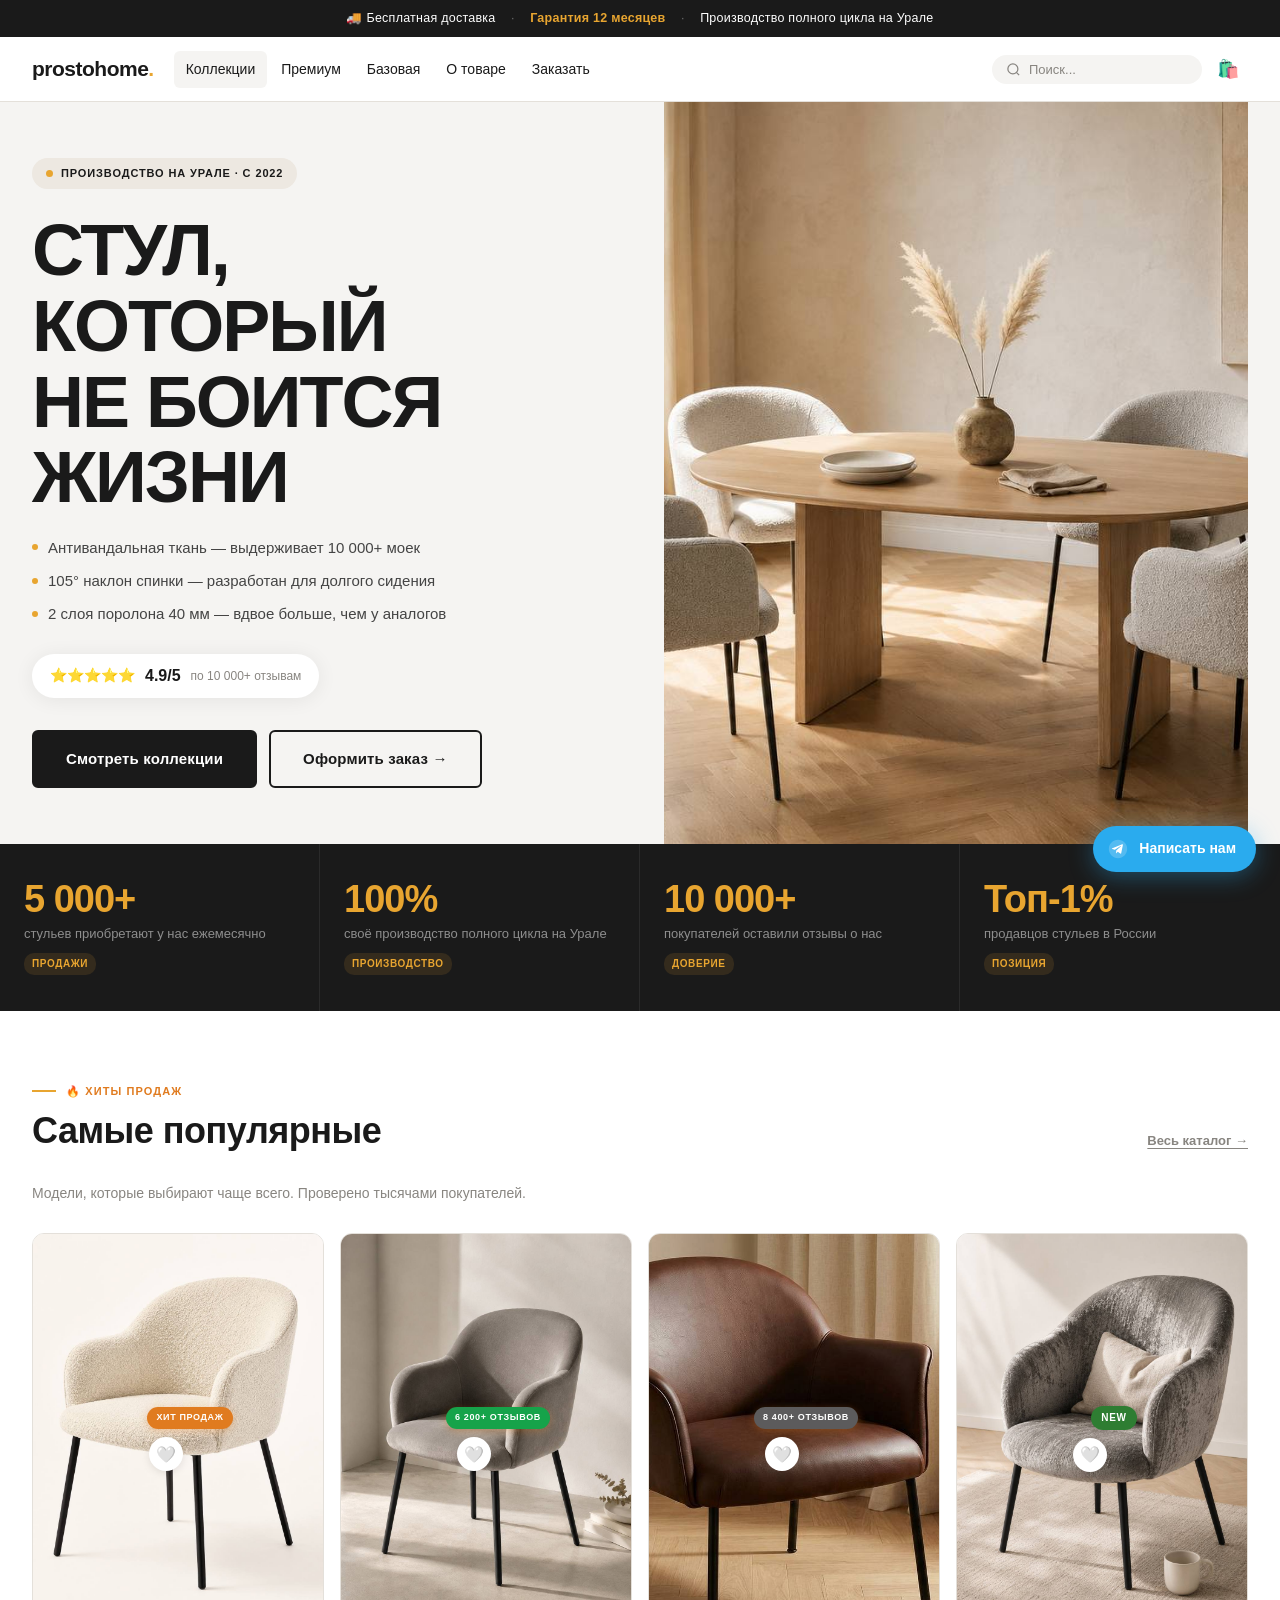
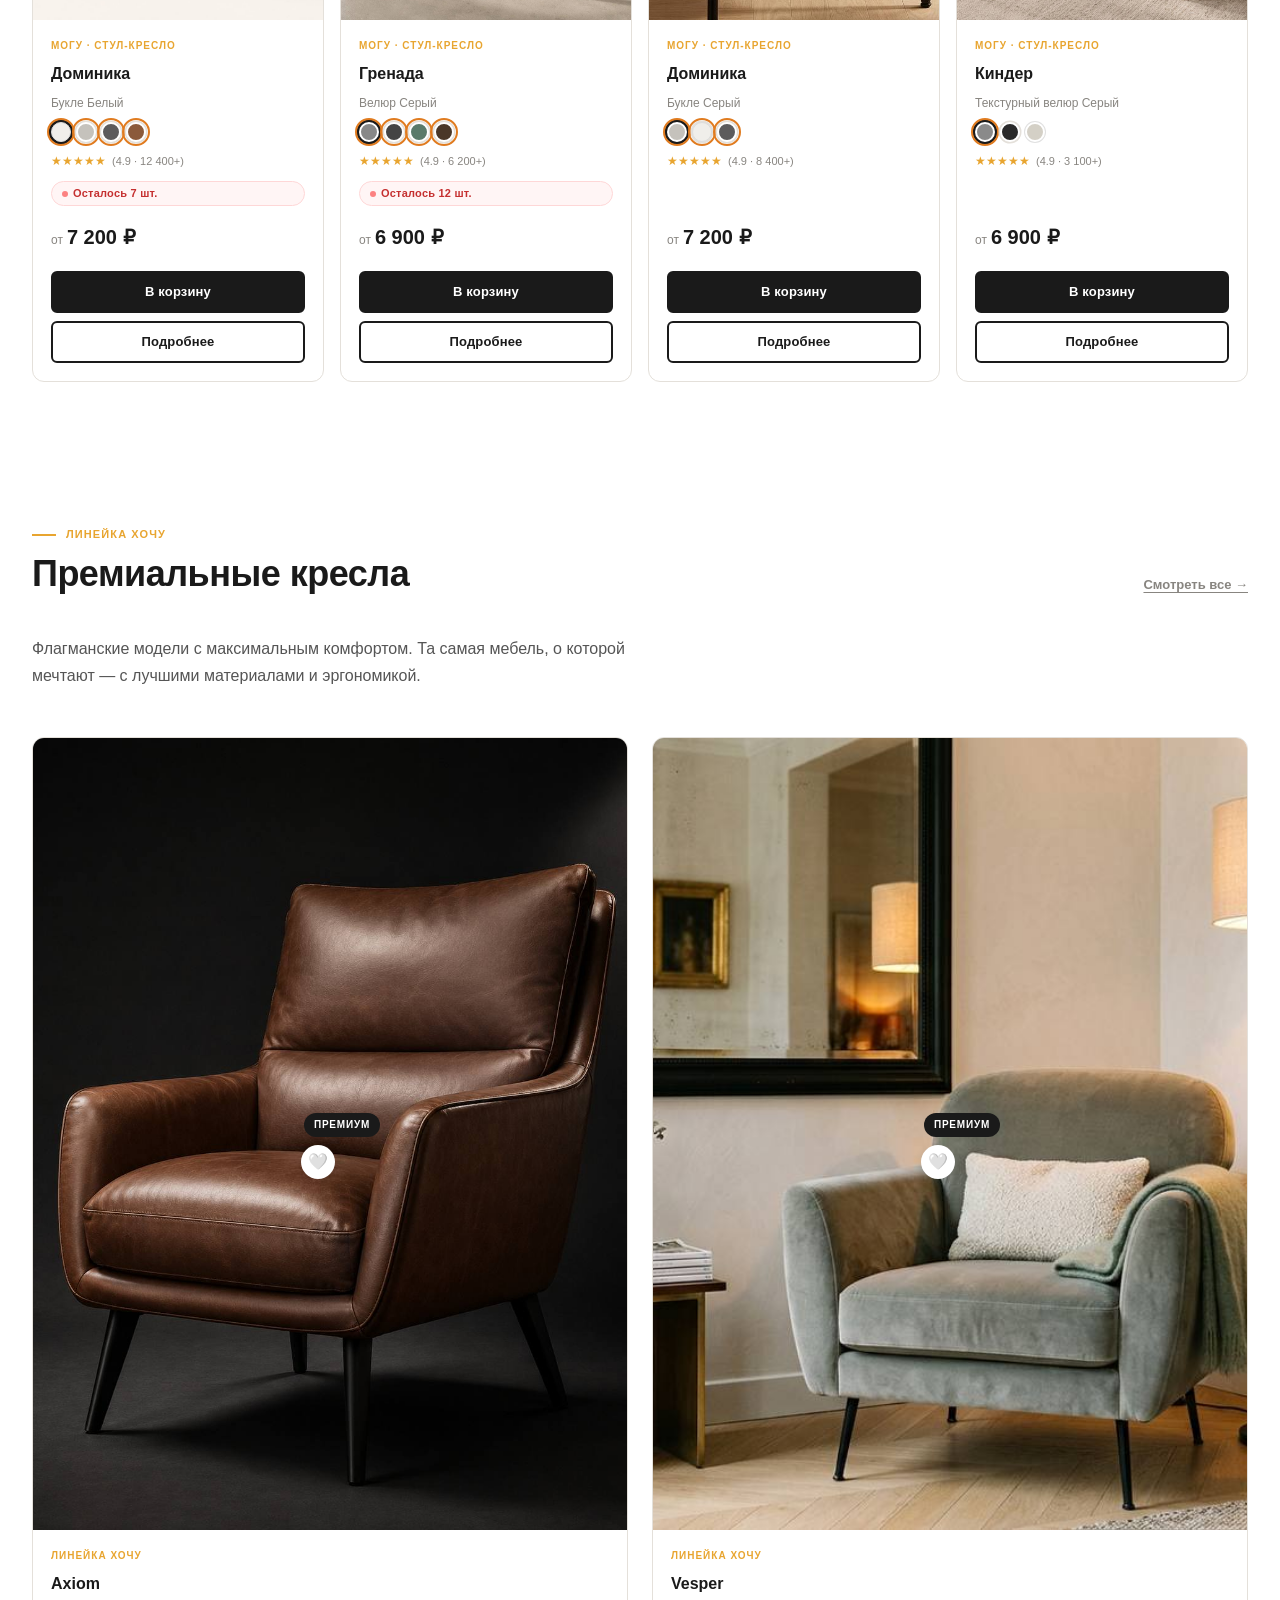
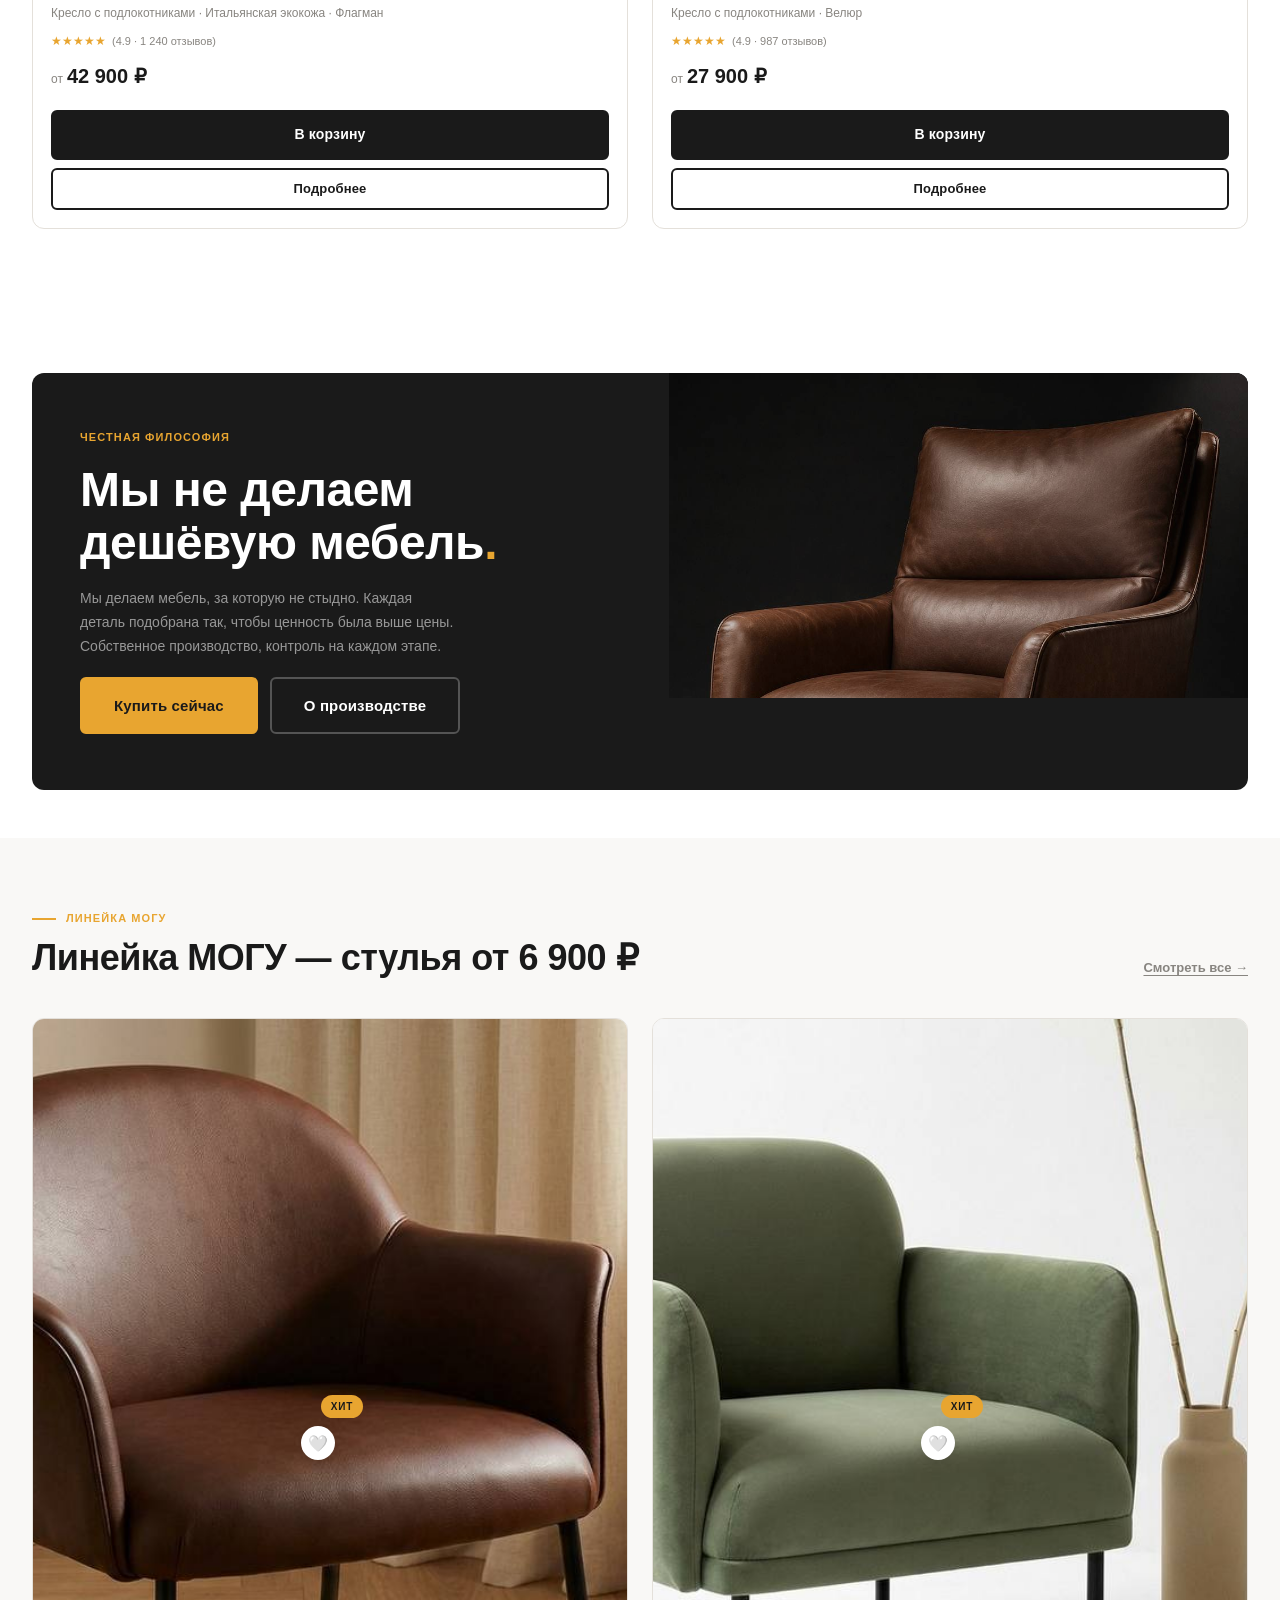
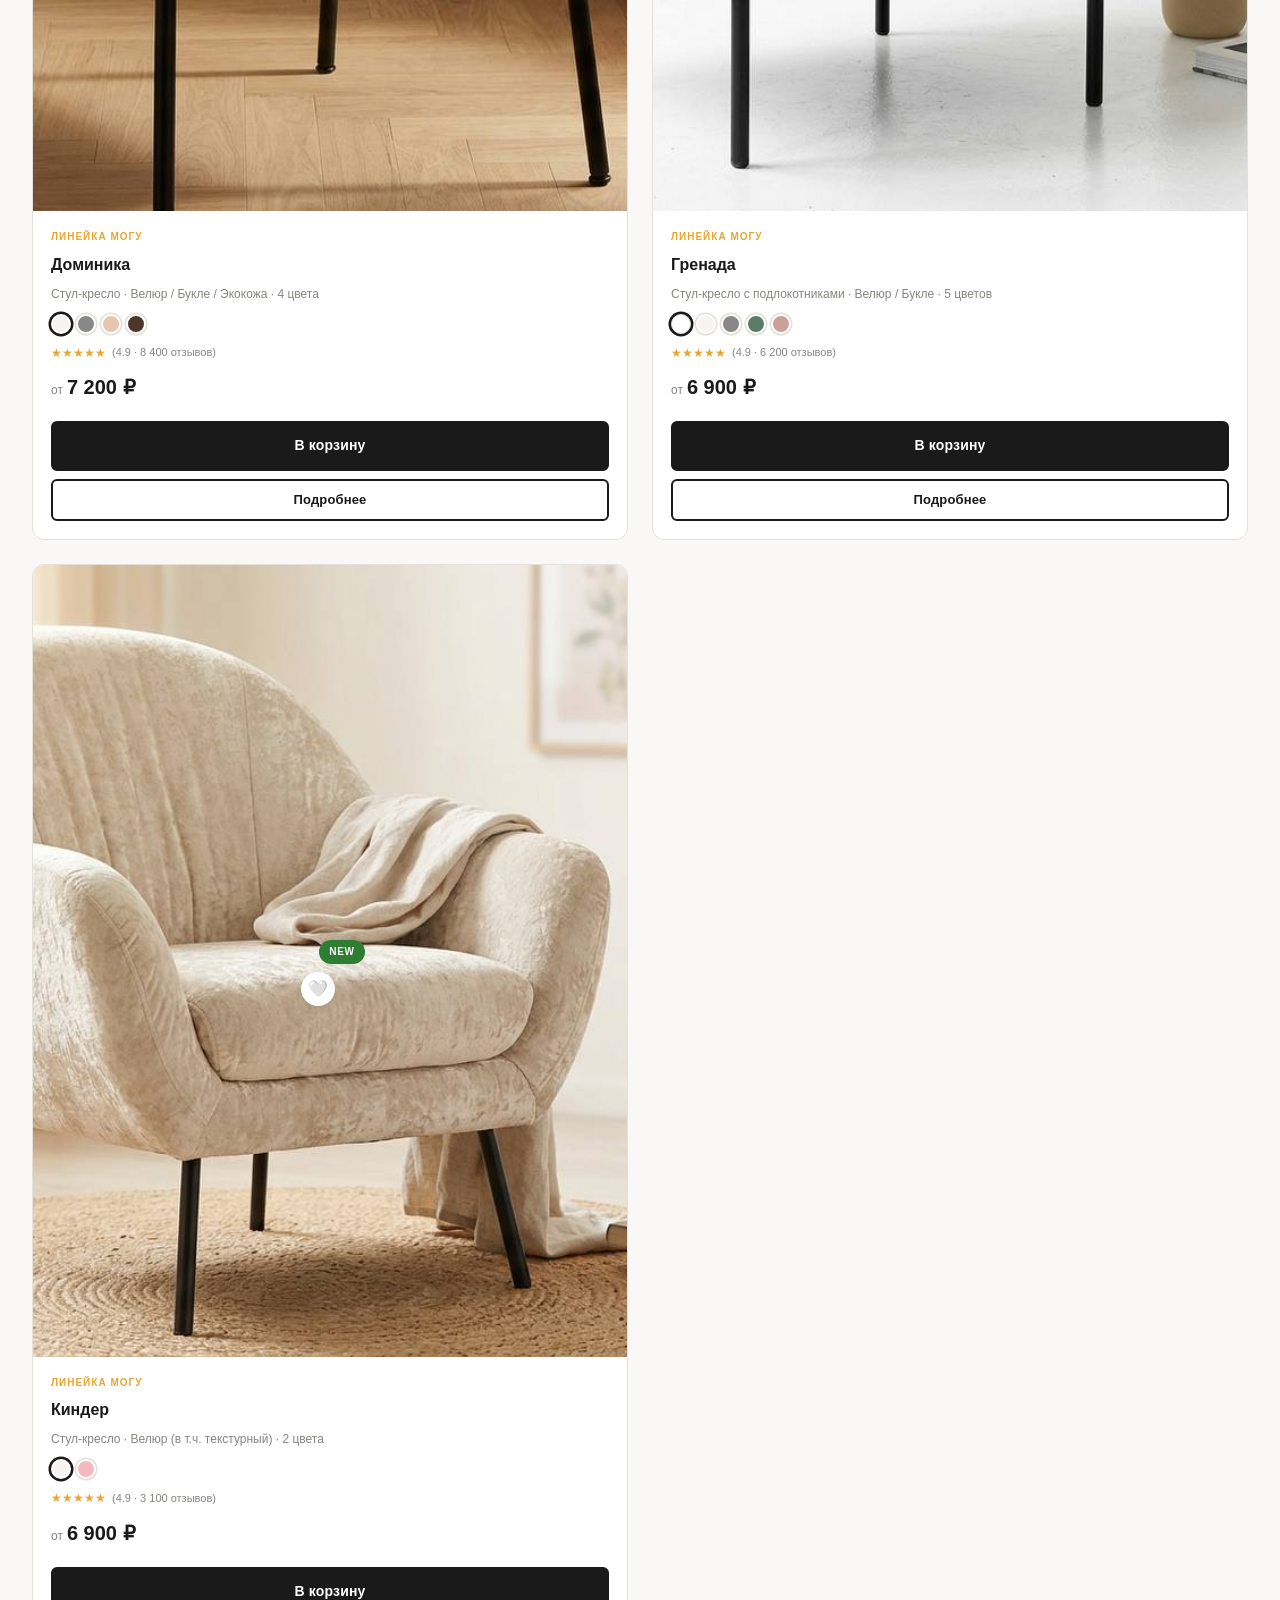
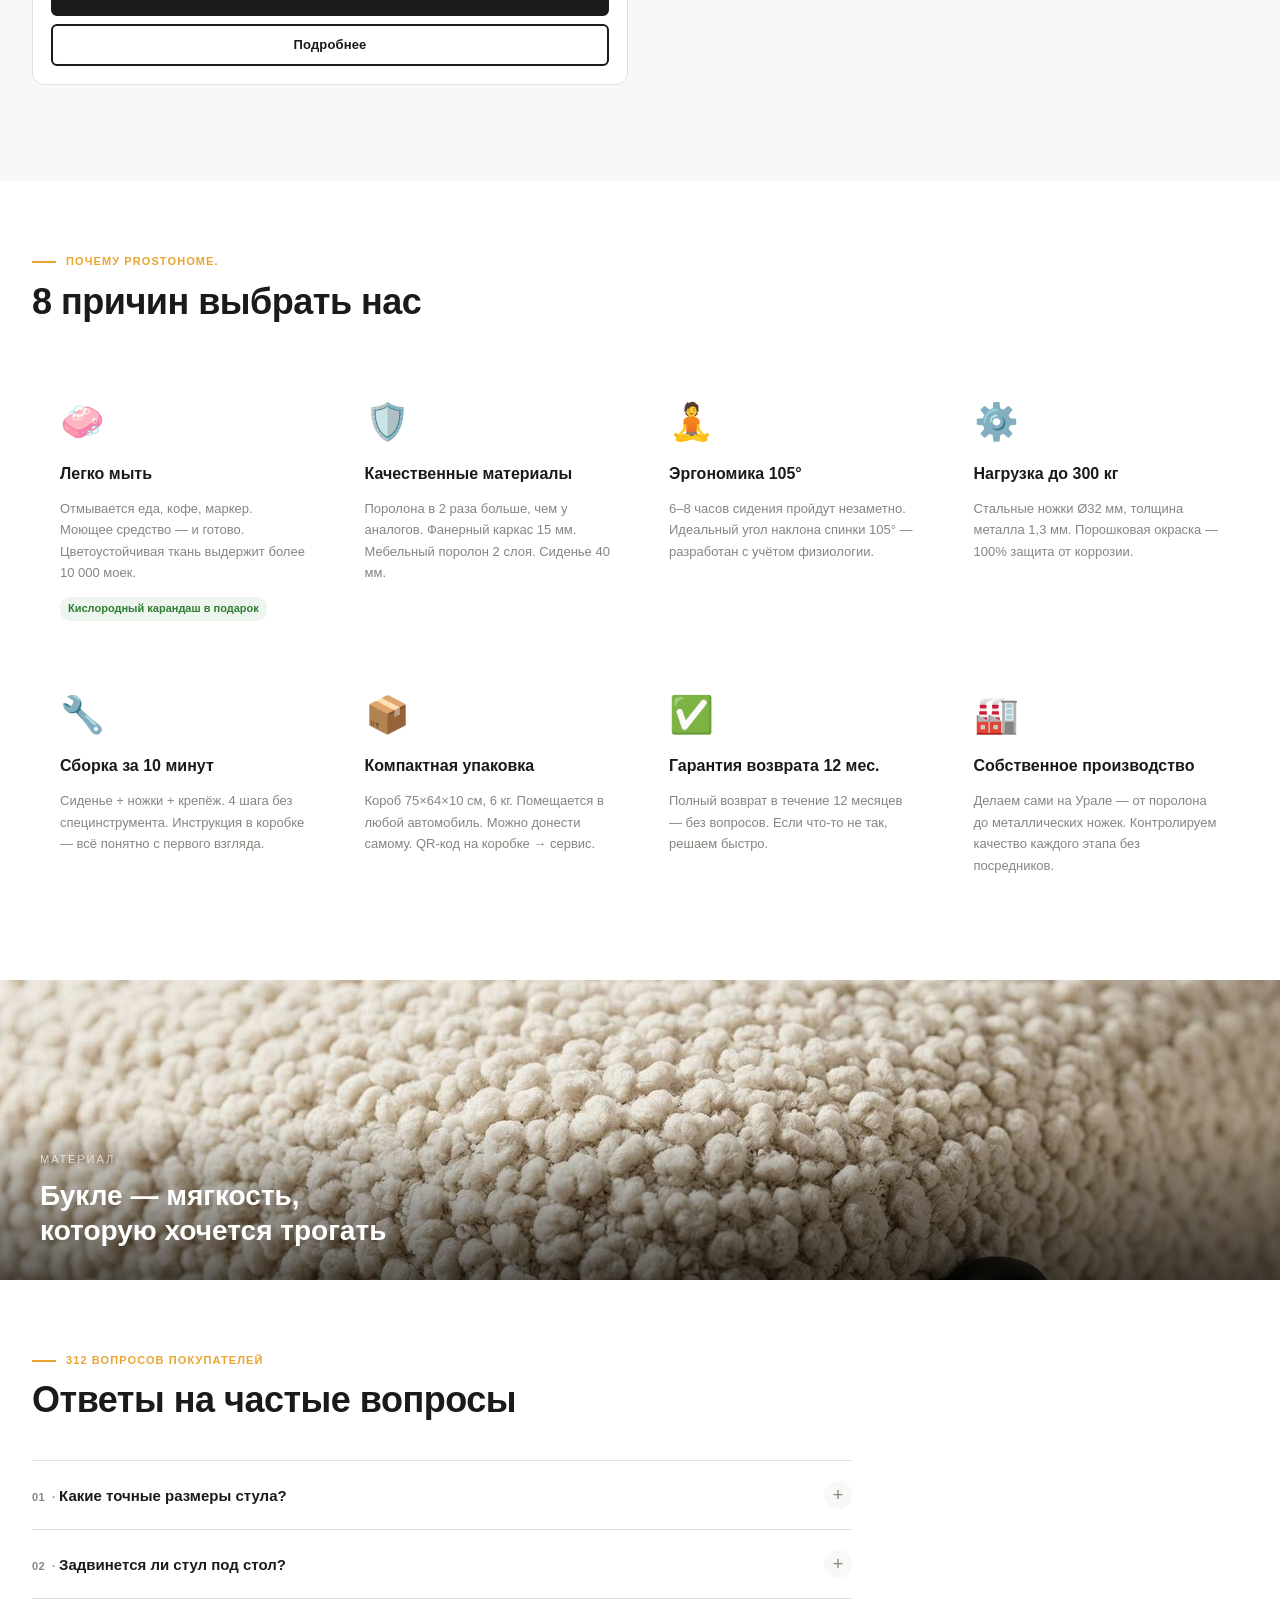
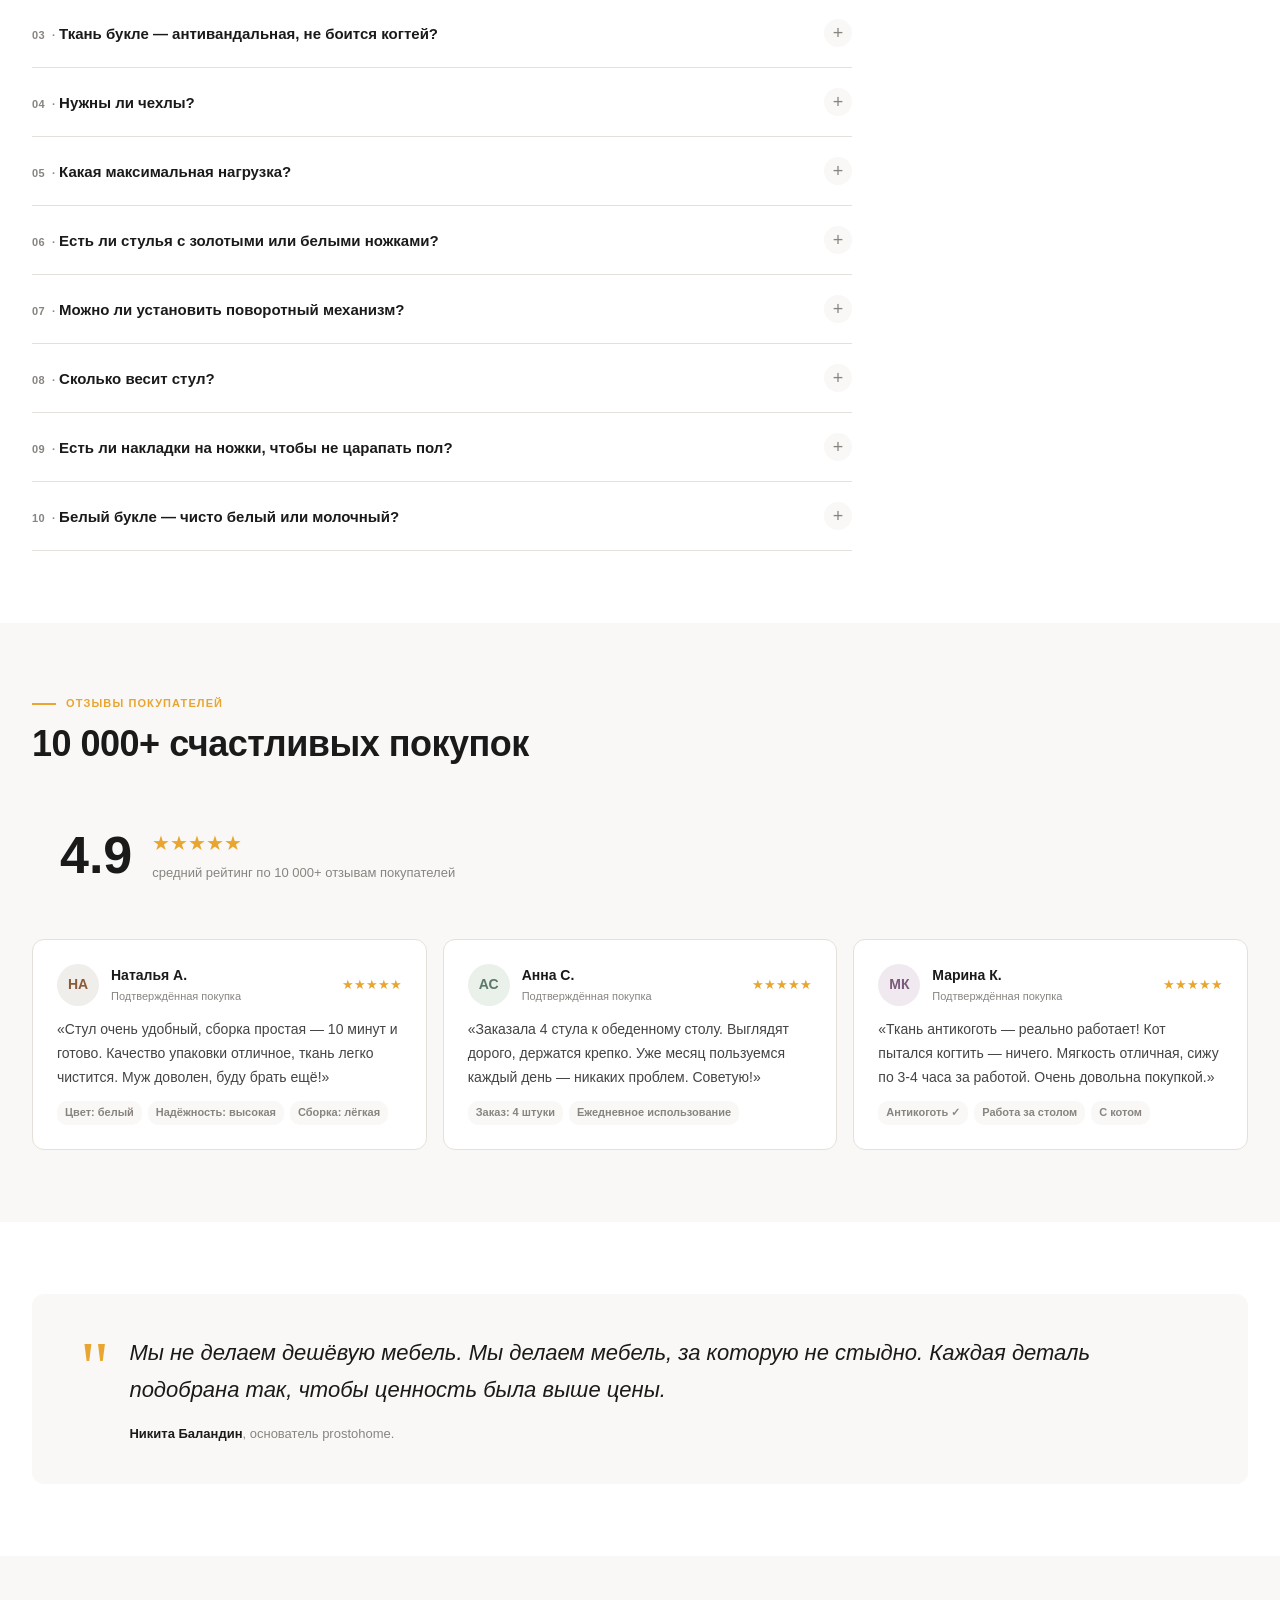
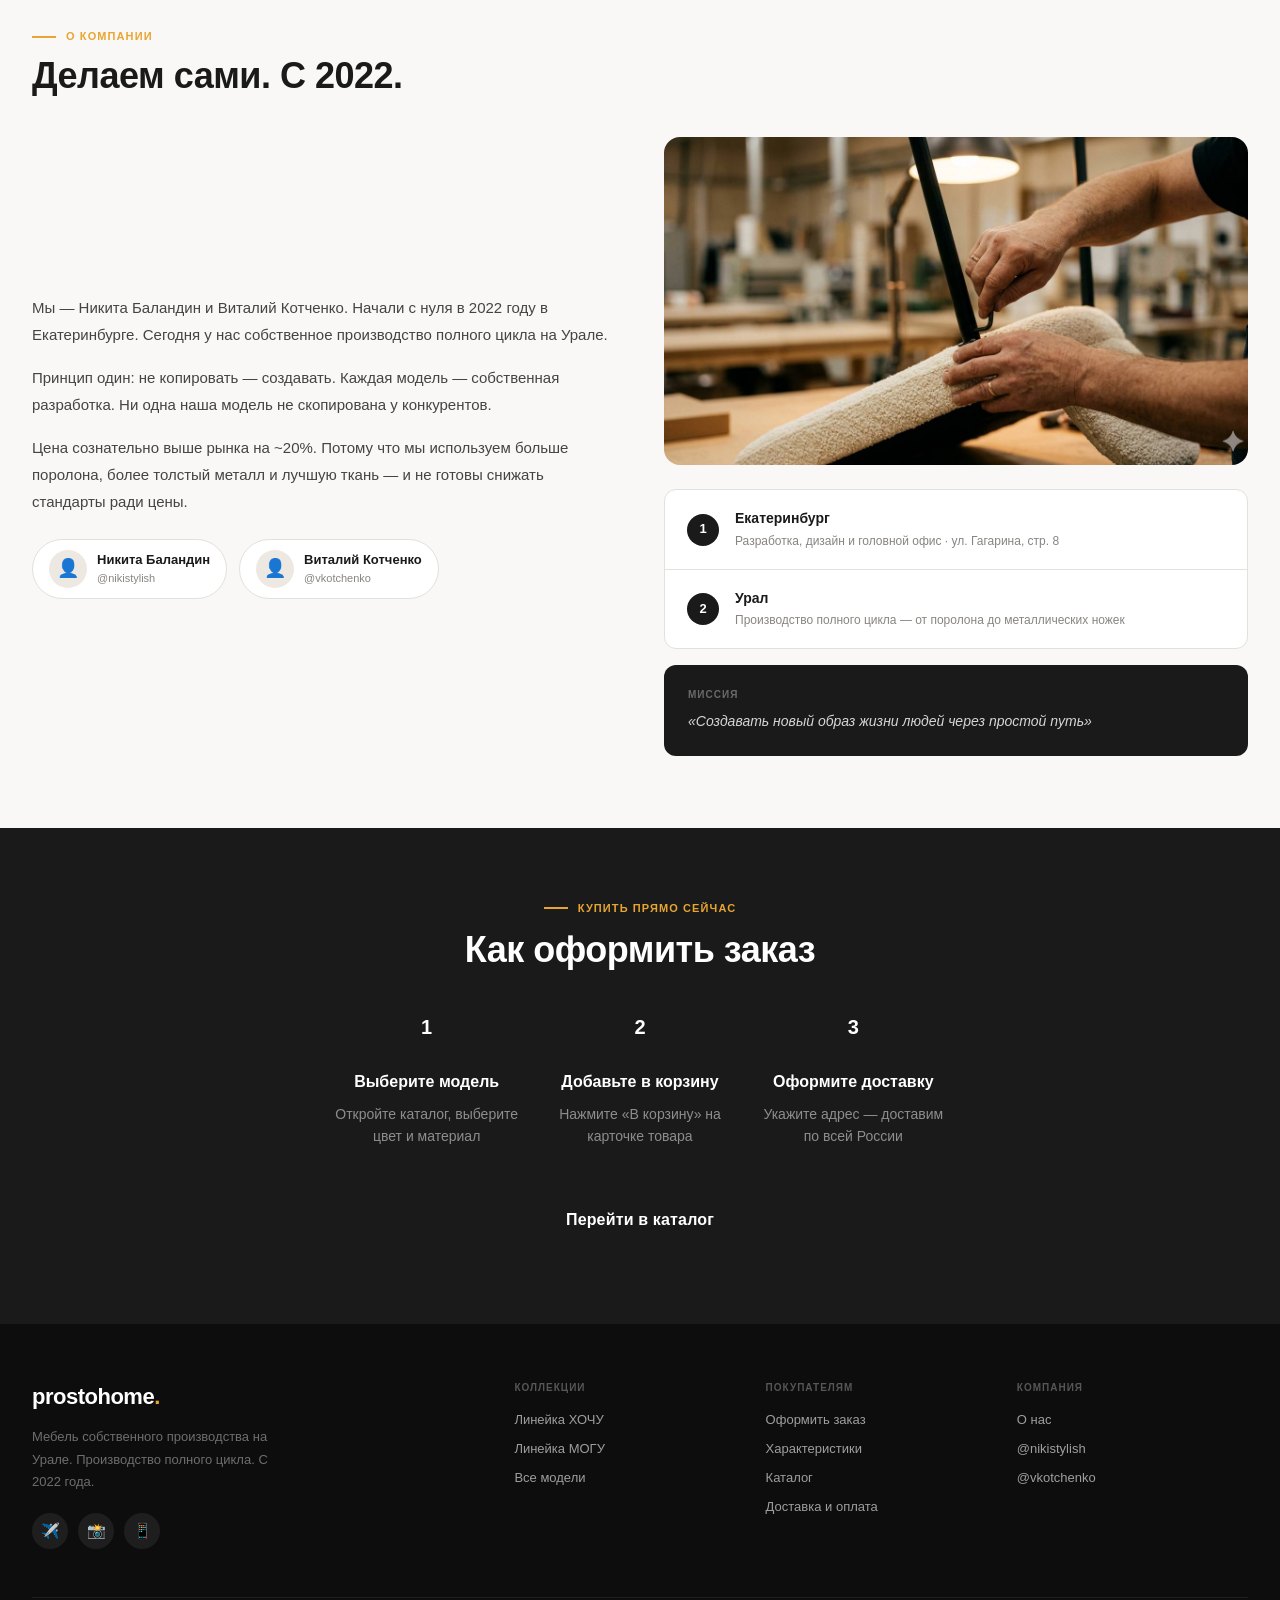
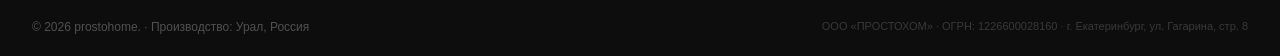
==== index.html @ fac9ccb1 "prostohome site v4 — full e-commerce with catalog, product, cart pages" ====
<!DOCTYPE html>
<html lang="ru">
<head>
<meta charset="UTF-8">
<meta name="viewport" content="width=device-width,initial-scale=1">
<title>prostohome. — Стул, который не боится жизни</title>
<meta name="description" content="Собственное производство полного цикла на Урале. Стулья и кресла prostohome. Антикоготь, 300 кг нагрузка, гарантия 12 мес. Топ-1% продавцов стульев в России.">
<link rel="stylesheet" href="style.css">
</head>
<body>

<!-- PROMO BAR -->
<div class="promo-bar">
  🚚 Бесплатная доставка &nbsp;<span class="sep">·</span>&nbsp;
  <b>Гарантия 12 месяцев</b> &nbsp;<span class="sep">·</span>&nbsp;
  Производство полного цикла на Урале
</div>

<!-- HEADER -->
<header class="site-header">
  <div class="wrap">
    <div class="header-inner">
      <a href="index.html" class="logo">prostohome<span class="dot">.</span></a>
      <nav class="main-nav">
        <a href="catalog.html" class="active">Коллекции</a>
        <a href="catalog.html?f=premium">Премиум</a>
        <a href="catalog.html?f=base">Базовая</a>
        <a href="product.html">О товаре</a>
        <a href="cart.html">Заказать</a>
      </nav>
      <div class="header-right">
        <div class="header-search">
          <svg width="15" height="15" fill="none" viewBox="0 0 24 24" stroke="currentColor" stroke-width="2"><circle cx="11" cy="11" r="8"/><path d="M21 21l-4.35-4.35"/></svg>
          <input type="text" placeholder="Поиск...">
        </div>
        <button class="icon-btn" onclick="location.href='cart.html'" title="Где купить">🛍️<span class="cart-dot hidden"></span></button>
        <button class="burger" aria-label="Меню"><span></span><span></span><span></span></button>
      </div>
    </div>
  </div>
</header>

<!-- MOBILE MENU -->
<div class="mobile-menu">
  <div class="mm-top">
    <span class="logo">prostohome<span class="dot">.</span></span>
    <button class="mm-close" aria-label="Закрыть">✕</button>
  </div>
  <nav class="mm-nav">
    <a href="catalog.html">Все коллекции</a>
    <a href="catalog.html?f=premium">Линейка ХОЧУ</a>
    <a href="catalog.html?f=base">Линейка МОГУ</a>
    <a href="product.html">О товаре / Характеристики</a>
    <a href="cart.html">Заказать</a>
  </nav>
  <div class="mm-cta">
    <a href="catalog.html" class="btn btn-primary btn-full">Смотреть каталог</a>
    <a href="cart.html" class="btn btn-outline btn-full">Оформить заказ</a>
  </div>
</div>

<main>

<!-- ══════════════════════════════════════════
     HERO
══════════════════════════════════════════ -->
<section class="hero">
  <div class="wrap">
    <div class="hero-inner">

      <div class="hero-content">
        <div class="hero-eyebrow">
          <span class="pulse"></span>
          Производство на Урале · с 2022
        </div>
        <h1 class="hero-h1">СТУЛ,<br>КОТОРЫЙ<br>НЕ БОИТСЯ<br>ЖИЗНИ</h1>
        <ul class="hero-bullets">
          <li class="hero-bullet">Антивандальная ткань — выдерживает 10 000+ моек</li>
          <li class="hero-bullet">105° наклон спинки — разработан для долгого сидения</li>
          <li class="hero-bullet">2 слоя поролона 40 мм — вдвое больше, чем у аналогов</li>
        </ul>
        <div class="hero-rating">
          <span class="stars">⭐⭐⭐⭐⭐</span>
          <span class="val">4.9/5</span>
          <span class="cnt">по 10 000+ отзывам</span>
        </div>
        <div class="hero-cta">
          <a href="catalog.html" class="btn btn-primary btn-lg">Смотреть коллекции</a>
          <a href="cart.html" class="btn btn-outline btn-lg">Оформить заказ →</a>
        </div>
      </div>

      <div class="hero-visual">
        <img src="img_hero.jpg" alt="Стулья prostohome в интерьере столовой" style="width:100%;height:100%;min-height:360px;object-fit:cover;object-position:55% center;display:block;">
      </div>

    </div>
  </div>
</section>

<!-- ══════════════════════════════════════════
     STATS
══════════════════════════════════════════ -->
<section class="stats-bar">
  <div class="stats-grid">
    <div class="stat-cell">
      <div class="stat-num">5 000+</div>
      <div class="stat-desc">стульев приобретают у нас ежемесячно</div>
      <div class="stat-tag">Продажи</div>
    </div>
    <div class="stat-cell">
      <div class="stat-num">100%</div>
      <div class="stat-desc">своё производство полного цикла на Урале</div>
      <div class="stat-tag">Производство</div>
    </div>
    <div class="stat-cell">
      <div class="stat-num">10 000+</div>
      <div class="stat-desc">покупателей оставили отзывы о нас</div>
      <div class="stat-tag">Доверие</div>
    </div>
    <div class="stat-cell">
      <div class="stat-num">Топ-1%</div>
      <div class="stat-desc">продавцов стульев в России</div>
      <div class="stat-tag">Позиция</div>
    </div>
  </div>
</section>

<!-- ══════════════════════════════════════════
     САМЫЕ ПОПУЛЯРНЫЕ (ABC AAA TOP-4)
══════════════════════════════════════════ -->
<section class="section">
  <div class="wrap">
    <div class="sec-head">
      <div>
        <div class="sec-label" style="color:var(--aaa)">🔥 Хиты продаж</div>
        <h2 class="sec-title">Самые популярные</h2>
      </div>
      <a href="catalog.html" class="sec-link">Весь каталог →</a>
    </div>
    <p style="font-size:14px;color:var(--gray);margin-bottom:28px;margin-top:-8px">Модели, которые выбирают чаще всего. Проверено тысячами покупателей.</p>

    <div class="popular-grid">

      <!-- #1 Доминика Букле Белый — Real Photo -->
      <div class="pcard fade-up">
        <div class="pcard-img">
          <img class="pcard-photo" src="img_dominika_studio.jpg" alt="Доминика Белый Букле" loading="lazy" style="object-position:center 20%">
          <span class="badge-aaa">Хит продаж</span>
          <button class="pcard-wish">🤍</button>
        </div>
        <div class="pcard-body">
          <div class="pcard-tier">МОГУ · Стул-кресло</div>
          <div class="pcard-name">Доминика</div>
          <div class="pcard-sub">Букле Белый</div>
          <div class="pcard-colors">
            <div class="csw on aaa-color" style="background:#F0EEEA;border:1px solid #ddd" title="Белый Букле — AAA · арт. 1747119395"></div>
            <div class="csw aaa-color" style="background:#C5C2BC" title="Серый Букле — AAA"></div>
            <div class="csw aaa-color" style="background:#5C5B5C" title="Графит Букле — AAA"></div>
            <div class="csw aaa-color" style="background:#8B5A3A" title="Коричневый Кожа — AAA"></div>
          </div>
          <div class="pcard-rating"><span class="stars-sm">★★★★★</span><span class="r-cnt">(4.9 · 12 400+)</span></div>
          <div class="stock-chip">Осталось 7 шт.</div>
          <div class="pcard-price"><span class="price-from">от</span><span class="price-now">7 200 ₽</span></div>
        </div>
        <div class="pcard-foot">
          <a href="cart.html?model=dominika" class="btn btn-primary btn-full btn-sm">В корзину</a>
          <a href="product.html" class="btn btn-outline btn-full btn-sm">Подробнее</a>
        </div>
      </div>

      <!-- #2 Гренада Серый — Real Photo -->
      <div class="pcard fade-up">
        <div class="pcard-img">
          <img class="pcard-photo" src="img_grenada_lifestyle.jpg" alt="Гренада Серый Велюр" loading="lazy" style="object-position:center 25%">
          <span class="badge-aaa" style="background:#16a34a">6 200+ отзывов</span>
          <button class="pcard-wish">🤍</button>
        </div>
        <div class="pcard-body">
          <div class="pcard-tier">МОГУ · Стул-кресло</div>
          <div class="pcard-name">Гренада</div>
          <div class="pcard-sub">Велюр Серый</div>
          <div class="pcard-colors">
            <div class="csw on aaa-color" style="background:#888" title="Серый — AAA · арт. 1670795537"></div>
            <div class="csw aaa-color" style="background:#444" title="Графит — AAA"></div>
            <div class="csw aaa-color" style="background:#5A7A6A" title="Зелёный — AAA"></div>
            <div class="csw aaa-color" style="background:#4A3728" title="Коричневый — AAA"></div>
          </div>
          <div class="pcard-rating"><span class="stars-sm">★★★★★</span><span class="r-cnt">(4.9 · 6 200+)</span></div>
          <div class="stock-chip">Осталось 12 шт.</div>
          <div class="pcard-price"><span class="price-from">от</span><span class="price-now">6 900 ₽</span></div>
        </div>
        <div class="pcard-foot">
          <a href="cart.html?model=grenada" class="btn btn-primary btn-full btn-sm">В корзину</a>
          <a href="product.html" class="btn btn-outline btn-full btn-sm">Подробнее</a>
        </div>
      </div>

      <!-- #3 Доминика Экокожа — Real Photo -->
      <div class="pcard fade-up">
        <div class="pcard-img">
          <img class="pcard-photo" src="img_dominika_leather.jpg" alt="Доминика Экокожа Коричневый" loading="lazy" style="object-position:center top">
          <span class="badge-aaa" style="background:#5C5B5C">8 400+ отзывов</span>
          <button class="pcard-wish">🤍</button>
        </div>
        <div class="pcard-body">
          <div class="pcard-tier">МОГУ · Стул-кресло</div>
          <div class="pcard-name">Доминика</div>
          <div class="pcard-sub">Букле Серый</div>
          <div class="pcard-colors">
            <div class="csw on aaa-color" style="background:#C5C2BC" title="Серый Букле — AAA · арт. 1747120057"></div>
            <div class="csw aaa-color" style="background:#F0EEEA;border:1px solid #ddd" title="Белый Букле — AAA"></div>
            <div class="csw aaa-color" style="background:#5C5B5C" title="Графит Букле — AAA"></div>
          </div>
          <div class="pcard-rating"><span class="stars-sm">★★★★★</span><span class="r-cnt">(4.9 · 8 400+)</span></div>
          <div class="pcard-price"><span class="price-from">от</span><span class="price-now">7 200 ₽</span></div>
        </div>
        <div class="pcard-foot">
          <a href="cart.html?model=dominika" class="btn btn-primary btn-full btn-sm">В корзину</a>
          <a href="product.html" class="btn btn-outline btn-full btn-sm">Подробнее</a>
        </div>
      </div>

      <!-- #4 Киндер Серый — Real Photo -->
      <div class="pcard fade-up">
        <div class="pcard-img">
          <img class="pcard-photo" src="img_kinder_lifestyle.jpg" alt="Киндер Серый текстурный велюр" loading="lazy" style="object-position:center 20%">
          <span class="pcard-badge badge-new">NEW</span>
          <button class="pcard-wish">🤍</button>
        </div>
        <div class="pcard-body">
          <div class="pcard-tier">МОГУ · Стул-кресло</div>
          <div class="pcard-name">Киндер</div>
          <div class="pcard-sub">Текстурный велюр Серый</div>
          <div class="pcard-colors">
            <div class="csw on aaa-color" style="background:#8A8A8A" title="Серый — AAA · арт. 2246033652"></div>
            <div class="csw" style="background:#2A2A2A" title="Графит — BAA"></div>
            <div class="csw" style="background:#D4D0C6;box-shadow:0 0 0 1px rgba(0,0,0,.12)" title="Молочный — BAA"></div>
          </div>
          <div class="pcard-rating"><span class="stars-sm">★★★★★</span><span class="r-cnt">(4.9 · 3 100+)</span></div>
          <div class="pcard-price"><span class="price-from">от</span><span class="price-now">6 900 ₽</span></div>
        </div>
        <div class="pcard-foot">
          <a href="cart.html?model=kinder" class="btn btn-primary btn-full btn-sm">В корзину</a>
          <a href="product.html" class="btn btn-outline btn-full btn-sm">Подробнее</a>
        </div>
      </div>

    </div>
  </div>
</section>

<!-- ══════════════════════════════════════════
     COLLECTIONS — ХОЧУ
══════════════════════════════════════════ -->
<section class="section">
  <div class="wrap">
    <div class="sec-head">
      <div>
        <div class="sec-label">Линейка ХОЧУ</div>
        <h2 class="sec-title">Премиальные кресла</h2>
      </div>
      <a href="catalog.html?f=premium" class="sec-link">Смотреть все →</a>
    </div>

    <div class="collections-intro">
      <p>Флагманские модели с максимальным комфортом. Та самая мебель, о которой мечтают — с лучшими материалами и эргономикой.</p>
    </div>

    <div class="collection-row two">

      <div class="pcard fade-up" data-id="axiom">
        <div class="pcard-img">
          <img class="pcard-photo" src="img_axiom_studio.jpg" alt="Axiom — премиальное кресло экокожа" loading="lazy" style="object-position:center 25%">
          <span class="pcard-badge badge-premium">ПРЕМИУМ</span>
          <button class="pcard-wish">🤍</button>
        </div>
        <div class="pcard-body">
          <div class="pcard-tier">Линейка ХОЧУ</div>
          <div class="pcard-name">Axiom</div>
          <div class="pcard-sub">Кресло с подлокотниками · Итальянская экокожа · Флагман</div>
          <div class="pcard-rating"><span class="stars-sm">★★★★★</span><span class="r-cnt">(4.9 · 1 240 отзывов)</span></div>
          <div class="pcard-price">
            <span class="price-from">от</span>
            <span class="price-now">42 900 ₽</span>
          </div>
        </div>
        <div class="pcard-foot">
          <a href="cart.html?model=axiom" class="btn btn-primary btn-full">В корзину</a>
          <a href="product.html" class="btn btn-outline btn-full btn-sm">Подробнее</a>
        </div>
      </div>

      <div class="pcard fade-up" data-id="vesper">
        <div class="pcard-img">
          <img class="pcard-photo" src="img_vesper_lifestyle.jpg" alt="Vesper — премиальное кресло велюр" loading="lazy" style="object-position:center 30%">
          <span class="pcard-badge badge-premium">ПРЕМИУМ</span>
          <button class="pcard-wish">🤍</button>
        </div>
        <div class="pcard-body">
          <div class="pcard-tier">Линейка ХОЧУ</div>
          <div class="pcard-name">Vesper</div>
          <div class="pcard-sub">Кресло с подлокотниками · Велюр</div>
          <div class="pcard-rating"><span class="stars-sm">★★★★★</span><span class="r-cnt">(4.9 · 987 отзывов)</span></div>
          <div class="pcard-price">
            <span class="price-from">от</span>
            <span class="price-now">27 900 ₽</span>
          </div>
        </div>
        <div class="pcard-foot">
          <a href="cart.html?model=vesper" class="btn btn-primary btn-full">В корзину</a>
          <a href="product.html" class="btn btn-outline btn-full btn-sm">Подробнее</a>
        </div>
      </div>

    </div>
  </div>
</section>

<!-- ══════════════════════════════════════════
     MARKETING BANNER
══════════════════════════════════════════ -->
<section class="section-sm">
  <div class="wrap">
    <div class="mkt-banner">
      <div class="mkt-inner">
        <div class="mkt-content">
          <div class="mkt-label">Честная философия</div>
          <h2 class="mkt-h2">Мы не делаем<br>дешёвую мебель<em>.</em></h2>
          <p class="mkt-text">Мы делаем мебель, за которую не стыдно. Каждая деталь подобрана так, чтобы ценность была выше цены. Собственное производство, контроль на каждом этапе.</p>
          <div class="mkt-btns">
            <a href="cart.html" class="btn btn-gold btn-lg">Купить сейчас</a>
            <a href="#about" class="btn btn-outline btn-lg" style="border-color:rgba(255,255,255,.25);color:#fff">О производстве</a>
          </div>
        </div>
        <div class="mkt-visual" style="background:#111">
          <img src="img_axiom_studio.jpg" alt="Axiom — премиальное кресло" style="width:100%;height:100%;object-fit:cover;object-position:center 20%;opacity:.85;display:block;">
        </div>
      </div>
    </div>
  </div>
</section>

<!-- ══════════════════════════════════════════
     COLLECTIONS — МОГУ
══════════════════════════════════════════ -->
<section class="section section-off">
  <div class="wrap">
    <div class="sec-head">
      <div>
        <div class="sec-label">Линейка МОГУ</div>
        <h2 class="sec-title">Линейка МОГУ — стулья от 6 900 ₽</h2>
      </div>
      <a href="catalog.html?f=base" class="sec-link">Смотреть все →</a>
    </div>

    <div class="collection-row three">

      <div class="pcard fade-up" data-id="dominika">
        <div class="pcard-img">
          <img class="pcard-photo" src="img_dominika_leather.jpg" alt="Доминика — Экокожа Коричневый" loading="lazy" style="object-position:center 20%">
          <span class="pcard-badge badge-hit">ХИТ</span>
          <button class="pcard-wish">🤍</button>
        </div>
        <div class="pcard-body">
          <div class="pcard-tier">Линейка МОГУ</div>
          <div class="pcard-name">Доминика</div>
          <div class="pcard-sub">Стул-кресло · Велюр / Букле / Экокожа · 4 цвета</div>
          <div class="pcard-colors">
            <div class="csw on" style="background:#F5F4F2" title="Молочный"></div>
            <div class="csw" style="background:#888" title="Серый"></div>
            <div class="csw" style="background:#E8C5AE" title="Бежевый"></div>
            <div class="csw" style="background:#4A3728" title="Коричневый"></div>
          </div>
          <div class="pcard-rating"><span class="stars-sm">★★★★★</span><span class="r-cnt">(4.9 · 8 400 отзывов)</span></div>
          <div class="pcard-price"><span class="price-from">от</span><span class="price-now">7 200 ₽</span></div>
        </div>
        <div class="pcard-foot">
          <a href="cart.html" class="btn btn-primary btn-full">В корзину</a>
          <a href="product.html" class="btn btn-outline btn-full btn-sm">Подробнее</a>
        </div>
      </div>

      <div class="pcard fade-up" data-id="grenada">
        <div class="pcard-img">
          <img class="pcard-photo" src="img_grenada_green.jpg" alt="Гренада — Зелёный велюр" loading="lazy" style="object-position:center 30%">
          <span class="pcard-badge badge-hit">ХИТ</span>
          <button class="pcard-wish">🤍</button>
        </div>
        <div class="pcard-body">
          <div class="pcard-tier">Линейка МОГУ</div>
          <div class="pcard-name">Гренада</div>
          <div class="pcard-sub">Стул-кресло с подлокотниками · Велюр / Букле · 5 цветов</div>
          <div class="pcard-colors">
            <div class="csw on" style="background:#fff;border:1px solid #ddd" title="Белый"></div>
            <div class="csw" style="background:#F5F4F2" title="Молочный"></div>
            <div class="csw" style="background:#888" title="Серый"></div>
            <div class="csw" style="background:#5A7A6A" title="Зелёный"></div>
            <div class="csw" style="background:#C9A09A" title="Розовый жемчуг"></div>
          </div>
          <div class="pcard-rating"><span class="stars-sm">★★★★★</span><span class="r-cnt">(4.9 · 6 200 отзывов)</span></div>
          <div class="pcard-price"><span class="price-from">от</span><span class="price-now">6 900 ₽</span></div>
        </div>
        <div class="pcard-foot">
          <a href="cart.html" class="btn btn-primary btn-full">В корзину</a>
          <a href="product.html" class="btn btn-outline btn-full btn-sm">Подробнее</a>
        </div>
      </div>

      <div class="pcard fade-up" data-id="kinder">
        <div class="pcard-img">
          <img class="pcard-photo" src="img_kinder_cream.jpg" alt="Киндер — Молочный велюр" loading="lazy" style="object-position:center 15%">
          <span class="pcard-badge badge-new">NEW</span>
          <button class="pcard-wish">🤍</button>
        </div>
        <div class="pcard-body">
          <div class="pcard-tier">Линейка МОГУ</div>
          <div class="pcard-name">Киндер</div>
          <div class="pcard-sub">Стул-кресло · Велюр (в т.ч. текстурный) · 2 цвета</div>
          <div class="pcard-colors">
            <div class="csw on" style="background:#F5F4F2" title="Молочный"></div>
            <div class="csw" style="background:#F4B8C0" title="Розовый"></div>
          </div>
          <div class="pcard-rating"><span class="stars-sm">★★★★★</span><span class="r-cnt">(4.9 · 3 100 отзывов)</span></div>
          <div class="pcard-price"><span class="price-from">от</span><span class="price-now">6 900 ₽</span></div>
        </div>
        <div class="pcard-foot">
          <a href="cart.html" class="btn btn-primary btn-full">В корзину</a>
          <a href="product.html" class="btn btn-outline btn-full btn-sm">Подробнее</a>
        </div>
      </div>

    </div>
  </div>
</section>

<!-- ══════════════════════════════════════════
     8 USP ПРИЧИН
══════════════════════════════════════════ -->
<section class="section">
  <div class="wrap">
    <div class="sec-head">
      <div>
        <div class="sec-label">Почему prostohome.</div>
        <h2 class="sec-title">8 причин выбрать нас</h2>
      </div>
    </div>
    <div class="usp-grid">

      <div class="usp-card fade-up">
        <div class="usp-ico">🧼</div>
        <div class="usp-title">Легко мыть</div>
        <div class="usp-text">Отмывается еда, кофе, маркер. Моющее средство — и готово. Цветоустойчивая ткань выдержит более 10 000 моек.</div>
        <div class="usp-tag">Кислородный карандаш в подарок</div>
      </div>

      <div class="usp-card fade-up">
        <div class="usp-ico">🛡️</div>
        <div class="usp-title">Качественные материалы</div>
        <div class="usp-text">Поролона в 2 раза больше, чем у аналогов. Фанерный каркас 15 мм. Мебельный поролон 2 слоя. Сиденье 40 мм.</div>
      </div>

      <div class="usp-card fade-up">
        <div class="usp-ico">🧘</div>
        <div class="usp-title">Эргономика 105°</div>
        <div class="usp-text">6–8 часов сидения пройдут незаметно. Идеальный угол наклона спинки 105° — разработан с учётом физиологии.</div>
      </div>

      <div class="usp-card fade-up">
        <div class="usp-ico">⚙️</div>
        <div class="usp-title">Нагрузка до 300 кг</div>
        <div class="usp-text">Стальные ножки Ø32 мм, толщина металла 1,3 мм. Порошковая окраска — 100% защита от коррозии.</div>
      </div>

      <div class="usp-card fade-up">
        <div class="usp-ico">🔧</div>
        <div class="usp-title">Сборка за 10 минут</div>
        <div class="usp-text">Сиденье + ножки + крепёж. 4 шага без специнструмента. Инструкция в коробке — всё понятно с первого взгляда.</div>
      </div>

      <div class="usp-card fade-up">
        <div class="usp-ico">📦</div>
        <div class="usp-title">Компактная упаковка</div>
        <div class="usp-text">Короб 75×64×10 см, 6 кг. Помещается в любой автомобиль. Можно донести самому. QR-код на коробке → сервис.</div>
      </div>

      <div class="usp-card fade-up">
        <div class="usp-ico">✅</div>
        <div class="usp-title">Гарантия возврата 12 мес.</div>
        <div class="usp-text">Полный возврат в течение 12 месяцев — без вопросов. Если что-то не так, решаем быстро.</div>
      </div>

      <div class="usp-card fade-up">
        <div class="usp-ico">🏭</div>
        <div class="usp-title">Собственное производство</div>
        <div class="usp-text">Делаем сами на Урале — от поролона до металлических ножек. Контролируем качество каждого этапа без посредников.</div>
      </div>

    </div>
  </div>
</section>

<!-- ══════════════════════════════════════════
     TEXTURE VISUAL — букле макро
══════════════════════════════════════════ -->
<div style="height:300px;overflow:hidden;position:relative">
  <img src="img_boucle_macro.jpg" alt="Букле prostohome — текстура крупным планом" style="width:100%;height:100%;object-fit:cover;object-position:center 40%">
  <div style="position:absolute;inset:0;background:linear-gradient(to top,rgba(0,0,0,.6) 0%,transparent 55%);display:flex;align-items:flex-end;padding:32px 40px">
    <div style="color:#fff">
      <div style="font-size:.7rem;letter-spacing:.16em;text-transform:uppercase;opacity:.7;margin-bottom:10px">Материал</div>
      <div style="font-size:1.75rem;font-weight:600;line-height:1.25;max-width:520px">Букле — мягкость,<br>которую хочется трогать</div>
    </div>
  </div>
</div>

<!-- ══════════════════════════════════════════
     FAQ — 312 реальных вопросов покупателей
══════════════════════════════════════════ -->
<section class="section">
  <div class="wrap">
    <div class="sec-head">
      <div>
        <div class="sec-label">312 вопросов покупателей</div>
        <h2 class="sec-title">Ответы на частые вопросы</h2>
      </div>
    </div>

    <div class="faq-list">

      <details class="faq-item">
        <summary>
          <span><span class="faq-num">01 &nbsp;·&nbsp;</span>Какие точные размеры стула?</span>
          <span class="faq-toggle">+</span>
        </summary>
        <div class="faq-a">
          Высота от пола до сиденья — <b>43 см</b>. Высота самого сиденья — <b>6 см</b>. Высота до подлокотников — <b>64–65 см</b>. Ширина вместе с подлокотниками — <b>55,5 см</b>. Глубина сиденья — <b>45 см</b>, ширина сиденья — <b>43 см</b>. Высота подлокотников — <b>17,5 см</b>.
        </div>
      </details>

      <details class="faq-item">
        <summary>
          <span><span class="faq-num">02 &nbsp;·&nbsp;</span>Задвинется ли стул под стол?</span>
          <span class="faq-toggle">+</span>
        </summary>
        <div class="faq-a">
          Да, стул заходит под стол высотой от <b>76 см</b>. Если высота стола до столешницы 73 см — стул частично задвинется (подлокотники высотой 65 см). Для столов ниже 65 см — стул не подойдёт.
        </div>
      </details>

      <details class="faq-item">
        <summary>
          <span><span class="faq-num">03 &nbsp;·&nbsp;</span>Ткань букле — антивандальная, не боится когтей?</span>
          <span class="faq-toggle">+</span>
        </summary>
        <div class="faq-a">
          Да. Оба вида ткани — <b>велюр и букле — антивандальные</b>. Они не боятся когтей животных, легко отмываются мыльным раствором или тканевой салфеткой. <b>В комплекте идёт кислородный карандаш-пятновыводитель.</b>
        </div>
      </details>

      <details class="faq-item">
        <summary>
          <span><span class="faq-num">04 &nbsp;·&nbsp;</span>Нужны ли чехлы?</span>
          <span class="faq-toggle">+</span>
        </summary>
        <div class="faq-a">
          Нет. Ткань уже антивандальная — устойчива к загрязнениям, выдерживает тысячи моек. <b>Чехлы мы не производим и не продаём</b>: в них нет необходимости.
        </div>
      </details>

      <details class="faq-item">
        <summary>
          <span><span class="faq-num">05 &nbsp;·&nbsp;</span>Какая максимальная нагрузка?</span>
          <span class="faq-toggle">+</span>
        </summary>
        <div class="faq-a">
          <b>300 кг.</b> Стальные ножки Ø32 мм с толщиной металла 1,3 мм выдерживают значительные нагрузки. Конструкция проверена на производстве.
        </div>
      </details>

      <details class="faq-item">
        <summary>
          <span><span class="faq-num">06 &nbsp;·&nbsp;</span>Есть ли стулья с золотыми или белыми ножками?</span>
          <span class="faq-toggle">+</span>
        </summary>
        <div class="faq-a">
          Нет. Все модели выпускаются только с <b>чёрными порошковыми ножками</b>. Это сделано намеренно — чёрный универсально сочетается с любым интерьером.
        </div>
      </details>

      <details class="faq-item">
        <summary>
          <span><span class="faq-num">07 &nbsp;·&nbsp;</span>Можно ли установить поворотный механизм?</span>
          <span class="faq-toggle">+</span>
        </summary>
        <div class="faq-a">
          Стул не предназначен для поворотного механизма. Самостоятельная установка возможна, но сделает конструкцию менее прочной — <b>не рекомендуем</b>.
        </div>
      </details>

      <details class="faq-item">
        <summary>
          <span><span class="faq-num">08 &nbsp;·&nbsp;</span>Сколько весит стул?</span>
          <span class="faq-toggle">+</span>
        </summary>
        <div class="faq-a">
          <b>5 кг.</b> Компактная упаковка (75×64×10 см) помещается в любой автомобиль — можно донести самому без грузчиков.
        </div>
      </details>

      <details class="faq-item">
        <summary>
          <span><span class="faq-num">09 &nbsp;·&nbsp;</span>Есть ли накладки на ножки, чтобы не царапать пол?</span>
          <span class="faq-toggle">+</span>
        </summary>
        <div class="faq-a">
          Да, <b>пластиковые заглушки (наконечники) идут в комплекте</b> и уже вставлены в ножки. Диаметр ножек снизу — 20 мм.
        </div>
      </details>

      <details class="faq-item">
        <summary>
          <span><span class="faq-num">10 &nbsp;·&nbsp;</span>Белый букле — чисто белый или молочный?</span>
          <span class="faq-toggle">+</span>
        </summary>
        <div class="faq-a">
          <b>Тёплый белый, ближе к светло-молочному оттенку.</b> Не холодный белый — скорее кремовый. Отлично смотрится в интерьерах в стиле сканди и нейтральных тонах.
        </div>
      </details>

    </div>
  </div>
</section>

<!-- ══════════════════════════════════════════
     REVIEWS
══════════════════════════════════════════ -->
<section class="section section-off">
  <div class="wrap">
    <div class="sec-head">
      <div>
        <div class="sec-label">Отзывы покупателей</div>
        <h2 class="sec-title">10 000+ счастливых покупок</h2>
      </div>
    </div>

    <div class="reviews-total fade-up">
      <div class="rt-num">4.9</div>
      <div class="rt-info">
        <div class="rt-stars">★★★★★</div>
        <div class="rt-label">средний рейтинг по 10 000+ отзывам покупателей</div>
      </div>
    </div>

    <div class="reviews-grid">

      <div class="review-card fade-up">
        <div class="rv-top">
          <div class="rv-avatar" style="background:#F0EEEA;font-size:14px;font-weight:700;color:#8B5A3A">НА</div>
          <div>
            <div class="rv-name">Наталья А.</div>
            <div class="rv-platform">Подтверждённая покупка</div>
          </div>
          <div class="rv-stars" style="margin-left:auto">★★★★★</div>
        </div>
        <div class="rv-text">«Стул очень удобный, сборка простая — 10 минут и готово. Качество упаковки отличное, ткань легко чистится. Муж доволен, буду брать ещё!»</div>
        <div class="rv-meta">
          <span class="rv-chip">Цвет: белый</span>
          <span class="rv-chip">Надёжность: высокая</span>
          <span class="rv-chip">Сборка: лёгкая</span>
        </div>
      </div>

      <div class="review-card fade-up">
        <div class="rv-top">
          <div class="rv-avatar" style="background:#EAF0EA;font-size:14px;font-weight:700;color:#5A7A6A">АС</div>
          <div>
            <div class="rv-name">Анна С.</div>
            <div class="rv-platform">Подтверждённая покупка</div>
          </div>
          <div class="rv-stars" style="margin-left:auto">★★★★★</div>
        </div>
        <div class="rv-text">«Заказала 4 стула к обеденному столу. Выглядят дорого, держатся крепко. Уже месяц пользуемся каждый день — никаких проблем. Советую!»</div>
        <div class="rv-meta">
          <span class="rv-chip">Заказ: 4 штуки</span>
          <span class="rv-chip">Ежедневное использование</span>
        </div>
      </div>

      <div class="review-card fade-up">
        <div class="rv-top">
          <div class="rv-avatar" style="background:#F0EAF0;font-size:14px;font-weight:700;color:#7A5A7A">МК</div>
          <div>
            <div class="rv-name">Марина К.</div>
            <div class="rv-platform">Подтверждённая покупка</div>
          </div>
          <div class="rv-stars" style="margin-left:auto">★★★★★</div>
        </div>
        <div class="rv-text">«Ткань антикоготь — реально работает! Кот пытался когтить — ничего. Мягкость отличная, сижу по 3-4 часа за работой. Очень довольна покупкой.»</div>
        <div class="rv-meta">
          <span class="rv-chip">Антикоготь ✓</span>
          <span class="rv-chip">Работа за столом</span>
          <span class="rv-chip">С котом</span>
        </div>
      </div>

    </div>
  </div>
</section>

<!-- ══════════════════════════════════════════
     QUOTE
══════════════════════════════════════════ -->
<section class="section">
  <div class="wrap">
    <div class="quote-block fade-up">
      <div class="quote-mark">"</div>
      <div>
        <div class="quote-text">Мы не делаем дешёвую мебель. Мы делаем мебель, за которую не стыдно. Каждая деталь подобрана так, чтобы ценность была выше цены.</div>
        <div class="quote-author"><b>Никита Баландин</b>, основатель prostohome.</div>
      </div>
    </div>
  </div>
</section>

<!-- ══════════════════════════════════════════
     ABOUT
══════════════════════════════════════════ -->
<section class="section section-off" id="about">
  <div class="wrap">
    <div class="sec-head">
      <div>
        <div class="sec-label">О компании</div>
        <h2 class="sec-title">Делаем сами. С 2022.</h2>
      </div>
    </div>
    <div class="about-grid">

      <div class="about-text-block">
        <p>Мы — Никита Баландин и Виталий Котченко. Начали с нуля в 2022 году в Екатеринбурге. Сегодня у нас собственное производство полного цикла на Урале.</p>
        <p>Принцип один: не копировать — создавать. Каждая модель — собственная разработка. Ни одна наша модель не скопирована у конкурентов.</p>
        <p>Цена сознательно выше рынка на ~20%. Потому что мы используем больше поролона, более толстый металл и лучшую ткань — и не готовы снижать стандарты ради цены.</p>
        <div class="founders-row">
          <div class="founder-pill">
            <div class="f-avatar">👤</div>
            <div>
              <div class="f-name">Никита Баландин</div>
              <div class="f-handle">@nikistylish</div>
            </div>
          </div>
          <div class="founder-pill">
            <div class="f-avatar">👤</div>
            <div>
              <div class="f-name">Виталий Котченко</div>
              <div class="f-handle">@vkotchenko</div>
            </div>
          </div>
        </div>
      </div>

      <div>
        <div style="border-radius:16px;overflow:hidden;margin-bottom:24px;aspect-ratio:16/9">
          <img src="img_craft_hands.jpg" alt="Производство prostohome — сборка кресла на Урале" style="width:100%;height:100%;object-fit:cover;object-position:center 35%">
        </div>
        <div class="factories-list">
          <div class="factory-row">
            <div class="factory-num">1</div>
            <div>
              <div class="factory-name">Екатеринбург</div>
              <div class="factory-desc">Разработка, дизайн и головной офис · ул. Гагарина, стр. 8</div>
            </div>
          </div>
          <div class="factory-row">
            <div class="factory-num">2</div>
            <div>
              <div class="factory-name">Урал</div>
              <div class="factory-desc">Производство полного цикла — от поролона до металлических ножек</div>
            </div>
          </div>
        </div>
        <div class="mission-box">
          <div class="mission-label">Миссия</div>
          <div class="mission-text">«Создавать новый образ жизни людей через простой путь»</div>
        </div>
      </div>

    </div>
  </div>
</section>

<!-- ══════════════════════════════════════════
     WHERE TO BUY CTA
══════════════════════════════════════════ -->
<section class="section section-dark">
  <div class="wrap" style="max-width:680px;margin:0 auto">
    <div class="sec-label" style="justify-content:center;margin-bottom:12px;text-align:center">Купить прямо сейчас</div>
    <h2 class="sec-title" style="color:#fff;margin-bottom:32px;text-align:center">Как оформить заказ</h2>
    <div style="display:grid;grid-template-columns:repeat(3,1fr);gap:24px;margin-bottom:40px">
      <div style="text-align:center">
        <div style="width:52px;height:52px;border-radius:50%;background:var(--primary);color:#fff;font-size:1.25rem;font-weight:700;display:flex;align-items:center;justify-content:center;margin:0 auto 16px">1</div>
        <div style="color:#fff;font-weight:600;margin-bottom:8px">Выберите модель</div>
        <div style="color:rgba(255,255,255,.5);font-size:14px;line-height:1.6">Откройте каталог, выберите цвет и материал</div>
      </div>
      <div style="text-align:center">
        <div style="width:52px;height:52px;border-radius:50%;background:var(--primary);color:#fff;font-size:1.25rem;font-weight:700;display:flex;align-items:center;justify-content:center;margin:0 auto 16px">2</div>
        <div style="color:#fff;font-weight:600;margin-bottom:8px">Добавьте в корзину</div>
        <div style="color:rgba(255,255,255,.5);font-size:14px;line-height:1.6">Нажмите «В корзину» на карточке товара</div>
      </div>
      <div style="text-align:center">
        <div style="width:52px;height:52px;border-radius:50%;background:var(--primary);color:#fff;font-size:1.25rem;font-weight:700;display:flex;align-items:center;justify-content:center;margin:0 auto 16px">3</div>
        <div style="color:#fff;font-weight:600;margin-bottom:8px">Оформите доставку</div>
        <div style="color:rgba(255,255,255,.5);font-size:14px;line-height:1.6">Укажите адрес — доставим по всей России</div>
      </div>
    </div>
    <div style="text-align:center">
      <a href="catalog.html" class="btn btn-primary btn-xl">Перейти в каталог</a>
    </div>
  </div>
</section>

</main>

<!-- FOOTER -->
<footer class="site-footer">
  <div class="wrap">
    <div class="footer-grid">
      <div>
        <div class="f-logo">prostohome<span class="dot">.</span></div>
        <div class="f-tagline">Мебель собственного производства на Урале. Производство полного цикла. С 2022 года.</div>
        <div class="f-socials" style="margin-top:16px">
          <a href="https://t.me/nikistylish" target="_blank" class="f-social" title="Telegram" style="text-decoration:none">✈️</a>
          <a href="https://www.instagram.com/prostohome" target="_blank" class="f-social" title="Instagram" style="text-decoration:none">📸</a>
          <a href="https://vk.com/prostohome" target="_blank" class="f-social" title="ВКонтакте" style="text-decoration:none">📱</a>
        </div>
      </div>
      <div>
        <div class="f-head">Коллекции</div>
        <div class="f-links">
          <a href="catalog.html?f=premium">Линейка ХОЧУ</a>
          <a href="catalog.html?f=base">Линейка МОГУ</a>
          <a href="catalog.html">Все модели</a>
        </div>
      </div>
      <div>
        <div class="f-head">Покупателям</div>
        <div class="f-links">
          <a href="cart.html">Оформить заказ</a>
          <a href="product.html">Характеристики</a>
          <a href="catalog.html">Каталог</a>
          <a href="cart.html">Доставка и оплата</a>
        </div>
      </div>
      <div>
        <div class="f-head">Компания</div>
        <div class="f-links">
          <a href="#about">О нас</a>
          <a href="https://t.me/nikistylish" target="_blank">@nikistylish</a>
          <a href="https://t.me/vkotchenko" target="_blank">@vkotchenko</a>
        </div>
      </div>
    </div>
    <div class="footer-bottom">
      <div class="f-copy">© 2026 prostohome. · Производство: Урал, Россия</div>
      <div class="f-req">ООО «ПРОСТОХОМ» · ОГРН: 1226600028160 · г. Екатеринбург, ул. Гагарина, стр. 8</div>
    </div>
  </div>
</footer>

<div class="toast"></div>

<!-- MOBILE STICKY CTA -->
<div id="mob-cta" style="display:none;position:fixed;bottom:0;left:0;right:0;background:#fff;border-top:1px solid #e8e5e0;padding:12px 16px calc(12px + env(safe-area-inset-bottom));z-index:500;box-shadow:0 -4px 24px rgba(0,0,0,.08)">
  <a href="cart.html" style="display:flex;align-items:center;justify-content:center;gap:10px;width:100%;height:52px;background:var(--primary);color:#fff;font-size:16px;font-weight:800;border-radius:14px;text-decoration:none;font-family:inherit">
    Оформить заказ →
  </a>
</div>

<!-- FLOATING TELEGRAM -->
<div class="tg-float">
  <a href="https://t.me/nikistylish" target="_blank" class="tg-btn" title="Написать в Telegram">
    <svg width="22" height="22" viewBox="0 0 24 24" fill="none">
      <path d="M12 2C6.477 2 2 6.477 2 12s4.477 10 10 10 10-4.477 10-10S17.523 2 12 2z" fill="rgba(255,255,255,.2)"/>
      <path d="M17.386 7.342l-1.892 9.21c-.14.63-.508.785-.99.485l-2.758-2.07-1.328 1.31c-.148.149-.27.274-.553.274l.196-2.853 5.143-4.758c.225-.204-.048-.315-.347-.11l-6.35 4.1-2.737-.878c-.596-.19-.607-.61.124-.9l10.69-4.224c.497-.185.933.116.802.914z" fill="white"/>
    </svg>
    <span class="tg-label">Написать нам</span>
  </a>
</div>

<script src="script.js"></script>
<script>
// Show mobile sticky after hero scrolls away
(function(){
  if(window.innerWidth > 900) return;
  const bar = document.getElementById('mob-cta');
  window.addEventListener('scroll', function(){
    bar.style.display = window.scrollY > 400 ? 'block' : 'none';
  }, {passive:true});
})();
// Search redirect
(function(){
  var inp = document.querySelector('.header-search input');
  if(!inp) return;
  inp.addEventListener('keydown', function(e){
    if(e.key === 'Enter' && inp.value.trim()){
      location.href = 'catalog.html?q=' + encodeURIComponent(inp.value.trim());
    }
  });
})();
</script>
</body>
</html>
---- style.css ----
/* ============================================================
   prostohome. — Design System
   Mobile-first · No dependencies · 2026
   ============================================================ */

:root {
  --white:   #FFFFFF;
  --off:     #F9F8F6;
  --light:   #F5F4F2;
  --beige:   #EDE8E1;
  --border:  #E4E0DA;
  --gray:    #888580;
  --dark:    #1A1A1A;
  --black:   #0D0D0D;
  --gold:    #E8A530;
  --sale:    #C0392B;
  --green:   #2E7D32;

  --radius:  6px;
  --radius-lg: 12px;
  --shadow:  0 2px 20px rgba(0,0,0,.07);
  --shadow-lg: 0 8px 40px rgba(0,0,0,.12);
  --transition: .2s ease;
  --font: 'Segoe UI', -apple-system, BlinkMacSystemFont, Arial, sans-serif;
  --max: 1280px;
}

/* RESET */
*, *::before, *::after { box-sizing: border-box; margin: 0; padding: 0; }
html { scroll-behavior: smooth; font-size: 16px; }
body { font-family: var(--font); color: var(--dark); background: var(--white); -webkit-font-smoothing: antialiased; line-height: 1.55; }
img { display: block; max-width: 100%; }
a { color: inherit; text-decoration: none; }
button { cursor: pointer; border: none; background: none; font-family: inherit; }
input, select { font-family: inherit; }
ul { list-style: none; }

/* CONTAINER */
.wrap { max-width: var(--max); margin: 0 auto; padding: 0 20px; }
@media (min-width:768px) { .wrap { padding: 0 32px; } }
@media (min-width:1320px) { .wrap { padding: 0 40px; } }

/* ── PROMO BAR ─────────────────────────────── */
.promo-bar {
  background: var(--dark); color: var(--white);
  text-align: center; padding: 9px 16px; font-size: 12.5px; letter-spacing: .02em;
}
.promo-bar b { color: var(--gold); }
.promo-bar .sep { opacity: .35; margin: 0 8px; }

/* ── HEADER ────────────────────────────────── */
.site-header {
  position: sticky; top: 0; z-index: 100;
  background: var(--white); border-bottom: 1px solid var(--border);
  transition: box-shadow var(--transition);
}
.site-header.scrolled { box-shadow: var(--shadow); }
.header-inner { display: flex; align-items: center; height: 64px; gap: 20px; }
.logo { font-size: 21px; font-weight: 900; letter-spacing: -.5px; flex-shrink: 0; }
.logo .dot { color: var(--gold); }
.main-nav { display: none; flex: 1; gap: 2px; }
@media (min-width:960px) { .main-nav { display: flex; } }
.main-nav a {
  padding: 8px 12px; font-size: 14px; font-weight: 500; border-radius: var(--radius);
  transition: background var(--transition); white-space: nowrap;
}
.main-nav a:hover, .main-nav a.active { background: var(--light); }
.header-right { margin-left: auto; display: flex; align-items: center; gap: 6px; }
.header-search {
  display: none; align-items: center; background: var(--light);
  border-radius: 24px; padding: 7px 14px; gap: 8px; width: 210px;
}
@media (min-width:768px) { .header-search { display: flex; } }
.header-search svg { color: var(--gray); flex-shrink: 0; }
.header-search input { border: none; background: none; outline: none; font-size: 13px; width: 100%; }
.header-search input::placeholder { color: var(--gray); }
.icon-btn {
  width: 40px; height: 40px; display: flex; align-items: center; justify-content: center;
  border-radius: 50%; transition: background var(--transition); position: relative;
  font-size: 18px;
}
.icon-btn:hover { background: var(--light); }
.cart-dot {
  position: absolute; top: 5px; right: 5px; width: 8px; height: 8px;
  background: var(--gold); border-radius: 50%; border: 2px solid var(--white);
}
.cart-dot.hidden { display: none; }
.burger {
  width: 40px; height: 40px; display: flex; flex-direction: column;
  align-items: center; justify-content: center; gap: 5px;
  border-radius: var(--radius); transition: background var(--transition);
}
.burger:hover { background: var(--light); }
.burger span { display: block; width: 22px; height: 2px; background: var(--dark); border-radius: 2px; transition: var(--transition); }
@media (min-width:960px) { .burger { display: none; } }
.burger.open span:nth-child(1) { transform: rotate(45deg) translate(5px,5px); }
.burger.open span:nth-child(2) { opacity: 0; }
.burger.open span:nth-child(3) { transform: rotate(-45deg) translate(5px,-5px); }

/* MOBILE MENU */
.mobile-menu {
  display: none; position: fixed; inset: 0; background: var(--white);
  z-index: 200; flex-direction: column; overflow-y: auto;
}
.mobile-menu.open { display: flex; }
.mm-top { display: flex; align-items: center; justify-content: space-between; padding: 16px 20px; border-bottom: 1px solid var(--border); }
.mm-close { font-size: 24px; background: none; border: none; cursor: pointer; width: 40px; height: 40px; display: flex; align-items: center; justify-content: center; }
.mm-nav { display: flex; flex-direction: column; }
.mm-nav a { padding: 16px 24px; font-size: 16px; font-weight: 500; border-bottom: 1px solid var(--border); display: flex; justify-content: space-between; align-items: center; }
.mm-nav a::after { content: '›'; color: var(--gray); font-size: 20px; }
.mm-cta { padding: 20px; display: flex; flex-direction: column; gap: 10px; }

/* ── BUTTONS ───────────────────────────────── */
.btn {
  display: inline-flex; align-items: center; justify-content: center; gap: 8px;
  font-size: 14px; font-weight: 700; padding: 12px 24px;
  border-radius: var(--radius); border: 2px solid transparent;
  transition: all var(--transition); white-space: nowrap; cursor: pointer; letter-spacing: .01em;
}
.btn-primary { background: var(--dark); color: var(--white); border-color: var(--dark); }
.btn-primary:hover { background: #333; }
.btn-outline { background: transparent; color: var(--dark); border-color: var(--dark); }
.btn-outline:hover { background: var(--dark); color: var(--white); }
.btn-gold { background: var(--gold); color: var(--dark); border-color: var(--gold); font-weight: 800; }
.btn-gold:hover { background: #d4941f; border-color: #d4941f; }
.btn-wb { background: #CB11AB; color: var(--white); border-color: #CB11AB; }
.btn-wb:hover { background: #a80e8e; }
.btn-ozon { background: #005BFF; color: var(--white); border-color: #005BFF; }
.btn-ozon:hover { background: #0049cc; }
.btn-sm { padding: 9px 18px; font-size: 13px; }
.btn-lg { padding: 15px 32px; font-size: 15px; }
.btn-xl { padding: 18px 40px; font-size: 16px; }
.btn-full { width: 100%; }
.btn-icon { gap: 6px; }

/* ── SECTION HELPERS ───────────────────────── */
.section { padding: 72px 0; }
.section-sm { padding: 48px 0; }
.section-dark { background: var(--dark); color: var(--white); }
.section-off { background: var(--off); }
.section-beige { background: var(--beige); }
.sec-head { display: flex; align-items: flex-end; justify-content: space-between; gap: 16px; margin-bottom: 40px; }
.sec-label {
  font-size: 11px; font-weight: 700; letter-spacing: .1em; text-transform: uppercase;
  color: var(--gold); margin-bottom: 10px; display: flex; align-items: center; gap: 10px;
}
.sec-label::before { content: ''; width: 24px; height: 2px; background: var(--gold); display: block; }
.sec-title { font-size: 28px; font-weight: 900; letter-spacing: -.5px; line-height: 1.15; }
@media (min-width:768px) { .sec-title { font-size: 36px; } }
.sec-link { font-size: 13px; font-weight: 600; color: var(--gray); white-space: nowrap; text-decoration: underline; text-underline-offset: 3px; }
.sec-link:hover { color: var(--dark); }

/* ── HERO ──────────────────────────────────── */
.hero { background: var(--light); overflow: hidden; }
.hero-inner { display: grid; grid-template-columns: 1fr; min-height: 600px; }
@media (min-width:900px) { .hero-inner { grid-template-columns: 52% 1fr; } }
.hero-content { display: flex; flex-direction: column; justify-content: center; padding: 56px 24px 56px 0; }
@media (max-width:899px) { .hero-content { padding: 48px 0; } }
.hero-eyebrow {
  display: inline-flex; align-items: center; gap: 8px;
  background: var(--beige); border-radius: 20px; padding: 7px 14px;
  font-size: 11px; font-weight: 700; letter-spacing: .08em; text-transform: uppercase;
  color: var(--dark); margin-bottom: 24px; width: fit-content;
}
.hero-eyebrow .pulse { width: 7px; height: 7px; border-radius: 50%; background: var(--gold); }
.hero-h1 {
  font-size: 44px; font-weight: 900; line-height: 1.05; letter-spacing: -2px;
  margin-bottom: 20px;
}
@media (min-width:768px) { .hero-h1 { font-size: 60px; } }
@media (min-width:1100px) { .hero-h1 { font-size: 72px; } }
.hero-bullets { display: flex; flex-direction: column; gap: 10px; margin-bottom: 28px; }
.hero-bullet { display: flex; align-items: center; gap: 10px; font-size: 15px; color: #444; }
.hero-bullet::before { content: ''; width: 6px; height: 6px; border-radius: 50%; background: var(--gold); flex-shrink: 0; }
.hero-rating {
  display: inline-flex; align-items: center; gap: 10px;
  background: var(--white); border-radius: 30px; padding: 10px 18px;
  box-shadow: var(--shadow); margin-bottom: 32px; width: fit-content;
}
.hero-rating .stars { color: var(--gold); font-size: 14px; }
.hero-rating .val { font-size: 16px; font-weight: 900; }
.hero-rating .cnt { font-size: 12px; color: var(--gray); }
.hero-cta { display: flex; gap: 12px; flex-wrap: wrap; }
.hero-visual { background: var(--beige); position: relative; overflow: hidden; display: flex; align-items: center; justify-content: center; min-height: 360px; }
.hero-placeholder {
  width: 100%; height: 100%; min-height: 360px;
  background: #EEEBE6;
  display: flex; flex-direction: column; align-items: center; justify-content: center;
  gap: 12px; color: #B8B0A6;
}
.hero-placeholder .ph-icon { font-size: 64px; opacity: .4; }
.hero-placeholder .ph-text { font-size: 12px; font-weight: 600; letter-spacing: .06em; text-transform: uppercase; }

/* ── PRODUCT PHOTO PLACEHOLDER ─────────────── */
.ph-box {
  background: #F5F5F5;
  display: flex; flex-direction: column; align-items: center; justify-content: center;
  gap: 10px; color: #BDBDBD;
}
.ph-box .ph-icon { font-size: 40px; opacity: .5; }
.ph-box .ph-label { font-size: 11px; font-weight: 600; letter-spacing: .05em; text-transform: uppercase; }

/* ── STATS ─────────────────────────────────── */
.stats-bar { background: var(--dark); }
.stats-grid { display: grid; grid-template-columns: repeat(2,1fr); }
@media (min-width:768px) { .stats-grid { grid-template-columns: repeat(4,1fr); } }
.stat-cell {
  padding: 36px 24px; border-right: 1px solid rgba(255,255,255,.07);
  border-bottom: 1px solid rgba(255,255,255,.07); display: flex; flex-direction: column; gap: 6px;
}
.stat-cell:nth-child(2n) { border-right: none; }
@media (min-width:768px) {
  .stat-cell { border-bottom: none; }
  .stat-cell:nth-child(2n) { border-right: 1px solid rgba(255,255,255,.07); }
  .stat-cell:last-child { border-right: none; }
}
.stat-num { font-size: 38px; font-weight: 900; color: var(--gold); letter-spacing: -1px; line-height: 1; }
.stat-desc { font-size: 13px; color: rgba(255,255,255,.5); line-height: 1.5; }
.stat-tag { display: inline-flex; font-size: 10px; font-weight: 700; letter-spacing: .06em; text-transform: uppercase; color: var(--gold); background: rgba(232,165,48,.12); padding: 3px 8px; border-radius: 10px; width: fit-content; margin-top: 4px; }

/* ── COLLECTIONS ───────────────────────────── */
.collections-intro { max-width: 640px; margin-bottom: 48px; }
.collections-intro p { font-size: 16px; color: #555; line-height: 1.7; }
.collection-row { display: grid; gap: 24px; margin-bottom: 24px; }
.collection-row.two { grid-template-columns: 1fr; }
@media (min-width:600px) { .collection-row.two { grid-template-columns: repeat(2,1fr); } }
@media (min-width:900px) { .collection-row.three { grid-template-columns: repeat(3,1fr); } }
.collection-row.three { grid-template-columns: 1fr; }
@media (min-width:600px) { .collection-row.three { grid-template-columns: repeat(2,1fr); } }

/* Product Card */
.pcard {
  background: var(--white); border: 1px solid var(--border); border-radius: var(--radius-lg);
  overflow: hidden; display: flex; flex-direction: column;
  transition: box-shadow var(--transition), transform var(--transition);
}
.pcard:hover { box-shadow: var(--shadow-lg); transform: translateY(-4px); border-color: transparent; }
.pcard-img {
  aspect-ratio: 3/4; background: #F5F5F5; position: relative;
  display: flex; flex-direction: column; align-items: center; justify-content: center;
  gap: 8px; overflow: hidden;
}
.pcard-img .ph-icon { font-size: 56px; opacity: .3; color: #aaa; }
.pcard-img .ph-label { font-size: 11px; color: #bbb; font-weight: 600; letter-spacing: .05em; text-transform: uppercase; }
.pcard-badge {
  position: absolute; top: 12px; left: 12px;
  font-size: 10px; font-weight: 800; letter-spacing: .08em; text-transform: uppercase;
  padding: 4px 10px; border-radius: 20px;
}
.badge-premium { background: var(--dark); color: var(--white); }
.badge-hit { background: var(--gold); color: var(--dark); }
.badge-new { background: var(--green); color: var(--white); }
.pcard-wish { position: absolute; top: 12px; right: 12px; width: 34px; height: 34px; background: var(--white); border-radius: 50%; display: flex; align-items: center; justify-content: center; box-shadow: 0 2px 8px rgba(0,0,0,.1); font-size: 16px; border: none; cursor: pointer; transition: all var(--transition); }
.pcard-wish:hover { background: var(--sale); color: var(--white); }
.pcard-body { padding: 18px; flex: 1; display: flex; flex-direction: column; gap: 10px; }
.pcard-tier { font-size: 10px; font-weight: 700; letter-spacing: .1em; text-transform: uppercase; color: var(--gold); }
.pcard-name { font-size: 16px; font-weight: 800; color: var(--dark); line-height: 1.25; }
.pcard-sub { font-size: 12px; color: var(--gray); }
.pcard-colors { display: flex; gap: 5px; }
.csw {
  width: 20px; height: 20px; border-radius: 50%; border: 2px solid var(--white);
  box-shadow: 0 0 0 1.5px var(--border); cursor: pointer; transition: box-shadow var(--transition);
}
.csw:hover, .csw.on { box-shadow: 0 0 0 2.5px var(--dark); }
.pcard-rating { display: flex; align-items: center; gap: 6px; }
.stars-sm { color: var(--gold); font-size: 12px; }
.r-cnt { font-size: 11px; color: var(--gray); }
.pcard-price { display: flex; align-items: baseline; gap: 8px; flex-wrap: wrap; margin-top: auto; }
.price-now { font-size: 20px; font-weight: 900; }
.price-from { font-size: 12px; color: var(--gray); margin-right: -4px; }
.pcard-foot { padding: 0 18px 18px; display: flex; flex-direction: column; gap: 8px; }

/* ── USP SECTION ───────────────────────────── */
.usp-grid { display: grid; grid-template-columns: 1fr; gap: 2px; }
@media (min-width:600px) { .usp-grid { grid-template-columns: repeat(2,1fr); } }
@media (min-width:1024px) { .usp-grid { grid-template-columns: repeat(4,1fr); } }
.usp-card {
  background: var(--white); padding: 32px 28px; display: flex; flex-direction: column; gap: 14px;
  transition: background var(--transition);
}
.usp-card:hover { background: var(--off); }
.usp-ico { font-size: 36px; }
.usp-title { font-size: 16px; font-weight: 800; line-height: 1.25; }
.usp-text { font-size: 13px; color: var(--gray); line-height: 1.65; }
.usp-tag { display: inline-flex; font-size: 11px; font-weight: 700; color: var(--green); background: rgba(46,125,50,.08); padding: 3px 8px; border-radius: 10px; width: fit-content; }

/* ── MARKETING BANNER ──────────────────────── */
.mkt-banner { background: var(--dark); border-radius: var(--radius-lg); overflow: hidden; }
.mkt-inner { display: grid; grid-template-columns: 1fr; }
@media (min-width:768px) { .mkt-inner { grid-template-columns: 1.1fr 1fr; } }
.mkt-content { padding: 56px 48px; display: flex; flex-direction: column; justify-content: center; gap: 18px; }
@media (max-width:767px) { .mkt-content { padding: 40px 28px; } }
.mkt-label { font-size: 11px; font-weight: 700; letter-spacing: .1em; text-transform: uppercase; color: var(--gold); }
.mkt-h2 { font-size: 36px; font-weight: 900; color: var(--white); line-height: 1.1; letter-spacing: -.5px; }
@media (min-width:768px) { .mkt-h2 { font-size: 48px; } }
.mkt-h2 em { font-style: normal; color: var(--gold); }
.mkt-text { font-size: 14px; color: rgba(255,255,255,.55); line-height: 1.7; max-width: 380px; }
.mkt-btns { display: flex; gap: 12px; flex-wrap: wrap; }
.mkt-visual {
  background: linear-gradient(135deg, #222 0%, #111 100%);
  display: flex; align-items: center; justify-content: center;
  position: relative; overflow: hidden; min-height: 280px;
  aspect-ratio: 16/9;
}
.mkt-visual .ph-box { background: transparent; width: 100%; height: 100%; position: absolute; inset: 0; }

/* ── REVIEWS ───────────────────────────────── */
.reviews-grid { display: grid; gap: 16px; }
@media (min-width:600px) { .reviews-grid { grid-template-columns: repeat(2,1fr); } }
@media (min-width:900px) { .reviews-grid { grid-template-columns: repeat(3,1fr); } }
.review-card { background: var(--white); border: 1px solid var(--border); border-radius: var(--radius-lg); padding: 24px; display: flex; flex-direction: column; gap: 12px; }
.rv-top { display: flex; align-items: center; gap: 12px; }
.rv-avatar { width: 42px; height: 42px; border-radius: 50%; background: var(--beige); display: flex; align-items: center; justify-content: center; font-size: 18px; flex-shrink: 0; }
.rv-name { font-size: 14px; font-weight: 700; }
.rv-platform { font-size: 11px; color: var(--gray); margin-top: 2px; }
.rv-stars { color: var(--gold); font-size: 13px; }
.rv-text { font-size: 14px; line-height: 1.7; color: #444; }
.rv-meta { display: flex; flex-wrap: wrap; gap: 6px; }
.rv-chip { font-size: 11px; font-weight: 600; background: var(--off); color: var(--gray); padding: 3px 8px; border-radius: 10px; }
.reviews-total {
  display: flex; align-items: center; gap: 20px; flex-wrap: wrap;
  background: var(--off); border-radius: var(--radius-lg); padding: 24px 28px;
  margin-bottom: 32px;
}
.rt-num { font-size: 52px; font-weight: 900; line-height: 1; }
.rt-info { display: flex; flex-direction: column; gap: 4px; }
.rt-stars { font-size: 20px; color: var(--gold); }
.rt-label { font-size: 13px; color: var(--gray); }

/* ── QUOTE ─────────────────────────────────── */
.quote-block {
  background: var(--off); border-radius: var(--radius-lg); padding: 40px 48px;
  display: flex; gap: 20px; align-items: flex-start;
}
@media (max-width:600px) { .quote-block { padding: 28px 24px; } }
.quote-mark { font-size: 72px; color: var(--gold); line-height: .7; font-family: Georgia, serif; flex-shrink: 0; margin-top: 8px; }
.quote-text { font-size: 18px; line-height: 1.7; font-style: italic; color: var(--dark); }
@media (min-width:768px) { .quote-text { font-size: 22px; } }
.quote-author { margin-top: 16px; font-size: 13px; color: var(--gray); font-style: normal; }
.quote-author b { color: var(--dark); font-weight: 700; }

/* ── ABOUT ─────────────────────────────────── */
.about-grid { display: grid; gap: 48px; }
@media (min-width:768px) { .about-grid { grid-template-columns: 1fr 1fr; align-items: center; } }
.about-text-block p { font-size: 15px; line-height: 1.8; color: #444; margin-bottom: 16px; }
.about-text-block p:last-child { margin-bottom: 0; }
.founders-row { display: flex; gap: 12px; margin-top: 24px; flex-wrap: wrap; }
.founder-pill {
  display: flex; align-items: center; gap: 10px;
  background: var(--white); border: 1px solid var(--border); border-radius: 40px; padding: 10px 16px;
}
.f-avatar { width: 38px; height: 38px; border-radius: 50%; background: var(--beige); display: flex; align-items: center; justify-content: center; font-size: 18px; }
.f-name { font-size: 13px; font-weight: 700; }
.f-handle { font-size: 11px; color: var(--gray); }
.factories-list { display: flex; flex-direction: column; gap: 0; background: var(--white); border: 1px solid var(--border); border-radius: var(--radius-lg); overflow: hidden; }
.factory-row {
  display: flex; align-items: center; gap: 16px; padding: 18px 22px;
  border-bottom: 1px solid var(--border);
}
.factory-row:last-child { border-bottom: none; }
.factory-num { width: 32px; height: 32px; background: var(--dark); color: var(--white); border-radius: 50%; display: flex; align-items: center; justify-content: center; font-size: 13px; font-weight: 800; flex-shrink: 0; }
.factory-name { font-size: 14px; font-weight: 800; }
.factory-desc { font-size: 12px; color: var(--gray); margin-top: 2px; }
.mission-box {
  background: var(--dark); color: var(--white); border-radius: var(--radius-lg);
  padding: 22px 24px; margin-top: 16px;
}
.mission-label { font-size: 10px; font-weight: 700; letter-spacing: .1em; text-transform: uppercase; color: rgba(255,255,255,.35); margin-bottom: 8px; }
.mission-text { font-size: 14px; line-height: 1.65; font-style: italic; color: rgba(255,255,255,.82); }

/* ── SPECS TABLE ───────────────────────────── */
.specs-table { display: grid; grid-template-columns: 1fr; gap: 0; }
@media (min-width:600px) { .specs-table { grid-template-columns: 1fr 1fr; } }
.spec-row { padding: 13px 0; border-bottom: 1px solid var(--border); }
.spec-key { font-size: 11px; color: var(--gray); text-transform: uppercase; letter-spacing: .05em; margin-bottom: 3px; }
.spec-val { font-size: 14px; font-weight: 600; }

/* ── BREADCRUMBS ───────────────────────────── */
.breadcrumbs { display: flex; align-items: center; gap: 6px; font-size: 13px; color: var(--gray); padding: 18px 0 4px; flex-wrap: wrap; }
.breadcrumbs a { color: var(--gray); transition: color var(--transition); }
.breadcrumbs a:hover { color: var(--dark); }
.breadcrumbs .sep { opacity: .35; }
.breadcrumbs .now { color: var(--dark); font-weight: 600; }

/* ── CATALOG SIDEBAR ───────────────────────── */
.catalog-wrap { padding: 32px 0 80px; }
.catalog-layout { display: grid; grid-template-columns: 1fr; gap: 32px; }
@media (min-width:960px) { .catalog-layout { grid-template-columns: 220px 1fr; } }
.sidebar { display: none; }
@media (min-width:960px) { .sidebar { display: block; } }
.sb-section { margin-bottom: 28px; padding-bottom: 28px; border-bottom: 1px solid var(--border); }
.sb-section:last-child { border-bottom: none; }
.sb-title { font-size: 11px; font-weight: 800; letter-spacing: .08em; text-transform: uppercase; color: var(--dark); margin-bottom: 14px; }
.filter-item { display: flex; align-items: center; gap: 9px; padding: 6px 0; cursor: pointer; }
.filter-item input { width: 16px; height: 16px; accent-color: var(--dark); cursor: pointer; }
.filter-item label { font-size: 13px; display: flex; justify-content: space-between; width: 100%; cursor: pointer; }
.filter-count { color: var(--gray); font-size: 12px; }
.cat-tags { display: flex; flex-wrap: wrap; gap: 8px; margin-bottom: 20px; }
.cat-tag { background: var(--white); border: 1.5px solid var(--border); border-radius: 20px; padding: 6px 14px; font-size: 12px; font-weight: 600; cursor: pointer; transition: all var(--transition); }
.cat-tag:hover, .cat-tag.on { background: var(--dark); color: var(--white); border-color: var(--dark); }
.catalog-sort { display: flex; align-items: center; justify-content: space-between; margin-bottom: 28px; flex-wrap: wrap; gap: 12px; }
.sort-count { font-size: 13px; color: var(--gray); }
.sort-sel { border: 1px solid var(--border); border-radius: var(--radius); padding: 8px 12px; font-size: 13px; outline: none; background: var(--white); }

/* ── PRODUCT PAGE ──────────────────────────── */
.prod-layout { display: grid; gap: 48px; padding: 32px 0 80px; }
@media (min-width:768px) { .prod-layout { grid-template-columns: 1fr 1fr; } }
@media (min-width:1024px) { .prod-layout { grid-template-columns: 55% 1fr; } }
.gallery-main { aspect-ratio: 3/4; background: #F5F5F5; border-radius: var(--radius-lg); overflow: hidden; display: flex; flex-direction: column; align-items: center; justify-content: center; gap: 10px; margin-bottom: 12px; }
.gallery-main .ph-icon { font-size: 80px; opacity: .25; color: #aaa; }
.gallery-main .ph-label { font-size: 12px; font-weight: 600; letter-spacing: .06em; text-transform: uppercase; color: #bbb; }
.gallery-thumbs { display: flex; gap: 8px; }
.g-thumb { width: 72px; height: 72px; flex-shrink: 0; background: #F5F5F5; border-radius: var(--radius); border: 2px solid transparent; display: flex; align-items: center; justify-content: center; font-size: 28px; cursor: pointer; transition: border-color var(--transition); color: #ccc; }
.g-thumb.on, .g-thumb:hover { border-color: var(--dark); }
.prod-info { display: flex; flex-direction: column; gap: 22px; }
.prod-badge-row { display: flex; flex-wrap: wrap; gap: 8px; }
.prod-badge { font-size: 10px; font-weight: 700; letter-spacing: .08em; text-transform: uppercase; padding: 5px 10px; border-radius: 20px; }
.prod-h1 { font-size: 30px; font-weight: 900; line-height: 1.15; letter-spacing: -.5px; }
@media (min-width:768px) { .prod-h1 { font-size: 36px; } }
.prod-rating-row { display: flex; align-items: center; gap: 10px; }
.stars-md { color: var(--gold); font-size: 15px; }
.r-val { font-size: 15px; font-weight: 800; }
.r-link { font-size: 13px; color: var(--gray); text-decoration: underline; cursor: pointer; }
.prod-price-row { display: flex; align-items: baseline; gap: 10px; flex-wrap: wrap; }
.price-big { font-size: 36px; font-weight: 900; }
.price-from-sm { font-size: 14px; color: var(--gray); }
.prod-divider { border: none; border-top: 1px solid var(--border); }
.color-pick { display: flex; flex-direction: column; gap: 10px; }
.color-pick-label { font-size: 13px; font-weight: 700; }
.color-swatches { display: flex; gap: 8px; flex-wrap: wrap; }
.csw-lg { width: 30px; height: 30px; border-radius: 50%; border: 2px solid var(--white); box-shadow: 0 0 0 1.5px var(--border); cursor: pointer; transition: box-shadow var(--transition); }
.csw-lg:hover, .csw-lg.on { box-shadow: 0 0 0 3px var(--dark); }
.qty-row { display: flex; gap: 12px; align-items: center; }
.qty-wrap { display: flex; align-items: center; border: 2px solid var(--border); border-radius: var(--radius); overflow: hidden; }
.qty-btn { width: 44px; height: 44px; display: flex; align-items: center; justify-content: center; font-size: 20px; background: none; border: none; cursor: pointer; transition: background var(--transition); }
.qty-btn:hover { background: var(--light); }
.qty-val { width: 44px; text-align: center; border: none; border-left: 1px solid var(--border); border-right: 1px solid var(--border); font-size: 15px; font-weight: 700; outline: none; }
.trust-row { display: flex; flex-wrap: wrap; gap: 12px; }
.trust-item { display: flex; align-items: center; gap: 7px; font-size: 12px; color: var(--gray); }
.trust-item span { font-size: 16px; }
.tabs-nav { display: flex; gap: 0; border-bottom: 2px solid var(--border); }
.tab-btn { padding: 12px 18px; font-size: 14px; font-weight: 600; color: var(--gray); border-bottom: 2px solid transparent; margin-bottom: -2px; cursor: pointer; background: none; transition: all var(--transition); }
.tab-btn.on { color: var(--dark); border-bottom-color: var(--dark); }
.tab-pane { display: none; padding-top: 24px; }
.tab-pane.on { display: block; }

/* ── WHERE TO BUY (cart→) ──────────────────── */
.buy-grid { display: grid; gap: 16px; }
@media (min-width:600px) { .buy-grid { grid-template-columns: repeat(2,1fr); } }
@media (min-width:900px) { .buy-grid { grid-template-columns: repeat(3,1fr); } }
.buy-card { background: var(--white); border: 1.5px solid var(--border); border-radius: var(--radius-lg); padding: 28px 24px; display: flex; flex-direction: column; gap: 16px; transition: all var(--transition); }
.buy-card:hover { border-color: var(--dark); box-shadow: var(--shadow); transform: translateY(-2px); }
.buy-logo { font-size: 32px; }
.buy-name { font-size: 20px; font-weight: 900; }
.buy-desc { font-size: 13px; color: var(--gray); line-height: 1.6; flex: 1; }
.buy-perks { display: flex; flex-direction: column; gap: 6px; }
.buy-perk { display: flex; align-items: center; gap: 8px; font-size: 12px; color: #444; }
.buy-perk::before { content: '✓'; color: var(--green); font-weight: 800; flex-shrink: 0; }

/* ── FAQ ────────────────────────────────────── */
.faq-list { display: flex; flex-direction: column; max-width: 820px; }
.faq-item { border-bottom: 1px solid var(--border); }
.faq-item:first-child { border-top: 1px solid var(--border); }
.faq-item summary {
  display: flex; justify-content: space-between; align-items: center; gap: 16px;
  padding: 20px 0; cursor: pointer; list-style: none;
  font-size: 15px; font-weight: 700; color: var(--dark);
  transition: color var(--transition);
}
.faq-item summary::-webkit-details-marker { display: none; }
.faq-toggle {
  width: 28px; height: 28px; border-radius: 50%; background: var(--off);
  display: flex; align-items: center; justify-content: center;
  font-size: 18px; font-weight: 400; color: var(--gray);
  flex-shrink: 0; transition: all var(--transition);
  line-height: 1;
}
.faq-item[open] .faq-toggle { background: var(--dark); color: var(--white); transform: rotate(45deg); }
.faq-item[open] > summary { color: var(--dark); }
.faq-a {
  padding: 0 0 22px; font-size: 14px; color: #555;
  line-height: 1.8; max-width: 720px;
}
.faq-num { font-size: 11px; color: var(--gray); font-weight: 600; letter-spacing: .04em; flex-shrink: 0; }

/* ── ABC ANALYSIS ──────────────────────────── */
:root { --aaa: #E07B1F; --aaa-bg: rgba(224,123,31,.10); }

/* AAA badge — orange "Хит продаж" */
.badge-aaa {
  position: absolute; top: 12px; left: 12px;
  background: var(--aaa); color: var(--white);
  font-size: 9px; font-weight: 800; letter-spacing: .07em; text-transform: uppercase;
  padding: 4px 9px; border-radius: 20px; pointer-events: none;
  box-shadow: 0 2px 8px rgba(224,123,31,.35);
}

/* ABC section dividers inside catalog */
.abc-divider {
  display: flex; align-items: center; gap: 14px;
  margin: 36px 0 18px;
}
.abc-divider:first-child { margin-top: 0; }
.abc-chip {
  display: inline-flex; align-items: center; gap: 6px;
  font-size: 10px; font-weight: 800; letter-spacing: .1em; text-transform: uppercase;
  padding: 5px 13px; border-radius: 20px; white-space: nowrap;
}
.abc-chip.aaa { background: var(--aaa-bg); color: var(--aaa); }
.abc-chip.baa { background: rgba(62,118,175,.10); color: #3E76AF; }
.abc-chip.ccc { background: var(--light); color: var(--gray); }
.abc-divider-line { flex: 1; height: 1px; background: var(--border); }

/* CCC cards — muted / low-demand styling */
.pcard-ccc { opacity: .62; }
.pcard-ccc .pcard-img { filter: grayscale(.35); }
.pcard-ccc .pcard-name { color: var(--gray); }
.low-demand-tag {
  display: inline-block; font-size: 10px; color: var(--gray);
  background: var(--light); border-radius: 10px;
  padding: 2px 8px; margin-top: 4px; font-weight: 600;
}

/* AAA color-swatch highlight */
.csw.aaa-color { outline: 2px solid var(--aaa); outline-offset: 2px; }

/* "Самые популярные" section */
.popular-grid {
  display: grid; grid-template-columns: repeat(2,1fr); gap: 16px;
}
@media (min-width:768px) { .popular-grid { grid-template-columns: repeat(4,1fr); } }
.popular-grid .pcard { margin-bottom: 0; }

/* ABC rank chip inside card body */
.abc-rank {
  display: inline-flex; align-items: center; gap: 4px;
  font-size: 9px; font-weight: 800; letter-spacing: .07em; text-transform: uppercase;
  padding: 3px 8px; border-radius: 10px; margin-top: 4px;
}
.abc-rank.aaa { background: var(--aaa-bg); color: var(--aaa); }
.abc-rank.baa { background: rgba(62,118,175,.10); color: #3E76AF; }
.abc-rank.bbb { background: rgba(80,150,90,.10); color: #4A7A50; }
.abc-rank.bcc { background: rgba(180,90,30,.08); color: #AA5522; }
.abc-rank.ccc { background: var(--light); color: var(--gray); }

/* BBB chip */
.abc-chip.bbb { background: rgba(80,150,90,.10); color: #4A7A50; }

/* Real product photo inside pcard-img */
.pcard-img img.pcard-photo {
  position: absolute; inset: 0;
  width: 100%; height: 100%;
  object-fit: cover;
  object-position: center 42%;
  display: block; z-index: 0;
}
/* Keep badges & wishlist button above photo */
.pcard-img .badge-aaa,
.pcard-img .pcard-badge,
.pcard-img .pcard-wish { position: relative; z-index: 2; }
/* Hide text placeholders when a real photo is present */
.pcard-img:has(img.pcard-photo) .ph-icon,
.pcard-img:has(img.pcard-photo) .ph-label { display: none; }

/* WB color links dropdown */
.wb-colors-drop { width: 100%; margin-top: 6px; }
.wb-colors-drop summary {
  font-size: 11px; font-weight: 700; color: var(--gray);
  cursor: pointer; padding: 5px 0; list-style: none;
  display: block; text-align: center; text-decoration: underline dotted;
  transition: color var(--transition);
}
.wb-colors-drop summary:hover { color: var(--dark); }
.wb-colors-drop summary::-webkit-details-marker { display: none; }
.wb-color-links {
  display: flex; flex-direction: column; gap: 2px;
  padding: 8px 0 2px; max-height: 200px; overflow-y: auto;
}
.wb-color-links a {
  font-size: 11px; color: var(--dark); text-decoration: none;
  display: flex; align-items: center; gap: 7px;
  padding: 5px 8px; border-radius: 6px;
  transition: background var(--transition);
}
.wb-color-links a:hover { background: var(--off); }
.wb-color-dot {
  width: 10px; height: 10px; border-radius: 50%;
  flex-shrink: 0; display: inline-block;
  box-shadow: 0 0 0 1px rgba(0,0,0,.12);
}

/* ── FOOTER ────────────────────────────────── */
.site-footer { background: var(--black); color: var(--white); padding-top: 56px; }
.footer-grid { display: grid; grid-template-columns: 1fr 1fr; gap: 32px 20px; }
@media (min-width:768px) { .footer-grid { grid-template-columns: 2fr 1fr 1fr 1fr; } }
.f-logo { font-size: 22px; font-weight: 900; letter-spacing: -.5px; margin-bottom: 12px; }
.f-logo .dot { color: var(--gold); }
.f-tagline { font-size: 13px; color: rgba(255,255,255,.4); line-height: 1.7; max-width: 240px; margin-bottom: 20px; }
.f-socials { display: flex; gap: 10px; }
.f-social { width: 36px; height: 36px; background: rgba(255,255,255,.07); border-radius: 50%; display: flex; align-items: center; justify-content: center; font-size: 15px; cursor: pointer; transition: background var(--transition); }
.f-social:hover { background: var(--gold); }
.f-head { font-size: 10px; font-weight: 700; letter-spacing: .1em; text-transform: uppercase; color: rgba(255,255,255,.3); margin-bottom: 14px; }
.f-links { display: flex; flex-direction: column; gap: 9px; }
.f-links a { font-size: 13px; color: rgba(255,255,255,.6); transition: color var(--transition); }
.f-links a:hover { color: var(--white); }
.footer-bottom { border-top: 1px solid rgba(255,255,255,.07); margin-top: 48px; padding: 20px 0; display: flex; flex-wrap: wrap; gap: 10px; align-items: center; justify-content: space-between; }
.f-copy { font-size: 12px; color: rgba(255,255,255,.28); }
.f-req { font-size: 11px; color: rgba(255,255,255,.18); line-height: 1.6; }

/* ── TOAST ─────────────────────────────────── */
.toast {
  position: fixed; bottom: 24px; right: 24px; z-index: 9999;
  background: var(--dark); color: var(--white); padding: 14px 20px;
  border-radius: var(--radius-lg); font-size: 14px; font-weight: 600;
  display: flex; align-items: center; gap: 10px;
  box-shadow: 0 8px 32px rgba(0,0,0,.22);
  transform: translateY(100px); opacity: 0;
  transition: all .3s cubic-bezier(.34,1.56,.64,1);
}
.toast.show { transform: translateY(0); opacity: 1; }

/* ── STOCK CHIP ────────────────────────────── */
.stock-chip {
  display:inline-flex; align-items:center; gap:5px;
  font-size:11px; font-weight:700; color:#c53030;
  background:#FFF5F5; border:1px solid #FED7D7;
  border-radius:999px; padding:3px 10px;
  margin-bottom:6px; letter-spacing:.02em;
}
.stock-chip::before { content:''; width:6px; height:6px; border-radius:50%; background:#fc8181; animation:blink 1.4s infinite; flex-shrink:0; }
@keyframes blink { 0%,100%{opacity:1} 50%{opacity:.3} }

/* ── FLOATING TELEGRAM ─────────────────────── */
.tg-float {
  position:fixed; bottom:28px; right:24px; z-index:600;
}
.tg-btn {
  display:flex; align-items:center; gap:10px;
  background:#2AABEE; color:#fff;
  border-radius:999px; padding:12px 20px 12px 14px;
  box-shadow:0 4px 24px rgba(42,171,238,.38);
  text-decoration:none; font-weight:700; font-size:14px; font-family:inherit;
  transition:transform .2s, box-shadow .2s;
  white-space:nowrap;
}
.tg-btn:hover { transform:translateY(-2px); box-shadow:0 8px 32px rgba(42,171,238,.45); }
.tg-btn svg { flex-shrink:0; }
@media(max-width:600px){
  .tg-float { bottom:80px; right:16px; }
  .tg-btn { padding:12px 16px 12px 12px; font-size:13px; gap:8px; }
  .tg-label { display:none; }
  .tg-btn { border-radius:50%; width:50px; height:50px; padding:0; justify-content:center; }
}

/* ── MOBILE SWATCHES — bigger touch targets ── */
@media(max-width:600px){
  .csw { width:28px; height:28px; }
  .pcard-colors { gap:7px; }
}

/* ── CATALOG PAGE ──────────────────────────── */
.cat-hero { background:var(--off); padding:48px 0 40px; border-bottom:1px solid var(--border); }
.cat-hero-title { font-size:36px; font-weight:900; margin-bottom:8px; }
@media(min-width:768px){ .cat-hero-title{ font-size:48px; } }
.cat-filters {
  display:flex; gap:8px; flex-wrap:wrap; margin-top:28px;
}
.cat-filter {
  padding:9px 20px; border-radius:999px; border:1.5px solid var(--border);
  background:#fff; font-size:13px; font-weight:600; cursor:pointer;
  transition:all .15s; color:var(--text); font-family:inherit;
}
.cat-filter:hover { border-color:var(--primary); color:var(--primary); }
.cat-filter.on { background:var(--primary); border-color:var(--primary); color:#fff; }
.cat-grid {
  display:grid; gap:24px;
  grid-template-columns:repeat(2,1fr);
  margin-top:40px;
}
@media(min-width:960px){ .cat-grid{ grid-template-columns:repeat(3,1fr); } }
@media(max-width:480px){ .cat-grid{ grid-template-columns:1fr; } }
.cat-item-hidden { display:none !important; }

/* ── PRODUCT PAGE ──────────────────────────── */
.prod-page-grid {
  display:grid; gap:40px; align-items:start;
  grid-template-columns:1fr;
  margin-top:32px;
}
@media(min-width:900px){ .prod-page-grid{ grid-template-columns:1fr 420px; } }
.prod-gallery { border-radius:20px; overflow:hidden; background:var(--off); aspect-ratio:1/1; }
.prod-gallery img { width:100%; height:100%; object-fit:cover; object-position:center 20%; display:block; }
.prod-info-block { padding:0; }
.prod-tabs { display:flex; gap:0; border-bottom:1.5px solid var(--border); margin-bottom:28px; overflow-x:auto; }
.prod-tab {
  padding:12px 20px; font-size:13px; font-weight:600; cursor:pointer;
  border-bottom:2.5px solid transparent; margin-bottom:-1.5px;
  color:var(--gray); white-space:nowrap; transition:all .15s;
  background:none; border-top:none; border-left:none; border-right:none;
  font-family:inherit;
}
.prod-tab.on { color:var(--primary); border-bottom-color:var(--primary); }
.prod-tab-panel { display:none; }
.prod-tab-panel.on { display:block; }
.specs-table { width:100%; border-collapse:collapse; font-size:14px; }
.specs-table tr:nth-child(even) td { background:var(--off); }
.specs-table td { padding:10px 14px; border-bottom:1px solid var(--border); }
.specs-table td:first-child { color:var(--gray); width:55%; }
.specs-table td:last-child { font-weight:600; }
.model-compare-grid {
  display:grid; gap:16px;
  grid-template-columns:repeat(2,1fr);
}
@media(min-width:768px){ .model-compare-grid{ grid-template-columns:repeat(5,1fr); } }
.mc-card {
  border:1.5px solid var(--border); border-radius:16px; padding:16px;
  text-align:center; cursor:pointer; transition:all .15s;
}
.mc-card:hover,.mc-card.on { border-color:var(--primary); background:#FFF8EF; }
.mc-name { font-weight:700; font-size:14px; margin-bottom:4px; }
.mc-price { font-size:13px; color:var(--gray); }
.mc-line { font-size:11px; font-weight:600; text-transform:uppercase; letter-spacing:.06em; color:var(--primary); margin-bottom:8px; }

/* ── UTILS ─────────────────────────────────── */
.fade-up { opacity: 0; transform: translateY(18px); transition: opacity .5s ease, transform .5s ease; }
.fade-up.vis { opacity: 1; transform: none; }
.text-gold { color: var(--gold); }
.text-gray { color: var(--gray); }
.mt-8 { margin-top: 8px; }
.mt-16 { margin-top: 16px; }
.mt-24 { margin-top: 24px; }
.mb-16 { margin-bottom: 16px; }
.divider { border: none; border-top: 1px solid var(--border); margin: 32px 0; }
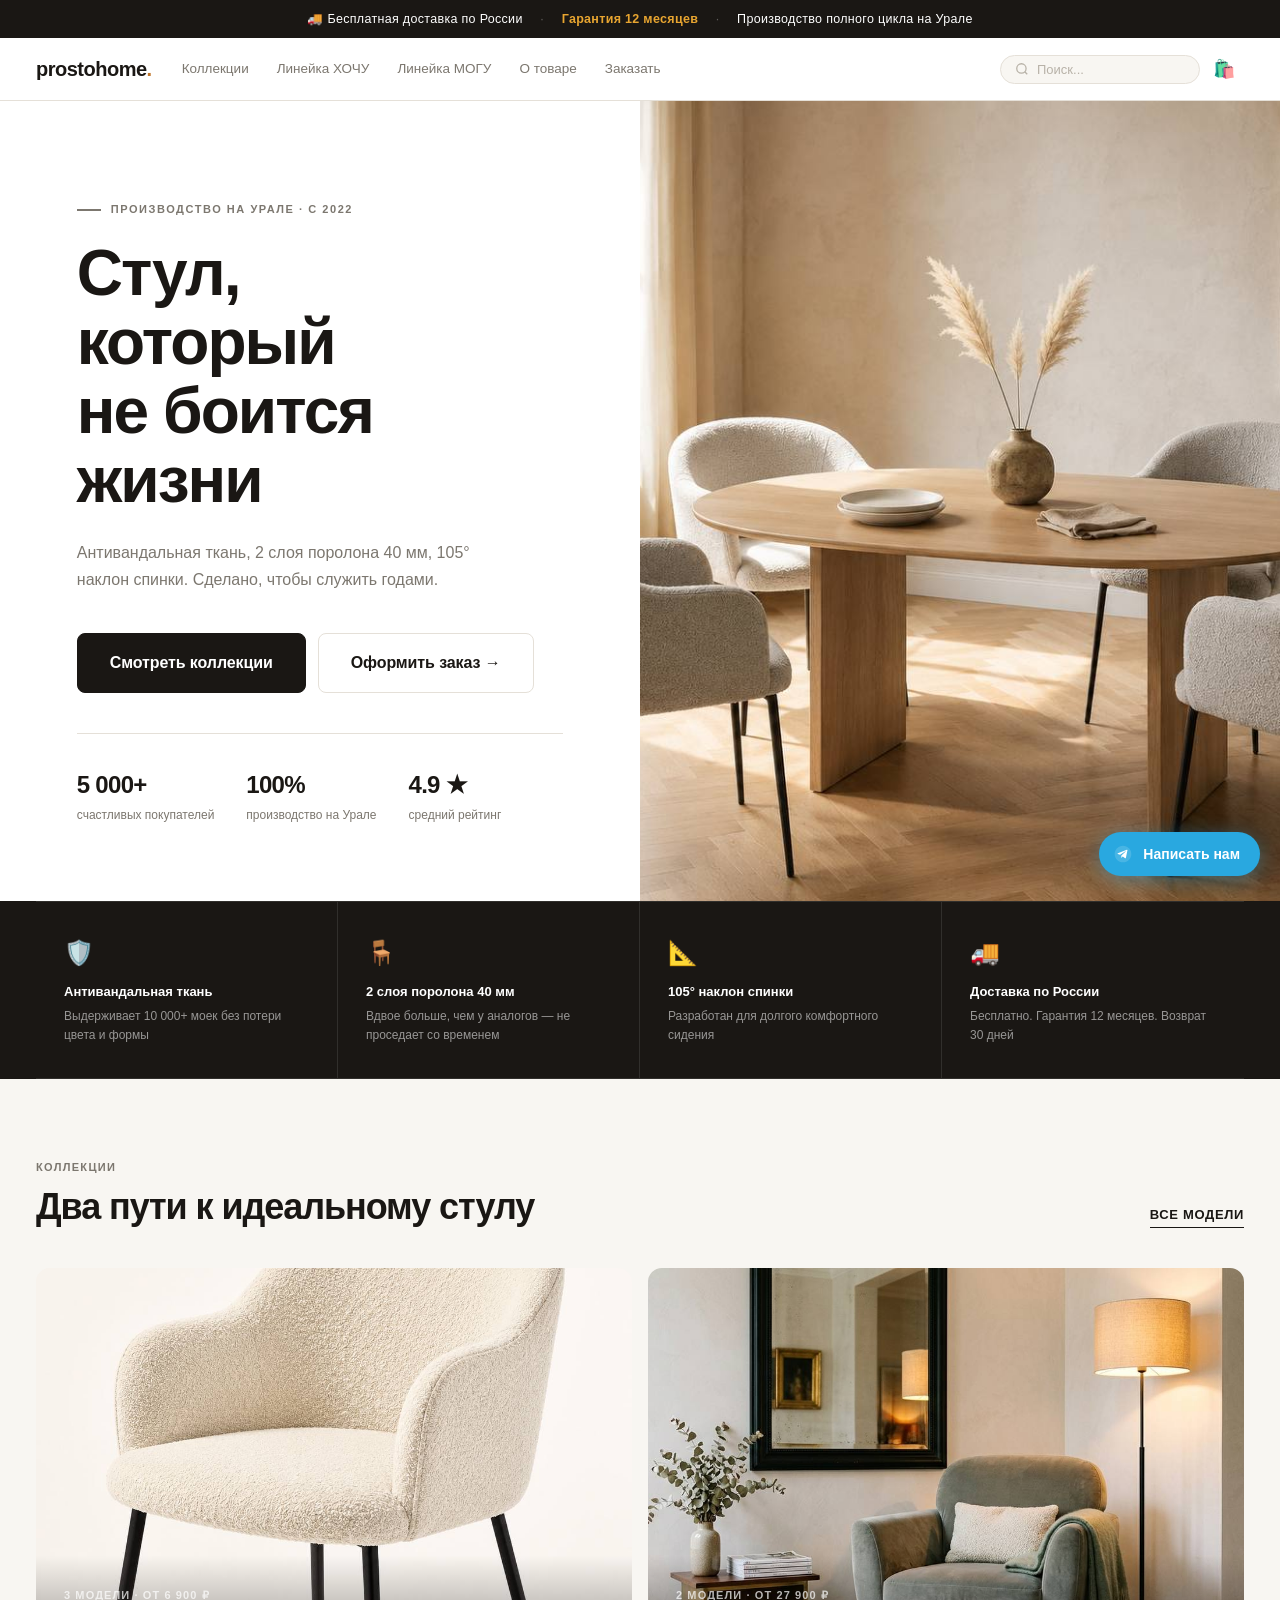
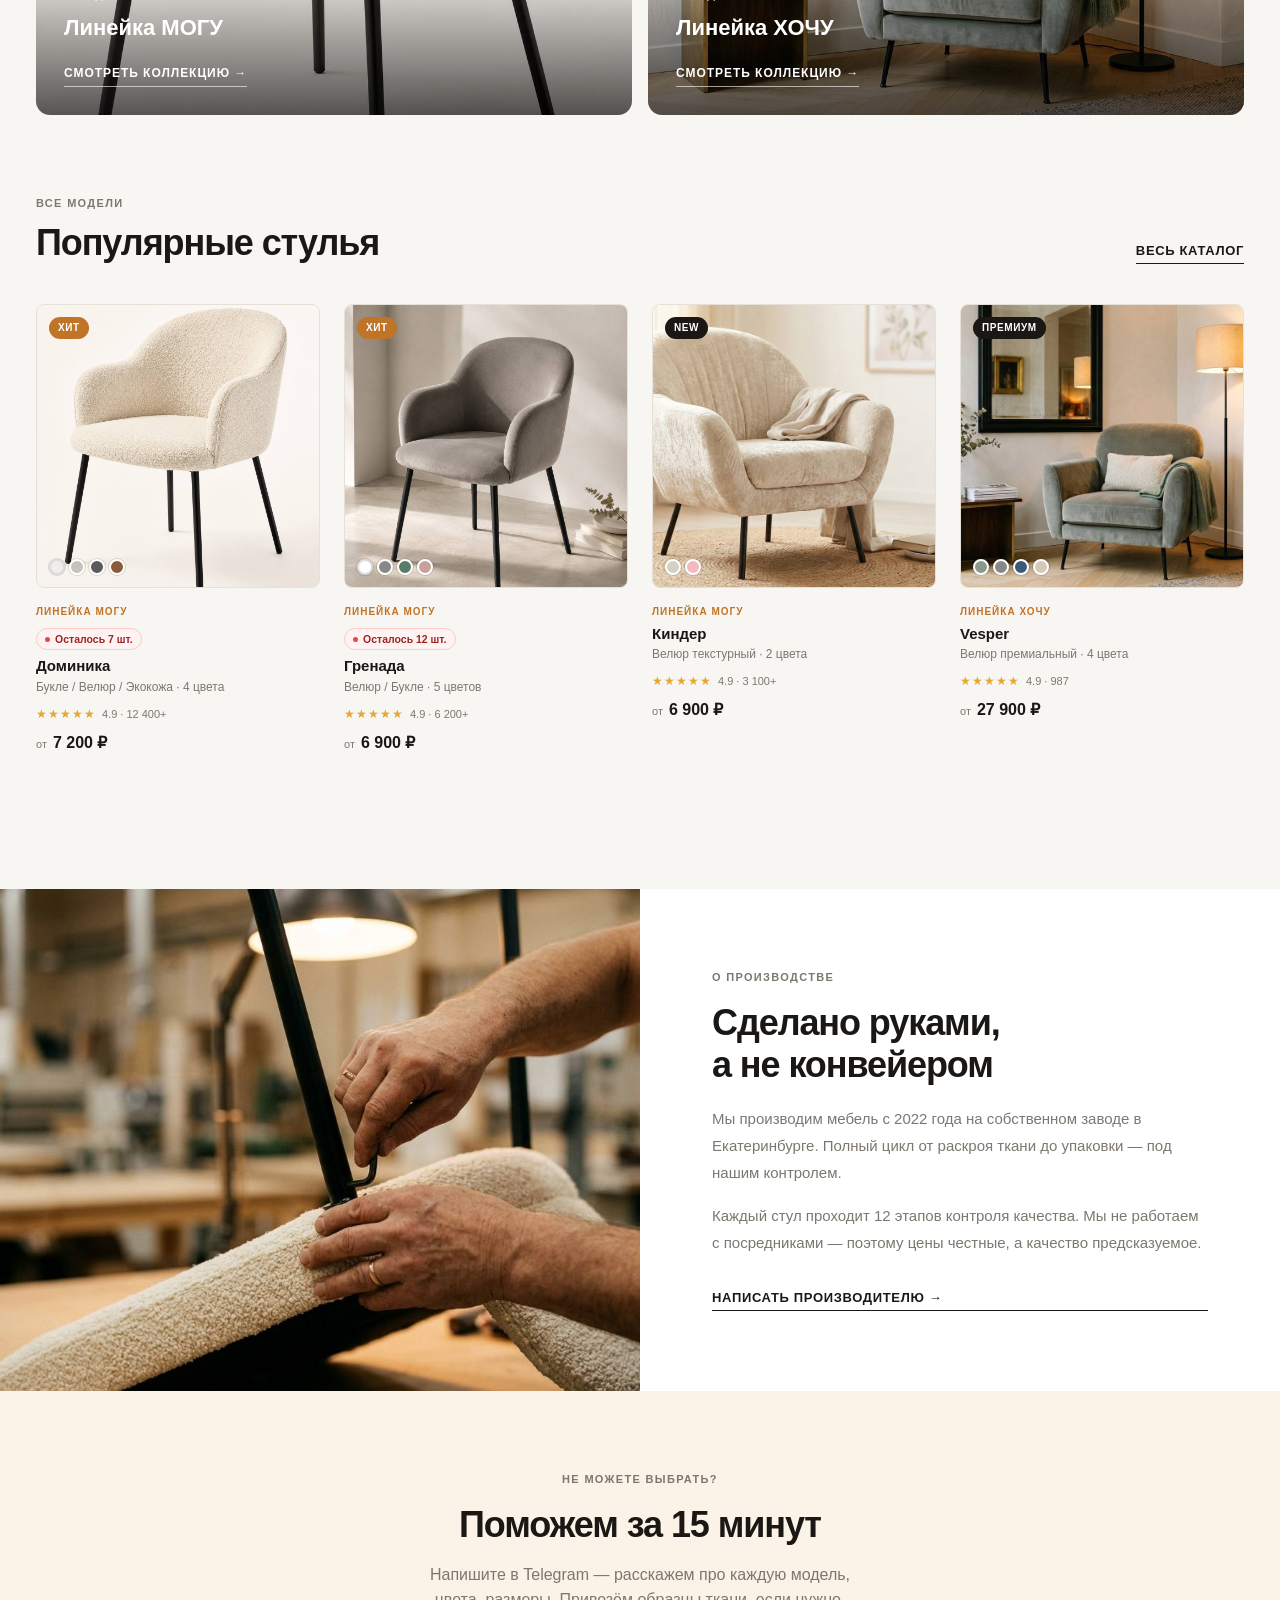
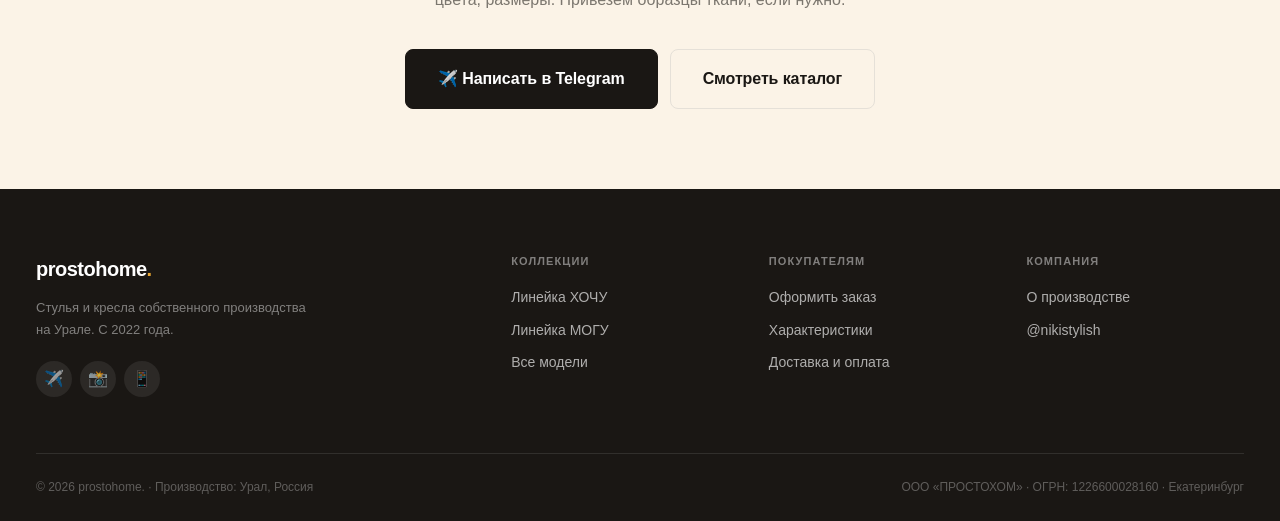
==== commit 42f71507: "Rebuild site from Lazyweb references (Thuma-inspired design) - style.css: full rewrite with warm off" ====
--- a/index.html
+++ b/index.html
@@ -3,840 +3,311 @@
 <head>
 <meta charset="UTF-8">
 <meta name="viewport" content="width=device-width,initial-scale=1">
-<title>prostohome. — Стул, который не боится жизни</title>
-<meta name="description" content="Собственное производство полного цикла на Урале. Стулья и кресла prostohome. Антикоготь, 300 кг нагрузка, гарантия 12 мес. Топ-1% продавцов стульев в России.">
+<title>prostohome. — Стулья и кресла собственного производства</title>
+<meta name="description" content="Стулья и кресла prostohome — производство полного цикла на Урале. Линейки ХОЧУ и МОГУ. Доставка по всей России. Гарантия 12 месяцев.">
+<meta property="og:title" content="prostohome. — Стулья и кресла с Урала">
+<meta property="og:description" content="Мебель собственного производства. Антивандальная ткань, 2 слоя поролона, гарантия 12 месяцев. От 6 900 ₽.">
+<meta property="og:image" content="https://prostohome.ru/img_hero.jpg">
+<meta property="og:type" content="website">
 <link rel="stylesheet" href="style.css">
+<script type="application/ld+json">
+{"@context":"https://schema.org","@type":"Organization","name":"prostohome","url":"https://prostohome.ru","address":{"@type":"PostalAddress","addressLocality":"Екатеринбург","addressCountry":"RU"}}
+</script>
 </head>
 <body>
 
-<!-- PROMO BAR -->
 <div class="promo-bar">
-  🚚 Бесплатная доставка &nbsp;<span class="sep">·</span>&nbsp;
+  🚚 Бесплатная доставка по России &nbsp;<span class="sep">·</span>&nbsp;
   <b>Гарантия 12 месяцев</b> &nbsp;<span class="sep">·</span>&nbsp;
   Производство полного цикла на Урале
 </div>
 
-<!-- HEADER -->
-<header class="site-header">
+<header class="site-header" id="site-header">
   <div class="wrap">
     <div class="header-inner">
       <a href="index.html" class="logo">prostohome<span class="dot">.</span></a>
       <nav class="main-nav">
-        <a href="catalog.html" class="active">Коллекции</a>
-        <a href="catalog.html?f=premium">Премиум</a>
-        <a href="catalog.html?f=base">Базовая</a>
+        <a href="catalog.html">Коллекции</a>
+        <a href="catalog.html?f=hochu">Линейка ХОЧУ</a>
+        <a href="catalog.html?f=mogu">Линейка МОГУ</a>
         <a href="product.html">О товаре</a>
         <a href="cart.html">Заказать</a>
       </nav>
       <div class="header-right">
-        <div class="header-search">
-          <svg width="15" height="15" fill="none" viewBox="0 0 24 24" stroke="currentColor" stroke-width="2"><circle cx="11" cy="11" r="8"/><path d="M21 21l-4.35-4.35"/></svg>
-          <input type="text" placeholder="Поиск...">
-        </div>
-        <button class="icon-btn" onclick="location.href='cart.html'" title="Где купить">🛍️<span class="cart-dot hidden"></span></button>
-        <button class="burger" aria-label="Меню"><span></span><span></span><span></span></button>
+        <div class="h-search-wrap">
+          <svg width="14" height="14" fill="none" viewBox="0 0 24 24" stroke="currentColor" stroke-width="2.2"><circle cx="11" cy="11" r="8"/><path d="M21 21l-4.35-4.35"/></svg>
+          <input type="text" placeholder="Поиск..." id="searchInp">
+        </div>
+        <a href="cart.html" class="h-icon" title="Оформить заказ">🛍️</a>
+        <button class="burger" aria-label="Меню" id="burgerBtn"><span></span><span></span><span></span></button>
       </div>
     </div>
   </div>
 </header>
 
-<!-- MOBILE MENU -->
-<div class="mobile-menu">
+<div class="mobile-menu" id="mobileMenu">
   <div class="mm-top">
     <span class="logo">prostohome<span class="dot">.</span></span>
-    <button class="mm-close" aria-label="Закрыть">✕</button>
+    <button class="mm-close" id="mmClose">✕</button>
   </div>
   <nav class="mm-nav">
     <a href="catalog.html">Все коллекции</a>
-    <a href="catalog.html?f=premium">Линейка ХОЧУ</a>
-    <a href="catalog.html?f=base">Линейка МОГУ</a>
+    <a href="catalog.html?f=hochu">Линейка ХОЧУ — Премиум</a>
+    <a href="catalog.html?f=mogu">Линейка МОГУ — Базовая</a>
     <a href="product.html">О товаре / Характеристики</a>
-    <a href="cart.html">Заказать</a>
+    <a href="cart.html">Оформить заказ</a>
   </nav>
   <div class="mm-cta">
-    <a href="catalog.html" class="btn btn-primary btn-full">Смотреть каталог</a>
-    <a href="cart.html" class="btn btn-outline btn-full">Оформить заказ</a>
+    <a href="cart.html" class="btn btn-primary btn-full btn-lg">Оформить заказ</a>
+    <a href="catalog.html" class="btn btn-outline btn-full btn-lg">Смотреть каталог</a>
   </div>
 </div>
 
 <main>
 
-<!-- ══════════════════════════════════════════
-     HERO
-══════════════════════════════════════════ -->
+<!-- HERO -->
 <section class="hero">
-  <div class="wrap">
-    <div class="hero-inner">
-
-      <div class="hero-content">
-        <div class="hero-eyebrow">
-          <span class="pulse"></span>
-          Производство на Урале · с 2022
-        </div>
-        <h1 class="hero-h1">СТУЛ,<br>КОТОРЫЙ<br>НЕ БОИТСЯ<br>ЖИЗНИ</h1>
-        <ul class="hero-bullets">
-          <li class="hero-bullet">Антивандальная ткань — выдерживает 10 000+ моек</li>
-          <li class="hero-bullet">105° наклон спинки — разработан для долгого сидения</li>
-          <li class="hero-bullet">2 слоя поролона 40 мм — вдвое больше, чем у аналогов</li>
-        </ul>
-        <div class="hero-rating">
-          <span class="stars">⭐⭐⭐⭐⭐</span>
-          <span class="val">4.9/5</span>
-          <span class="cnt">по 10 000+ отзывам</span>
-        </div>
-        <div class="hero-cta">
-          <a href="catalog.html" class="btn btn-primary btn-lg">Смотреть коллекции</a>
-          <a href="cart.html" class="btn btn-outline btn-lg">Оформить заказ →</a>
-        </div>
-      </div>
-
-      <div class="hero-visual">
-        <img src="img_hero.jpg" alt="Стулья prostohome в интерьере столовой" style="width:100%;height:100%;min-height:360px;object-fit:cover;object-position:55% center;display:block;">
-      </div>
-
-    </div>
-  </div>
-</section>
-
-<!-- ══════════════════════════════════════════
-     STATS
-══════════════════════════════════════════ -->
-<section class="stats-bar">
-  <div class="stats-grid">
-    <div class="stat-cell">
-      <div class="stat-num">5 000+</div>
-      <div class="stat-desc">стульев приобретают у нас ежемесячно</div>
-      <div class="stat-tag">Продажи</div>
-    </div>
-    <div class="stat-cell">
-      <div class="stat-num">100%</div>
-      <div class="stat-desc">своё производство полного цикла на Урале</div>
-      <div class="stat-tag">Производство</div>
-    </div>
-    <div class="stat-cell">
-      <div class="stat-num">10 000+</div>
-      <div class="stat-desc">покупателей оставили отзывы о нас</div>
-      <div class="stat-tag">Доверие</div>
-    </div>
-    <div class="stat-cell">
-      <div class="stat-num">Топ-1%</div>
-      <div class="stat-desc">продавцов стульев в России</div>
-      <div class="stat-tag">Позиция</div>
-    </div>
-  </div>
-</section>
-
-<!-- ══════════════════════════════════════════
-     САМЫЕ ПОПУЛЯРНЫЕ (ABC AAA TOP-4)
-══════════════════════════════════════════ -->
+  <div class="hero-content">
+    <div class="hero-kicker">Производство на Урале · С 2022</div>
+    <h1 class="hero-h1">Стул,<br>который<br>не боится<br>жизни</h1>
+    <p class="hero-sub">Антивандальная ткань, 2 слоя поролона 40 мм, 105° наклон спинки. Сделано, чтобы служить годами.</p>
+    <div class="hero-actions">
+      <a href="catalog.html" class="btn btn-primary btn-lg">Смотреть коллекции</a>
+      <a href="cart.html" class="btn btn-outline btn-lg">Оформить заказ →</a>
+    </div>
+    <div class="hero-proof">
+      <div class="hero-stat">
+        <div class="hero-stat-num">5 000+</div>
+        <div class="hero-stat-label">счастливых покупателей</div>
+      </div>
+      <div class="hero-stat">
+        <div class="hero-stat-num">100%</div>
+        <div class="hero-stat-label">производство на Урале</div>
+      </div>
+      <div class="hero-stat">
+        <div class="hero-stat-num">4.9 ★</div>
+        <div class="hero-stat-label">средний рейтинг</div>
+      </div>
+    </div>
+  </div>
+  <div class="hero-image">
+    <img src="img_hero.jpg" alt="prostohome — стулья с Урала" loading="eager">
+  </div>
+</section>
+
+<!-- FEATURES -->
+<div class="features">
+  <div class="wrap">
+    <div class="features-grid">
+      <div class="feature-item">
+        <div class="feature-icon">🛡️</div>
+        <div class="feature-name">Антивандальная ткань</div>
+        <div class="feature-desc">Выдерживает 10 000+ моек без потери цвета и формы</div>
+      </div>
+      <div class="feature-item">
+        <div class="feature-icon">🪑</div>
+        <div class="feature-name">2 слоя поролона 40 мм</div>
+        <div class="feature-desc">Вдвое больше, чем у аналогов — не проседает со временем</div>
+      </div>
+      <div class="feature-item">
+        <div class="feature-icon">📐</div>
+        <div class="feature-name">105° наклон спинки</div>
+        <div class="feature-desc">Разработан для долгого комфортного сидения</div>
+      </div>
+      <div class="feature-item">
+        <div class="feature-icon">🚚</div>
+        <div class="feature-name">Доставка по России</div>
+        <div class="feature-desc">Бесплатно. Гарантия 12 месяцев. Возврат 30 дней</div>
+      </div>
+    </div>
+  </div>
+</div>
+
+<!-- CATEGORIES -->
 <section class="section">
   <div class="wrap">
-    <div class="sec-head">
-      <div>
-        <div class="sec-label" style="color:var(--aaa)">🔥 Хиты продаж</div>
-        <h2 class="sec-title">Самые популярные</h2>
-      </div>
-      <a href="catalog.html" class="sec-link">Весь каталог →</a>
-    </div>
-    <p style="font-size:14px;color:var(--gray);margin-bottom:28px;margin-top:-8px">Модели, которые выбирают чаще всего. Проверено тысячами покупателей.</p>
-
-    <div class="popular-grid">
-
-      <!-- #1 Доминика Букле Белый — Real Photo -->
-      <div class="pcard fade-up">
+    <div class="section-head">
+      <div>
+        <div class="section-label">Коллекции</div>
+        <h2 class="section-title">Два пути к идеальному стулу</h2>
+      </div>
+      <a href="catalog.html" class="explore-link">Все модели</a>
+    </div>
+    <div class="cat-blocks fade-up">
+      <a href="catalog.html?f=mogu" class="cat-block">
+        <img src="img_dominika_studio.jpg" alt="Линейка МОГУ">
+        <div class="cat-block-body">
+          <div class="cat-block-label">3 модели · от 6 900 ₽</div>
+          <div class="cat-block-name">Линейка МОГУ</div>
+          <div class="cat-block-link">Смотреть коллекцию →</div>
+        </div>
+      </a>
+      <a href="catalog.html?f=hochu" class="cat-block">
+        <img src="img_vesper_lifestyle.jpg" alt="Линейка ХОЧУ">
+        <div class="cat-block-body">
+          <div class="cat-block-label">2 модели · от 27 900 ₽</div>
+          <div class="cat-block-name">Линейка ХОЧУ</div>
+          <div class="cat-block-link">Смотреть коллекцию →</div>
+        </div>
+      </a>
+    </div>
+  </div>
+</section>
+
+<!-- PRODUCTS -->
+<section class="section" style="padding-top:0;background:var(--bg)">
+  <div class="wrap">
+    <div class="section-head">
+      <div>
+        <div class="section-label">Все модели</div>
+        <h2 class="section-title">Популярные стулья</h2>
+      </div>
+      <a href="catalog.html" class="explore-link">Весь каталог</a>
+    </div>
+    <div class="prod-grid">
+      <div class="pcard fade-up" onclick="location.href='product.html?model=dominika'">
         <div class="pcard-img">
-          <img class="pcard-photo" src="img_dominika_studio.jpg" alt="Доминика Белый Букле" loading="lazy" style="object-position:center 20%">
-          <span class="badge-aaa">Хит продаж</span>
-          <button class="pcard-wish">🤍</button>
+          <img src="img_dominika_studio.jpg" alt="Доминика" loading="lazy">
+          <span class="pcard-badge badge-hot">Хит</span>
+          <div class="pcard-swatches">
+            <div class="swatch" style="background:#F0EEEA;border-color:#ddd"></div>
+            <div class="swatch" style="background:#C5C2BC"></div>
+            <div class="swatch" style="background:#5C5B5C"></div>
+            <div class="swatch" style="background:#8B5A3A"></div>
+          </div>
         </div>
         <div class="pcard-body">
-          <div class="pcard-tier">МОГУ · Стул-кресло</div>
+          <div class="pcard-tier">Линейка МОГУ</div>
+          <div class="stock-chip">Осталось 7 шт.</div>
           <div class="pcard-name">Доминика</div>
-          <div class="pcard-sub">Букле Белый</div>
-          <div class="pcard-colors">
-            <div class="csw on aaa-color" style="background:#F0EEEA;border:1px solid #ddd" title="Белый Букле — AAA · арт. 1747119395"></div>
-            <div class="csw aaa-color" style="background:#C5C2BC" title="Серый Букле — AAA"></div>
-            <div class="csw aaa-color" style="background:#5C5B5C" title="Графит Букле — AAA"></div>
-            <div class="csw aaa-color" style="background:#8B5A3A" title="Коричневый Кожа — AAA"></div>
+          <div class="pcard-sub">Букле / Велюр / Экокожа · 4 цвета</div>
+          <div class="rating-row"><span class="stars">★★★★★</span><span class="rating-count">4.9 · 12 400+</span></div>
+          <div class="pcard-price"><span class="price-from">от</span><span class="price-now">7 200 ₽</span></div>
+        </div>
+        <div class="pcard-foot">
+          <a href="cart.html?model=dominika" class="btn btn-primary btn-full btn-sm" onclick="event.stopPropagation()">В корзину</a>
+          <a href="product.html?model=dominika" class="btn btn-outline btn-sm" onclick="event.stopPropagation()">Детали</a>
+        </div>
+      </div>
+
+      <div class="pcard fade-up" onclick="location.href='product.html?model=grenada'">
+        <div class="pcard-img">
+          <img src="img_grenada_lifestyle.jpg" alt="Гренада" loading="lazy">
+          <span class="pcard-badge badge-hot">Хит</span>
+          <div class="pcard-swatches">
+            <div class="swatch" style="background:#fff;border-color:#ddd"></div>
+            <div class="swatch" style="background:#888"></div>
+            <div class="swatch" style="background:#5A7A6A"></div>
+            <div class="swatch" style="background:#C9A09A"></div>
           </div>
-          <div class="pcard-rating"><span class="stars-sm">★★★★★</span><span class="r-cnt">(4.9 · 12 400+)</span></div>
-          <div class="stock-chip">Осталось 7 шт.</div>
-          <div class="pcard-price"><span class="price-from">от</span><span class="price-now">7 200 ₽</span></div>
+        </div>
+        <div class="pcard-body">
+          <div class="pcard-tier">Линейка МОГУ</div>
+          <div class="stock-chip">Осталось 12 шт.</div>
+          <div class="pcard-name">Гренада</div>
+          <div class="pcard-sub">Велюр / Букле · 5 цветов</div>
+          <div class="rating-row"><span class="stars">★★★★★</span><span class="rating-count">4.9 · 6 200+</span></div>
+          <div class="pcard-price"><span class="price-from">от</span><span class="price-now">6 900 ₽</span></div>
         </div>
         <div class="pcard-foot">
-          <a href="cart.html?model=dominika" class="btn btn-primary btn-full btn-sm">В корзину</a>
-          <a href="product.html" class="btn btn-outline btn-full btn-sm">Подробнее</a>
-        </div>
-      </div>
-
-      <!-- #2 Гренада Серый — Real Photo -->
-      <div class="pcard fade-up">
+          <a href="cart.html?model=grenada" class="btn btn-primary btn-full btn-sm" onclick="event.stopPropagation()">В корзину</a>
+          <a href="product.html?model=grenada" class="btn btn-outline btn-sm" onclick="event.stopPropagation()">Детали</a>
+        </div>
+      </div>
+
+      <div class="pcard fade-up" onclick="location.href='product.html?model=kinder'">
         <div class="pcard-img">
-          <img class="pcard-photo" src="img_grenada_lifestyle.jpg" alt="Гренада Серый Велюр" loading="lazy" style="object-position:center 25%">
-          <span class="badge-aaa" style="background:#16a34a">6 200+ отзывов</span>
-          <button class="pcard-wish">🤍</button>
+          <img src="img_kinder_cream.jpg" alt="Киндер" loading="lazy">
+          <span class="pcard-badge badge-new">New</span>
+          <div class="pcard-swatches">
+            <div class="swatch" style="background:#D4D0C6"></div>
+            <div class="swatch" style="background:#F4B8C0"></div>
+          </div>
         </div>
         <div class="pcard-body">
-          <div class="pcard-tier">МОГУ · Стул-кресло</div>
-          <div class="pcard-name">Гренада</div>
-          <div class="pcard-sub">Велюр Серый</div>
-          <div class="pcard-colors">
-            <div class="csw on aaa-color" style="background:#888" title="Серый — AAA · арт. 1670795537"></div>
-            <div class="csw aaa-color" style="background:#444" title="Графит — AAA"></div>
-            <div class="csw aaa-color" style="background:#5A7A6A" title="Зелёный — AAA"></div>
-            <div class="csw aaa-color" style="background:#4A3728" title="Коричневый — AAA"></div>
+          <div class="pcard-tier">Линейка МОГУ</div>
+          <div class="pcard-name">Киндер</div>
+          <div class="pcard-sub">Велюр текстурный · 2 цвета</div>
+          <div class="rating-row"><span class="stars">★★★★★</span><span class="rating-count">4.9 · 3 100+</span></div>
+          <div class="pcard-price"><span class="price-from">от</span><span class="price-now">6 900 ₽</span></div>
+        </div>
+        <div class="pcard-foot">
+          <a href="cart.html?model=kinder" class="btn btn-primary btn-full btn-sm" onclick="event.stopPropagation()">В корзину</a>
+          <a href="product.html?model=kinder" class="btn btn-outline btn-sm" onclick="event.stopPropagation()">Детали</a>
+        </div>
+      </div>
+
+      <div class="pcard fade-up" onclick="location.href='product.html?model=vesper'">
+        <div class="pcard-img">
+          <img src="img_vesper_lifestyle.jpg" alt="Vesper" loading="lazy">
+          <span class="pcard-badge badge-premium">Премиум</span>
+          <div class="pcard-swatches">
+            <div class="swatch" style="background:#8A9A8A"></div>
+            <div class="swatch" style="background:#888"></div>
+            <div class="swatch" style="background:#3A5A7A"></div>
+            <div class="swatch" style="background:#D4C9B8"></div>
           </div>
-          <div class="pcard-rating"><span class="stars-sm">★★★★★</span><span class="r-cnt">(4.9 · 6 200+)</span></div>
-          <div class="stock-chip">Осталось 12 шт.</div>
-          <div class="pcard-price"><span class="price-from">от</span><span class="price-now">6 900 ₽</span></div>
-        </div>
-        <div class="pcard-foot">
-          <a href="cart.html?model=grenada" class="btn btn-primary btn-full btn-sm">В корзину</a>
-          <a href="product.html" class="btn btn-outline btn-full btn-sm">Подробнее</a>
-        </div>
-      </div>
-
-      <!-- #3 Доминика Экокожа — Real Photo -->
-      <div class="pcard fade-up">
-        <div class="pcard-img">
-          <img class="pcard-photo" src="img_dominika_leather.jpg" alt="Доминика Экокожа Коричневый" loading="lazy" style="object-position:center top">
-          <span class="badge-aaa" style="background:#5C5B5C">8 400+ отзывов</span>
-          <button class="pcard-wish">🤍</button>
-        </div>
-        <div class="pcard-body">
-          <div class="pcard-tier">МОГУ · Стул-кресло</div>
-          <div class="pcard-name">Доминика</div>
-          <div class="pcard-sub">Букле Серый</div>
-          <div class="pcard-colors">
-            <div class="csw on aaa-color" style="background:#C5C2BC" title="Серый Букле — AAA · арт. 1747120057"></div>
-            <div class="csw aaa-color" style="background:#F0EEEA;border:1px solid #ddd" title="Белый Букле — AAA"></div>
-            <div class="csw aaa-color" style="background:#5C5B5C" title="Графит Букле — AAA"></div>
-          </div>
-          <div class="pcard-rating"><span class="stars-sm">★★★★★</span><span class="r-cnt">(4.9 · 8 400+)</span></div>
-          <div class="pcard-price"><span class="price-from">от</span><span class="price-now">7 200 ₽</span></div>
-        </div>
-        <div class="pcard-foot">
-          <a href="cart.html?model=dominika" class="btn btn-primary btn-full btn-sm">В корзину</a>
-          <a href="product.html" class="btn btn-outline btn-full btn-sm">Подробнее</a>
-        </div>
-      </div>
-
-      <!-- #4 Киндер Серый — Real Photo -->
-      <div class="pcard fade-up">
-        <div class="pcard-img">
-          <img class="pcard-photo" src="img_kinder_lifestyle.jpg" alt="Киндер Серый текстурный велюр" loading="lazy" style="object-position:center 20%">
-          <span class="pcard-badge badge-new">NEW</span>
-          <button class="pcard-wish">🤍</button>
-        </div>
-        <div class="pcard-body">
-          <div class="pcard-tier">МОГУ · Стул-кресло</div>
-          <div class="pcard-name">Киндер</div>
-          <div class="pcard-sub">Текстурный велюр Серый</div>
-          <div class="pcard-colors">
-            <div class="csw on aaa-color" style="background:#8A8A8A" title="Серый — AAA · арт. 2246033652"></div>
-            <div class="csw" style="background:#2A2A2A" title="Графит — BAA"></div>
-            <div class="csw" style="background:#D4D0C6;box-shadow:0 0 0 1px rgba(0,0,0,.12)" title="Молочный — BAA"></div>
-          </div>
-          <div class="pcard-rating"><span class="stars-sm">★★★★★</span><span class="r-cnt">(4.9 · 3 100+)</span></div>
-          <div class="pcard-price"><span class="price-from">от</span><span class="price-now">6 900 ₽</span></div>
-        </div>
-        <div class="pcard-foot">
-          <a href="cart.html?model=kinder" class="btn btn-primary btn-full btn-sm">В корзину</a>
-          <a href="product.html" class="btn btn-outline btn-full btn-sm">Подробнее</a>
-        </div>
-      </div>
-
-    </div>
-  </div>
-</section>
-
-<!-- ══════════════════════════════════════════
-     COLLECTIONS — ХОЧУ
-══════════════════════════════════════════ -->
-<section class="section">
-  <div class="wrap">
-    <div class="sec-head">
-      <div>
-        <div class="sec-label">Линейка ХОЧУ</div>
-        <h2 class="sec-title">Премиальные кресла</h2>
-      </div>
-      <a href="catalog.html?f=premium" class="sec-link">Смотреть все →</a>
-    </div>
-
-    <div class="collections-intro">
-      <p>Флагманские модели с максимальным комфортом. Та самая мебель, о которой мечтают — с лучшими материалами и эргономикой.</p>
-    </div>
-
-    <div class="collection-row two">
-
-      <div class="pcard fade-up" data-id="axiom">
-        <div class="pcard-img">
-          <img class="pcard-photo" src="img_axiom_studio.jpg" alt="Axiom — премиальное кресло экокожа" loading="lazy" style="object-position:center 25%">
-          <span class="pcard-badge badge-premium">ПРЕМИУМ</span>
-          <button class="pcard-wish">🤍</button>
-        </div>
-        <div class="pcard-body">
-          <div class="pcard-tier">Линейка ХОЧУ</div>
-          <div class="pcard-name">Axiom</div>
-          <div class="pcard-sub">Кресло с подлокотниками · Итальянская экокожа · Флагман</div>
-          <div class="pcard-rating"><span class="stars-sm">★★★★★</span><span class="r-cnt">(4.9 · 1 240 отзывов)</span></div>
-          <div class="pcard-price">
-            <span class="price-from">от</span>
-            <span class="price-now">42 900 ₽</span>
-          </div>
-        </div>
-        <div class="pcard-foot">
-          <a href="cart.html?model=axiom" class="btn btn-primary btn-full">В корзину</a>
-          <a href="product.html" class="btn btn-outline btn-full btn-sm">Подробнее</a>
-        </div>
-      </div>
-
-      <div class="pcard fade-up" data-id="vesper">
-        <div class="pcard-img">
-          <img class="pcard-photo" src="img_vesper_lifestyle.jpg" alt="Vesper — премиальное кресло велюр" loading="lazy" style="object-position:center 30%">
-          <span class="pcard-badge badge-premium">ПРЕМИУМ</span>
-          <button class="pcard-wish">🤍</button>
         </div>
         <div class="pcard-body">
           <div class="pcard-tier">Линейка ХОЧУ</div>
           <div class="pcard-name">Vesper</div>
-          <div class="pcard-sub">Кресло с подлокотниками · Велюр</div>
-          <div class="pcard-rating"><span class="stars-sm">★★★★★</span><span class="r-cnt">(4.9 · 987 отзывов)</span></div>
-          <div class="pcard-price">
-            <span class="price-from">от</span>
-            <span class="price-now">27 900 ₽</span>
-          </div>
+          <div class="pcard-sub">Велюр премиальный · 4 цвета</div>
+          <div class="rating-row"><span class="stars">★★★★★</span><span class="rating-count">4.9 · 987</span></div>
+          <div class="pcard-price"><span class="price-from">от</span><span class="price-now">27 900 ₽</span></div>
         </div>
         <div class="pcard-foot">
-          <a href="cart.html?model=vesper" class="btn btn-primary btn-full">В корзину</a>
-          <a href="product.html" class="btn btn-outline btn-full btn-sm">Подробнее</a>
-        </div>
-      </div>
-
-    </div>
-  </div>
-</section>
-
-<!-- ══════════════════════════════════════════
-     MARKETING BANNER
-══════════════════════════════════════════ -->
-<section class="section-sm">
-  <div class="wrap">
-    <div class="mkt-banner">
-      <div class="mkt-inner">
-        <div class="mkt-content">
-          <div class="mkt-label">Честная философия</div>
-          <h2 class="mkt-h2">Мы не делаем<br>дешёвую мебель<em>.</em></h2>
-          <p class="mkt-text">Мы делаем мебель, за которую не стыдно. Каждая деталь подобрана так, чтобы ценность была выше цены. Собственное производство, контроль на каждом этапе.</p>
-          <div class="mkt-btns">
-            <a href="cart.html" class="btn btn-gold btn-lg">Купить сейчас</a>
-            <a href="#about" class="btn btn-outline btn-lg" style="border-color:rgba(255,255,255,.25);color:#fff">О производстве</a>
-          </div>
-        </div>
-        <div class="mkt-visual" style="background:#111">
-          <img src="img_axiom_studio.jpg" alt="Axiom — премиальное кресло" style="width:100%;height:100%;object-fit:cover;object-position:center 20%;opacity:.85;display:block;">
-        </div>
-      </div>
-    </div>
-  </div>
-</section>
-
-<!-- ══════════════════════════════════════════
-     COLLECTIONS — МОГУ
-══════════════════════════════════════════ -->
-<section class="section section-off">
-  <div class="wrap">
-    <div class="sec-head">
-      <div>
-        <div class="sec-label">Линейка МОГУ</div>
-        <h2 class="sec-title">Линейка МОГУ — стулья от 6 900 ₽</h2>
-      </div>
-      <a href="catalog.html?f=base" class="sec-link">Смотреть все →</a>
-    </div>
-
-    <div class="collection-row three">
-
-      <div class="pcard fade-up" data-id="dominika">
-        <div class="pcard-img">
-          <img class="pcard-photo" src="img_dominika_leather.jpg" alt="Доминика — Экокожа Коричневый" loading="lazy" style="object-position:center 20%">
-          <span class="pcard-badge badge-hit">ХИТ</span>
-          <button class="pcard-wish">🤍</button>
-        </div>
-        <div class="pcard-body">
-          <div class="pcard-tier">Линейка МОГУ</div>
-          <div class="pcard-name">Доминика</div>
-          <div class="pcard-sub">Стул-кресло · Велюр / Букле / Экокожа · 4 цвета</div>
-          <div class="pcard-colors">
-            <div class="csw on" style="background:#F5F4F2" title="Молочный"></div>
-            <div class="csw" style="background:#888" title="Серый"></div>
-            <div class="csw" style="background:#E8C5AE" title="Бежевый"></div>
-            <div class="csw" style="background:#4A3728" title="Коричневый"></div>
-          </div>
-          <div class="pcard-rating"><span class="stars-sm">★★★★★</span><span class="r-cnt">(4.9 · 8 400 отзывов)</span></div>
-          <div class="pcard-price"><span class="price-from">от</span><span class="price-now">7 200 ₽</span></div>
-        </div>
-        <div class="pcard-foot">
-          <a href="cart.html" class="btn btn-primary btn-full">В корзину</a>
-          <a href="product.html" class="btn btn-outline btn-full btn-sm">Подробнее</a>
-        </div>
-      </div>
-
-      <div class="pcard fade-up" data-id="grenada">
-        <div class="pcard-img">
-          <img class="pcard-photo" src="img_grenada_green.jpg" alt="Гренада — Зелёный велюр" loading="lazy" style="object-position:center 30%">
-          <span class="pcard-badge badge-hit">ХИТ</span>
-          <button class="pcard-wish">🤍</button>
-        </div>
-        <div class="pcard-body">
-          <div class="pcard-tier">Линейка МОГУ</div>
-          <div class="pcard-name">Гренада</div>
-          <div class="pcard-sub">Стул-кресло с подлокотниками · Велюр / Букле · 5 цветов</div>
-          <div class="pcard-colors">
-            <div class="csw on" style="background:#fff;border:1px solid #ddd" title="Белый"></div>
-            <div class="csw" style="background:#F5F4F2" title="Молочный"></div>
-            <div class="csw" style="background:#888" title="Серый"></div>
-            <div class="csw" style="background:#5A7A6A" title="Зелёный"></div>
-            <div class="csw" style="background:#C9A09A" title="Розовый жемчуг"></div>
-          </div>
-          <div class="pcard-rating"><span class="stars-sm">★★★★★</span><span class="r-cnt">(4.9 · 6 200 отзывов)</span></div>
-          <div class="pcard-price"><span class="price-from">от</span><span class="price-now">6 900 ₽</span></div>
-        </div>
-        <div class="pcard-foot">
-          <a href="cart.html" class="btn btn-primary btn-full">В корзину</a>
-          <a href="product.html" class="btn btn-outline btn-full btn-sm">Подробнее</a>
-        </div>
-      </div>
-
-      <div class="pcard fade-up" data-id="kinder">
-        <div class="pcard-img">
-          <img class="pcard-photo" src="img_kinder_cream.jpg" alt="Киндер — Молочный велюр" loading="lazy" style="object-position:center 15%">
-          <span class="pcard-badge badge-new">NEW</span>
-          <button class="pcard-wish">🤍</button>
-        </div>
-        <div class="pcard-body">
-          <div class="pcard-tier">Линейка МОГУ</div>
-          <div class="pcard-name">Киндер</div>
-          <div class="pcard-sub">Стул-кресло · Велюр (в т.ч. текстурный) · 2 цвета</div>
-          <div class="pcard-colors">
-            <div class="csw on" style="background:#F5F4F2" title="Молочный"></div>
-            <div class="csw" style="background:#F4B8C0" title="Розовый"></div>
-          </div>
-          <div class="pcard-rating"><span class="stars-sm">★★★★★</span><span class="r-cnt">(4.9 · 3 100 отзывов)</span></div>
-          <div class="pcard-price"><span class="price-from">от</span><span class="price-now">6 900 ₽</span></div>
-        </div>
-        <div class="pcard-foot">
-          <a href="cart.html" class="btn btn-primary btn-full">В корзину</a>
-          <a href="product.html" class="btn btn-outline btn-full btn-sm">Подробнее</a>
-        </div>
-      </div>
-
-    </div>
-  </div>
-</section>
-
-<!-- ══════════════════════════════════════════
-     8 USP ПРИЧИН
-══════════════════════════════════════════ -->
-<section class="section">
-  <div class="wrap">
-    <div class="sec-head">
-      <div>
-        <div class="sec-label">Почему prostohome.</div>
-        <h2 class="sec-title">8 причин выбрать нас</h2>
-      </div>
-    </div>
-    <div class="usp-grid">
-
-      <div class="usp-card fade-up">
-        <div class="usp-ico">🧼</div>
-        <div class="usp-title">Легко мыть</div>
-        <div class="usp-text">Отмывается еда, кофе, маркер. Моющее средство — и готово. Цветоустойчивая ткань выдержит более 10 000 моек.</div>
-        <div class="usp-tag">Кислородный карандаш в подарок</div>
-      </div>
-
-      <div class="usp-card fade-up">
-        <div class="usp-ico">🛡️</div>
-        <div class="usp-title">Качественные материалы</div>
-        <div class="usp-text">Поролона в 2 раза больше, чем у аналогов. Фанерный каркас 15 мм. Мебельный поролон 2 слоя. Сиденье 40 мм.</div>
-      </div>
-
-      <div class="usp-card fade-up">
-        <div class="usp-ico">🧘</div>
-        <div class="usp-title">Эргономика 105°</div>
-        <div class="usp-text">6–8 часов сидения пройдут незаметно. Идеальный угол наклона спинки 105° — разработан с учётом физиологии.</div>
-      </div>
-
-      <div class="usp-card fade-up">
-        <div class="usp-ico">⚙️</div>
-        <div class="usp-title">Нагрузка до 300 кг</div>
-        <div class="usp-text">Стальные ножки Ø32 мм, толщина металла 1,3 мм. Порошковая окраска — 100% защита от коррозии.</div>
-      </div>
-
-      <div class="usp-card fade-up">
-        <div class="usp-ico">🔧</div>
-        <div class="usp-title">Сборка за 10 минут</div>
-        <div class="usp-text">Сиденье + ножки + крепёж. 4 шага без специнструмента. Инструкция в коробке — всё понятно с первого взгляда.</div>
-      </div>
-
-      <div class="usp-card fade-up">
-        <div class="usp-ico">📦</div>
-        <div class="usp-title">Компактная упаковка</div>
-        <div class="usp-text">Короб 75×64×10 см, 6 кг. Помещается в любой автомобиль. Можно донести самому. QR-код на коробке → сервис.</div>
-      </div>
-
-      <div class="usp-card fade-up">
-        <div class="usp-ico">✅</div>
-        <div class="usp-title">Гарантия возврата 12 мес.</div>
-        <div class="usp-text">Полный возврат в течение 12 месяцев — без вопросов. Если что-то не так, решаем быстро.</div>
-      </div>
-
-      <div class="usp-card fade-up">
-        <div class="usp-ico">🏭</div>
-        <div class="usp-title">Собственное производство</div>
-        <div class="usp-text">Делаем сами на Урале — от поролона до металлических ножек. Контролируем качество каждого этапа без посредников.</div>
-      </div>
-
-    </div>
-  </div>
-</section>
-
-<!-- ══════════════════════════════════════════
-     TEXTURE VISUAL — букле макро
-══════════════════════════════════════════ -->
-<div style="height:300px;overflow:hidden;position:relative">
-  <img src="img_boucle_macro.jpg" alt="Букле prostohome — текстура крупным планом" style="width:100%;height:100%;object-fit:cover;object-position:center 40%">
-  <div style="position:absolute;inset:0;background:linear-gradient(to top,rgba(0,0,0,.6) 0%,transparent 55%);display:flex;align-items:flex-end;padding:32px 40px">
-    <div style="color:#fff">
-      <div style="font-size:.7rem;letter-spacing:.16em;text-transform:uppercase;opacity:.7;margin-bottom:10px">Материал</div>
-      <div style="font-size:1.75rem;font-weight:600;line-height:1.25;max-width:520px">Букле — мягкость,<br>которую хочется трогать</div>
-    </div>
-  </div>
-</div>
-
-<!-- ══════════════════════════════════════════
-     FAQ — 312 реальных вопросов покупателей
-══════════════════════════════════════════ -->
-<section class="section">
-  <div class="wrap">
-    <div class="sec-head">
-      <div>
-        <div class="sec-label">312 вопросов покупателей</div>
-        <h2 class="sec-title">Ответы на частые вопросы</h2>
-      </div>
-    </div>
-
-    <div class="faq-list">
-
-      <details class="faq-item">
-        <summary>
-          <span><span class="faq-num">01 &nbsp;·&nbsp;</span>Какие точные размеры стула?</span>
-          <span class="faq-toggle">+</span>
-        </summary>
-        <div class="faq-a">
-          Высота от пола до сиденья — <b>43 см</b>. Высота самого сиденья — <b>6 см</b>. Высота до подлокотников — <b>64–65 см</b>. Ширина вместе с подлокотниками — <b>55,5 см</b>. Глубина сиденья — <b>45 см</b>, ширина сиденья — <b>43 см</b>. Высота подлокотников — <b>17,5 см</b>.
-        </div>
-      </details>
-
-      <details class="faq-item">
-        <summary>
-          <span><span class="faq-num">02 &nbsp;·&nbsp;</span>Задвинется ли стул под стол?</span>
-          <span class="faq-toggle">+</span>
-        </summary>
-        <div class="faq-a">
-          Да, стул заходит под стол высотой от <b>76 см</b>. Если высота стола до столешницы 73 см — стул частично задвинется (подлокотники высотой 65 см). Для столов ниже 65 см — стул не подойдёт.
-        </div>
-      </details>
-
-      <details class="faq-item">
-        <summary>
-          <span><span class="faq-num">03 &nbsp;·&nbsp;</span>Ткань букле — антивандальная, не боится когтей?</span>
-          <span class="faq-toggle">+</span>
-        </summary>
-        <div class="faq-a">
-          Да. Оба вида ткани — <b>велюр и букле — антивандальные</b>. Они не боятся когтей животных, легко отмываются мыльным раствором или тканевой салфеткой. <b>В комплекте идёт кислородный карандаш-пятновыводитель.</b>
-        </div>
-      </details>
-
-      <details class="faq-item">
-        <summary>
-          <span><span class="faq-num">04 &nbsp;·&nbsp;</span>Нужны ли чехлы?</span>
-          <span class="faq-toggle">+</span>
-        </summary>
-        <div class="faq-a">
-          Нет. Ткань уже антивандальная — устойчива к загрязнениям, выдерживает тысячи моек. <b>Чехлы мы не производим и не продаём</b>: в них нет необходимости.
-        </div>
-      </details>
-
-      <details class="faq-item">
-        <summary>
-          <span><span class="faq-num">05 &nbsp;·&nbsp;</span>Какая максимальная нагрузка?</span>
-          <span class="faq-toggle">+</span>
-        </summary>
-        <div class="faq-a">
-          <b>300 кг.</b> Стальные ножки Ø32 мм с толщиной металла 1,3 мм выдерживают значительные нагрузки. Конструкция проверена на производстве.
-        </div>
-      </details>
-
-      <details class="faq-item">
-        <summary>
-          <span><span class="faq-num">06 &nbsp;·&nbsp;</span>Есть ли стулья с золотыми или белыми ножками?</span>
-          <span class="faq-toggle">+</span>
-        </summary>
-        <div class="faq-a">
-          Нет. Все модели выпускаются только с <b>чёрными порошковыми ножками</b>. Это сделано намеренно — чёрный универсально сочетается с любым интерьером.
-        </div>
-      </details>
-
-      <details class="faq-item">
-        <summary>
-          <span><span class="faq-num">07 &nbsp;·&nbsp;</span>Можно ли установить поворотный механизм?</span>
-          <span class="faq-toggle">+</span>
-        </summary>
-        <div class="faq-a">
-          Стул не предназначен для поворотного механизма. Самостоятельная установка возможна, но сделает конструкцию менее прочной — <b>не рекомендуем</b>.
-        </div>
-      </details>
-
-      <details class="faq-item">
-        <summary>
-          <span><span class="faq-num">08 &nbsp;·&nbsp;</span>Сколько весит стул?</span>
-          <span class="faq-toggle">+</span>
-        </summary>
-        <div class="faq-a">
-          <b>5 кг.</b> Компактная упаковка (75×64×10 см) помещается в любой автомобиль — можно донести самому без грузчиков.
-        </div>
-      </details>
-
-      <details class="faq-item">
-        <summary>
-          <span><span class="faq-num">09 &nbsp;·&nbsp;</span>Есть ли накладки на ножки, чтобы не царапать пол?</span>
-          <span class="faq-toggle">+</span>
-        </summary>
-        <div class="faq-a">
-          Да, <b>пластиковые заглушки (наконечники) идут в комплекте</b> и уже вставлены в ножки. Диаметр ножек снизу — 20 мм.
-        </div>
-      </details>
-
-      <details class="faq-item">
-        <summary>
-          <span><span class="faq-num">10 &nbsp;·&nbsp;</span>Белый букле — чисто белый или молочный?</span>
-          <span class="faq-toggle">+</span>
-        </summary>
-        <div class="faq-a">
-          <b>Тёплый белый, ближе к светло-молочному оттенку.</b> Не холодный белый — скорее кремовый. Отлично смотрится в интерьерах в стиле сканди и нейтральных тонах.
-        </div>
-      </details>
-
-    </div>
-  </div>
-</section>
-
-<!-- ══════════════════════════════════════════
-     REVIEWS
-══════════════════════════════════════════ -->
-<section class="section section-off">
-  <div class="wrap">
-    <div class="sec-head">
-      <div>
-        <div class="sec-label">Отзывы покупателей</div>
-        <h2 class="sec-title">10 000+ счастливых покупок</h2>
-      </div>
-    </div>
-
-    <div class="reviews-total fade-up">
-      <div class="rt-num">4.9</div>
-      <div class="rt-info">
-        <div class="rt-stars">★★★★★</div>
-        <div class="rt-label">средний рейтинг по 10 000+ отзывам покупателей</div>
-      </div>
-    </div>
-
-    <div class="reviews-grid">
-
-      <div class="review-card fade-up">
-        <div class="rv-top">
-          <div class="rv-avatar" style="background:#F0EEEA;font-size:14px;font-weight:700;color:#8B5A3A">НА</div>
-          <div>
-            <div class="rv-name">Наталья А.</div>
-            <div class="rv-platform">Подтверждённая покупка</div>
-          </div>
-          <div class="rv-stars" style="margin-left:auto">★★★★★</div>
-        </div>
-        <div class="rv-text">«Стул очень удобный, сборка простая — 10 минут и готово. Качество упаковки отличное, ткань легко чистится. Муж доволен, буду брать ещё!»</div>
-        <div class="rv-meta">
-          <span class="rv-chip">Цвет: белый</span>
-          <span class="rv-chip">Надёжность: высокая</span>
-          <span class="rv-chip">Сборка: лёгкая</span>
-        </div>
-      </div>
-
-      <div class="review-card fade-up">
-        <div class="rv-top">
-          <div class="rv-avatar" style="background:#EAF0EA;font-size:14px;font-weight:700;color:#5A7A6A">АС</div>
-          <div>
-            <div class="rv-name">Анна С.</div>
-            <div class="rv-platform">Подтверждённая покупка</div>
-          </div>
-          <div class="rv-stars" style="margin-left:auto">★★★★★</div>
-        </div>
-        <div class="rv-text">«Заказала 4 стула к обеденному столу. Выглядят дорого, держатся крепко. Уже месяц пользуемся каждый день — никаких проблем. Советую!»</div>
-        <div class="rv-meta">
-          <span class="rv-chip">Заказ: 4 штуки</span>
-          <span class="rv-chip">Ежедневное использование</span>
-        </div>
-      </div>
-
-      <div class="review-card fade-up">
-        <div class="rv-top">
-          <div class="rv-avatar" style="background:#F0EAF0;font-size:14px;font-weight:700;color:#7A5A7A">МК</div>
-          <div>
-            <div class="rv-name">Марина К.</div>
-            <div class="rv-platform">Подтверждённая покупка</div>
-          </div>
-          <div class="rv-stars" style="margin-left:auto">★★★★★</div>
-        </div>
-        <div class="rv-text">«Ткань антикоготь — реально работает! Кот пытался когтить — ничего. Мягкость отличная, сижу по 3-4 часа за работой. Очень довольна покупкой.»</div>
-        <div class="rv-meta">
-          <span class="rv-chip">Антикоготь ✓</span>
-          <span class="rv-chip">Работа за столом</span>
-          <span class="rv-chip">С котом</span>
-        </div>
-      </div>
-
-    </div>
-  </div>
-</section>
-
-<!-- ══════════════════════════════════════════
-     QUOTE
-══════════════════════════════════════════ -->
-<section class="section">
-  <div class="wrap">
-    <div class="quote-block fade-up">
-      <div class="quote-mark">"</div>
-      <div>
-        <div class="quote-text">Мы не делаем дешёвую мебель. Мы делаем мебель, за которую не стыдно. Каждая деталь подобрана так, чтобы ценность была выше цены.</div>
-        <div class="quote-author"><b>Никита Баландин</b>, основатель prostohome.</div>
-      </div>
-    </div>
-  </div>
-</section>
-
-<!-- ══════════════════════════════════════════
-     ABOUT
-══════════════════════════════════════════ -->
-<section class="section section-off" id="about">
-  <div class="wrap">
-    <div class="sec-head">
-      <div>
-        <div class="sec-label">О компании</div>
-        <h2 class="sec-title">Делаем сами. С 2022.</h2>
-      </div>
-    </div>
-    <div class="about-grid">
-
-      <div class="about-text-block">
-        <p>Мы — Никита Баландин и Виталий Котченко. Начали с нуля в 2022 году в Екатеринбурге. Сегодня у нас собственное производство полного цикла на Урале.</p>
-        <p>Принцип один: не копировать — создавать. Каждая модель — собственная разработка. Ни одна наша модель не скопирована у конкурентов.</p>
-        <p>Цена сознательно выше рынка на ~20%. Потому что мы используем больше поролона, более толстый металл и лучшую ткань — и не готовы снижать стандарты ради цены.</p>
-        <div class="founders-row">
-          <div class="founder-pill">
-            <div class="f-avatar">👤</div>
-            <div>
-              <div class="f-name">Никита Баландин</div>
-              <div class="f-handle">@nikistylish</div>
-            </div>
-          </div>
-          <div class="founder-pill">
-            <div class="f-avatar">👤</div>
-            <div>
-              <div class="f-name">Виталий Котченко</div>
-              <div class="f-handle">@vkotchenko</div>
-            </div>
-          </div>
-        </div>
-      </div>
-
-      <div>
-        <div style="border-radius:16px;overflow:hidden;margin-bottom:24px;aspect-ratio:16/9">
-          <img src="img_craft_hands.jpg" alt="Производство prostohome — сборка кресла на Урале" style="width:100%;height:100%;object-fit:cover;object-position:center 35%">
-        </div>
-        <div class="factories-list">
-          <div class="factory-row">
-            <div class="factory-num">1</div>
-            <div>
-              <div class="factory-name">Екатеринбург</div>
-              <div class="factory-desc">Разработка, дизайн и головной офис · ул. Гагарина, стр. 8</div>
-            </div>
-          </div>
-          <div class="factory-row">
-            <div class="factory-num">2</div>
-            <div>
-              <div class="factory-name">Урал</div>
-              <div class="factory-desc">Производство полного цикла — от поролона до металлических ножек</div>
-            </div>
-          </div>
-        </div>
-        <div class="mission-box">
-          <div class="mission-label">Миссия</div>
-          <div class="mission-text">«Создавать новый образ жизни людей через простой путь»</div>
-        </div>
-      </div>
-
-    </div>
-  </div>
-</section>
-
-<!-- ══════════════════════════════════════════
-     WHERE TO BUY CTA
-══════════════════════════════════════════ -->
-<section class="section section-dark">
-  <div class="wrap" style="max-width:680px;margin:0 auto">
-    <div class="sec-label" style="justify-content:center;margin-bottom:12px;text-align:center">Купить прямо сейчас</div>
-    <h2 class="sec-title" style="color:#fff;margin-bottom:32px;text-align:center">Как оформить заказ</h2>
-    <div style="display:grid;grid-template-columns:repeat(3,1fr);gap:24px;margin-bottom:40px">
-      <div style="text-align:center">
-        <div style="width:52px;height:52px;border-radius:50%;background:var(--primary);color:#fff;font-size:1.25rem;font-weight:700;display:flex;align-items:center;justify-content:center;margin:0 auto 16px">1</div>
-        <div style="color:#fff;font-weight:600;margin-bottom:8px">Выберите модель</div>
-        <div style="color:rgba(255,255,255,.5);font-size:14px;line-height:1.6">Откройте каталог, выберите цвет и материал</div>
-      </div>
-      <div style="text-align:center">
-        <div style="width:52px;height:52px;border-radius:50%;background:var(--primary);color:#fff;font-size:1.25rem;font-weight:700;display:flex;align-items:center;justify-content:center;margin:0 auto 16px">2</div>
-        <div style="color:#fff;font-weight:600;margin-bottom:8px">Добавьте в корзину</div>
-        <div style="color:rgba(255,255,255,.5);font-size:14px;line-height:1.6">Нажмите «В корзину» на карточке товара</div>
-      </div>
-      <div style="text-align:center">
-        <div style="width:52px;height:52px;border-radius:50%;background:var(--primary);color:#fff;font-size:1.25rem;font-weight:700;display:flex;align-items:center;justify-content:center;margin:0 auto 16px">3</div>
-        <div style="color:#fff;font-weight:600;margin-bottom:8px">Оформите доставку</div>
-        <div style="color:rgba(255,255,255,.5);font-size:14px;line-height:1.6">Укажите адрес — доставим по всей России</div>
-      </div>
-    </div>
-    <div style="text-align:center">
-      <a href="catalog.html" class="btn btn-primary btn-xl">Перейти в каталог</a>
-    </div>
+          <a href="cart.html?model=vesper" class="btn btn-primary btn-full btn-sm" onclick="event.stopPropagation()">В корзину</a>
+          <a href="product.html?model=vesper" class="btn btn-outline btn-sm" onclick="event.stopPropagation()">Детали</a>
+        </div>
+      </div>
+    </div>
+  </div>
+</section>
+
+<!-- BRAND -->
+<section class="brand-strip" id="about">
+  <div class="brand-img">
+    <img src="img_craft_hands.jpg" alt="Производство prostohome" loading="lazy">
+  </div>
+  <div class="brand-body">
+    <div class="section-label">О производстве</div>
+    <h2 class="section-title">Сделано руками,<br>а не конвейером</h2>
+    <p>Мы производим мебель с 2022 года на собственном заводе в Екатеринбурге. Полный цикл от раскроя ткани до упаковки — под нашим контролем.</p>
+    <p>Каждый стул проходит 12 этапов контроля качества. Мы не работаем с посредниками — поэтому цены честные, а качество предсказуемое.</p>
+    <a href="https://t.me/nikistylish" target="_blank" class="explore-link">Написать производителю →</a>
+  </div>
+</section>
+
+<!-- CTA -->
+<section class="cta-section">
+  <div class="section-label" style="margin-bottom:16px;display:block">Не можете выбрать?</div>
+  <h2 class="section-title">Поможем за 15 минут</h2>
+  <p>Напишите в Telegram — расскажем про каждую модель, цвета, размеры. Привезём образцы ткани, если нужно.</p>
+  <div class="btn-row">
+    <a href="https://t.me/nikistylish" target="_blank" class="btn btn-primary btn-lg">✈️ Написать в Telegram</a>
+    <a href="catalog.html" class="btn btn-outline btn-lg">Смотреть каталог</a>
   </div>
 </section>
 
 </main>
 
-<!-- FOOTER -->
 <footer class="site-footer">
   <div class="wrap">
     <div class="footer-grid">
       <div>
         <div class="f-logo">prostohome<span class="dot">.</span></div>
-        <div class="f-tagline">Мебель собственного производства на Урале. Производство полного цикла. С 2022 года.</div>
-        <div class="f-socials" style="margin-top:16px">
-          <a href="https://t.me/nikistylish" target="_blank" class="f-social" title="Telegram" style="text-decoration:none">✈️</a>
-          <a href="https://www.instagram.com/prostohome" target="_blank" class="f-social" title="Instagram" style="text-decoration:none">📸</a>
-          <a href="https://vk.com/prostohome" target="_blank" class="f-social" title="ВКонтакте" style="text-decoration:none">📱</a>
+        <div class="f-tagline">Стулья и кресла собственного производства на Урале. С 2022 года.</div>
+        <div class="f-socials">
+          <a href="https://t.me/nikistylish" target="_blank" class="f-social">✈️</a>
+          <a href="https://www.instagram.com/prostohome" target="_blank" class="f-social">📸</a>
+          <a href="https://vk.com/prostohome" target="_blank" class="f-social">📱</a>
         </div>
       </div>
       <div>
         <div class="f-head">Коллекции</div>
         <div class="f-links">
-          <a href="catalog.html?f=premium">Линейка ХОЧУ</a>
-          <a href="catalog.html?f=base">Линейка МОГУ</a>
+          <a href="catalog.html?f=hochu">Линейка ХОЧУ</a>
+          <a href="catalog.html?f=mogu">Линейка МОГУ</a>
           <a href="catalog.html">Все модели</a>
         </div>
       </div>
@@ -845,66 +316,46 @@
         <div class="f-links">
           <a href="cart.html">Оформить заказ</a>
           <a href="product.html">Характеристики</a>
-          <a href="catalog.html">Каталог</a>
           <a href="cart.html">Доставка и оплата</a>
         </div>
       </div>
       <div>
         <div class="f-head">Компания</div>
         <div class="f-links">
-          <a href="#about">О нас</a>
+          <a href="#about">О производстве</a>
           <a href="https://t.me/nikistylish" target="_blank">@nikistylish</a>
-          <a href="https://t.me/vkotchenko" target="_blank">@vkotchenko</a>
         </div>
       </div>
     </div>
     <div class="footer-bottom">
-      <div class="f-copy">© 2026 prostohome. · Производство: Урал, Россия</div>
-      <div class="f-req">ООО «ПРОСТОХОМ» · ОГРН: 1226600028160 · г. Екатеринбург, ул. Гагарина, стр. 8</div>
+      <div>© 2026 prostohome. · Производство: Урал, Россия</div>
+      <div>ООО «ПРОСТОХОМ» · ОГРН: 1226600028160 · Екатеринбург</div>
     </div>
   </div>
 </footer>
 
-<div class="toast"></div>
-
-<!-- MOBILE STICKY CTA -->
-<div id="mob-cta" style="display:none;position:fixed;bottom:0;left:0;right:0;background:#fff;border-top:1px solid #e8e5e0;padding:12px 16px calc(12px + env(safe-area-inset-bottom));z-index:500;box-shadow:0 -4px 24px rgba(0,0,0,.08)">
-  <a href="cart.html" style="display:flex;align-items:center;justify-content:center;gap:10px;width:100%;height:52px;background:var(--primary);color:#fff;font-size:16px;font-weight:800;border-radius:14px;text-decoration:none;font-family:inherit">
-    Оформить заказ →
-  </a>
-</div>
-
-<!-- FLOATING TELEGRAM -->
 <div class="tg-float">
-  <a href="https://t.me/nikistylish" target="_blank" class="tg-btn" title="Написать в Telegram">
-    <svg width="22" height="22" viewBox="0 0 24 24" fill="none">
-      <path d="M12 2C6.477 2 2 6.477 2 12s4.477 10 10 10 10-4.477 10-10S17.523 2 12 2z" fill="rgba(255,255,255,.2)"/>
-      <path d="M17.386 7.342l-1.892 9.21c-.14.63-.508.785-.99.485l-2.758-2.07-1.328 1.31c-.148.149-.27.274-.553.274l.196-2.853 5.143-4.758c.225-.204-.048-.315-.347-.11l-6.35 4.1-2.737-.878c-.596-.19-.607-.61.124-.9l10.69-4.224c.497-.185.933.116.802.914z" fill="white"/>
-    </svg>
+  <a href="https://t.me/nikistylish" target="_blank" class="tg-btn">
+    <svg width="20" height="20" viewBox="0 0 24 24" fill="none"><path d="M12 2C6.477 2 2 6.477 2 12s4.477 10 10 10 10-4.477 10-10S17.523 2 12 2z" fill="rgba(255,255,255,.15)"/><path d="M17.386 7.342l-1.892 9.21c-.14.63-.508.785-.99.485l-2.758-2.07-1.328 1.31c-.148.149-.27.274-.553.274l.196-2.853 5.143-4.758c.225-.204-.048-.315-.347-.11l-6.35 4.1-2.737-.878c-.596-.19-.607-.61.124-.9l10.69-4.224c.497-.185.933.116.802.914z" fill="white"/></svg>
     <span class="tg-label">Написать нам</span>
   </a>
 </div>
-
+<div class="toast" id="toast"></div>
 <script src="script.js"></script>
 <script>
-// Show mobile sticky after hero scrolls away
-(function(){
-  if(window.innerWidth > 900) return;
-  const bar = document.getElementById('mob-cta');
-  window.addEventListener('scroll', function(){
-    bar.style.display = window.scrollY > 400 ? 'block' : 'none';
-  }, {passive:true});
-})();
-// Search redirect
-(function(){
-  var inp = document.querySelector('.header-search input');
-  if(!inp) return;
-  inp.addEventListener('keydown', function(e){
-    if(e.key === 'Enter' && inp.value.trim()){
-      location.href = 'catalog.html?q=' + encodeURIComponent(inp.value.trim());
-    }
-  });
-})();
+window.addEventListener('scroll', () => {
+  document.getElementById('site-header').classList.toggle('scrolled', window.scrollY > 10);
+});
+document.getElementById('burgerBtn').onclick = () => document.getElementById('mobileMenu').classList.add('open');
+document.getElementById('mmClose').onclick   = () => document.getElementById('mobileMenu').classList.remove('open');
+document.getElementById('searchInp').addEventListener('keydown', e => {
+  if(e.key === 'Enter' && e.target.value.trim())
+    location.href = 'catalog.html?q=' + encodeURIComponent(e.target.value.trim());
+});
+var obs = new IntersectionObserver(entries => {
+  entries.forEach(e => { if(e.isIntersecting) e.target.classList.add('vis'); });
+}, { threshold: .06 });
+document.querySelectorAll('.fade-up').forEach(el => obs.observe(el));
 </script>
 </body>
 </html>
--- a/style.css
+++ b/style.css
@@ -1,733 +1,677 @@
 /* ============================================================
-   prostohome. — Design System
-   Mobile-first · No dependencies · 2026
+   prostohome. — Design System v5
+   Inspired by: Thuma (warm minimal), Terra (clean grid)
+   Lazyweb research: furniture ecommerce best practices
+   Direction: human-approachable × editorial warm
    ============================================================ */
 
 :root {
-  --white:   #FFFFFF;
-  --off:     #F9F8F6;
-  --light:   #F5F4F2;
-  --beige:   #EDE8E1;
-  --border:  #E4E0DA;
-  --gray:    #888580;
-  --dark:    #1A1A1A;
-  --black:   #0D0D0D;
-  --gold:    #E8A530;
-  --sale:    #C0392B;
-  --green:   #2E7D32;
-
-  --radius:  6px;
-  --radius-lg: 12px;
-  --shadow:  0 2px 20px rgba(0,0,0,.07);
-  --shadow-lg: 0 8px 40px rgba(0,0,0,.12);
-  --transition: .2s ease;
-  --font: 'Segoe UI', -apple-system, BlinkMacSystemFont, Arial, sans-serif;
-  --max: 1280px;
-}
-
-/* RESET */
+  /* ── Palette ────────────────────────── */
+  --bg:        #F8F6F2;   /* thuma warm off-white */
+  --surface:   #FFFFFF;
+  --ink:       #1A1714;   /* warm near-black */
+  --muted:     #7C776F;
+  --subtle:    #B8B2A8;
+  --border:    #E5E0D8;
+  --hover-bg:  #F0EDE8;
+
+  /* Brand */
+  --gold:      #C07428;   /* prostohome amber, deeper than before */
+  --gold-lt:   #FBF3E7;
+  --gold-mid:  #E8A530;
+
+  /* Status */
+  --red:       #C0392B;
+  --green:     #2E7D32;
+
+  /* ── Typography ─────────────────────── */
+  --font: -apple-system, BlinkMacSystemFont, 'Helvetica Neue', Arial, sans-serif;
+  --font-display: 'Georgia', 'Times New Roman', serif;  /* for hero headlines only */
+
+  /* ── Spacing / Layout ───────────────── */
+  --max:       1280px;
+  --gap:       24px;
+
+  /* ── Radius ─────────────────────────── */
+  --r-xs:      4px;
+  --r-sm:      8px;
+  --r-md:      14px;
+  --r-lg:      20px;
+  --r-pill:    999px;
+
+  /* ── Shadow ──────────────────────────── */
+  --shadow-sm: 0 1px 4px rgba(0,0,0,.06);
+  --shadow-md: 0 4px 24px rgba(0,0,0,.09);
+  --shadow-lg: 0 12px 48px rgba(0,0,0,.13);
+
+  /* ── Transition ─────────────────────── */
+  --ease: .22s ease;
+}
+
+/* ── RESET ───────────────────────────────────── */
 *, *::before, *::after { box-sizing: border-box; margin: 0; padding: 0; }
 html { scroll-behavior: smooth; font-size: 16px; }
-body { font-family: var(--font); color: var(--dark); background: var(--white); -webkit-font-smoothing: antialiased; line-height: 1.55; }
-img { display: block; max-width: 100%; }
-a { color: inherit; text-decoration: none; }
+body {
+  font-family: var(--font);
+  color: var(--ink);
+  background: var(--bg);
+  -webkit-font-smoothing: antialiased;
+  -moz-osx-font-smoothing: grayscale;
+  line-height: 1.6;
+}
+img  { display: block; max-width: 100%; }
+a    { color: inherit; text-decoration: none; }
 button { cursor: pointer; border: none; background: none; font-family: inherit; }
-input, select { font-family: inherit; }
-ul { list-style: none; }
-
-/* CONTAINER */
-.wrap { max-width: var(--max); margin: 0 auto; padding: 0 20px; }
-@media (min-width:768px) { .wrap { padding: 0 32px; } }
-@media (min-width:1320px) { .wrap { padding: 0 40px; } }
-
-/* ── PROMO BAR ─────────────────────────────── */
+input, select, textarea { font-family: inherit; }
+ul   { list-style: none; }
+
+/* ── CONTAINER ───────────────────────────────── */
+.wrap {
+  max-width: var(--max);
+  margin: 0 auto;
+  padding: 0 20px;
+}
+@media (min-width: 768px)  { .wrap { padding: 0 36px; } }
+@media (min-width: 1320px) { .wrap { padding: 0 48px; } }
+
+/* ── PROMO BAR ───────────────────────────────── */
 .promo-bar {
-  background: var(--dark); color: var(--white);
-  text-align: center; padding: 9px 16px; font-size: 12.5px; letter-spacing: .02em;
-}
-.promo-bar b { color: var(--gold); }
-.promo-bar .sep { opacity: .35; margin: 0 8px; }
-
-/* ── HEADER ────────────────────────────────── */
+  background: var(--ink);
+  color: #fff;
+  text-align: center;
+  padding: 9px 16px;
+  font-size: 12.5px;
+  letter-spacing: .025em;
+}
+.promo-bar b { color: var(--gold-mid); }
+.promo-bar .sep { opacity: .3; margin: 0 10px; }
+
+/* ── HEADER ──────────────────────────────────── */
 .site-header {
-  position: sticky; top: 0; z-index: 100;
-  background: var(--white); border-bottom: 1px solid var(--border);
-  transition: box-shadow var(--transition);
-}
-.site-header.scrolled { box-shadow: var(--shadow); }
-.header-inner { display: flex; align-items: center; height: 64px; gap: 20px; }
-.logo { font-size: 21px; font-weight: 900; letter-spacing: -.5px; flex-shrink: 0; }
+  position: sticky;
+  top: 0;
+  z-index: 200;
+  background: var(--surface);
+  border-bottom: 1px solid var(--border);
+  transition: box-shadow var(--ease);
+}
+.site-header.scrolled { box-shadow: var(--shadow-sm); }
+
+.header-inner {
+  display: flex;
+  align-items: center;
+  height: 62px;
+  gap: 16px;
+}
+
+.logo {
+  font-size: 20px;
+  font-weight: 900;
+  letter-spacing: -.5px;
+  flex-shrink: 0;
+  color: var(--ink);
+}
 .logo .dot { color: var(--gold); }
-.main-nav { display: none; flex: 1; gap: 2px; }
-@media (min-width:960px) { .main-nav { display: flex; } }
+
+.main-nav { display: none; flex: 1; gap: 0; }
+@media (min-width: 960px) { .main-nav { display: flex; } }
 .main-nav a {
-  padding: 8px 12px; font-size: 14px; font-weight: 500; border-radius: var(--radius);
-  transition: background var(--transition); white-space: nowrap;
-}
-.main-nav a:hover, .main-nav a.active { background: var(--light); }
-.header-right { margin-left: auto; display: flex; align-items: center; gap: 6px; }
-.header-search {
-  display: none; align-items: center; background: var(--light);
-  border-radius: 24px; padding: 7px 14px; gap: 8px; width: 210px;
-}
-@media (min-width:768px) { .header-search { display: flex; } }
-.header-search svg { color: var(--gray); flex-shrink: 0; }
-.header-search input { border: none; background: none; outline: none; font-size: 13px; width: 100%; }
-.header-search input::placeholder { color: var(--gray); }
-.icon-btn {
-  width: 40px; height: 40px; display: flex; align-items: center; justify-content: center;
-  border-radius: 50%; transition: background var(--transition); position: relative;
+  padding: 8px 14px;
+  font-size: 13.5px;
+  font-weight: 500;
+  border-radius: var(--r-sm);
+  color: var(--muted);
+  transition: color var(--ease), background var(--ease);
+  white-space: nowrap;
+}
+.main-nav a:hover { color: var(--ink); background: var(--hover-bg); }
+.main-nav a.active { color: var(--ink); font-weight: 700; }
+
+.header-right { margin-left: auto; display: flex; align-items: center; gap: 4px; }
+
+.h-search-wrap {
+  display: none;
+  align-items: center;
+  gap: 8px;
+  background: var(--bg);
+  border: 1px solid var(--border);
+  border-radius: var(--r-pill);
+  padding: 6px 14px;
+  width: 200px;
+  transition: border-color var(--ease);
+}
+.h-search-wrap:focus-within { border-color: var(--gold); }
+@media (min-width: 768px) { .h-search-wrap { display: flex; } }
+.h-search-wrap svg { color: var(--subtle); flex-shrink: 0; }
+.h-search-wrap input { border: none; background: none; outline: none; font-size: 13px; width: 100%; }
+.h-search-wrap input::placeholder { color: var(--subtle); }
+
+.h-icon {
+  width: 40px; height: 40px;
+  display: flex; align-items: center; justify-content: center;
+  border-radius: 50%;
   font-size: 18px;
-}
-.icon-btn:hover { background: var(--light); }
-.cart-dot {
-  position: absolute; top: 5px; right: 5px; width: 8px; height: 8px;
-  background: var(--gold); border-radius: 50%; border: 2px solid var(--white);
-}
-.cart-dot.hidden { display: none; }
+  transition: background var(--ease);
+  position: relative;
+}
+.h-icon:hover { background: var(--hover-bg); }
+
+/* burger */
 .burger {
-  width: 40px; height: 40px; display: flex; flex-direction: column;
-  align-items: center; justify-content: center; gap: 5px;
-  border-radius: var(--radius); transition: background var(--transition);
-}
-.burger:hover { background: var(--light); }
-.burger span { display: block; width: 22px; height: 2px; background: var(--dark); border-radius: 2px; transition: var(--transition); }
-@media (min-width:960px) { .burger { display: none; } }
-.burger.open span:nth-child(1) { transform: rotate(45deg) translate(5px,5px); }
-.burger.open span:nth-child(2) { opacity: 0; }
-.burger.open span:nth-child(3) { transform: rotate(-45deg) translate(5px,-5px); }
-
-/* MOBILE MENU */
+  display: flex; flex-direction: column; justify-content: center;
+  gap: 5px; width: 36px; height: 36px; padding: 6px;
+  border-radius: var(--r-sm);
+  transition: background var(--ease);
+}
+@media (min-width: 960px) { .burger { display: none; } }
+.burger:hover { background: var(--hover-bg); }
+.burger span {
+  display: block; height: 1.5px;
+  background: var(--ink); border-radius: 1px;
+  transition: all .2s;
+}
+
+/* ── MOBILE MENU ─────────────────────────────── */
 .mobile-menu {
-  display: none; position: fixed; inset: 0; background: var(--white);
-  z-index: 200; flex-direction: column; overflow-y: auto;
+  display: none;
+  position: fixed; inset: 0;
+  background: var(--surface);
+  z-index: 1000;
+  flex-direction: column;
+  padding: 24px 24px 40px;
+  overflow-y: auto;
 }
 .mobile-menu.open { display: flex; }
-.mm-top { display: flex; align-items: center; justify-content: space-between; padding: 16px 20px; border-bottom: 1px solid var(--border); }
-.mm-close { font-size: 24px; background: none; border: none; cursor: pointer; width: 40px; height: 40px; display: flex; align-items: center; justify-content: center; }
-.mm-nav { display: flex; flex-direction: column; }
-.mm-nav a { padding: 16px 24px; font-size: 16px; font-weight: 500; border-bottom: 1px solid var(--border); display: flex; justify-content: space-between; align-items: center; }
-.mm-nav a::after { content: '›'; color: var(--gray); font-size: 20px; }
-.mm-cta { padding: 20px; display: flex; flex-direction: column; gap: 10px; }
-
-/* ── BUTTONS ───────────────────────────────── */
+.mm-top {
+  display: flex; align-items: center;
+  justify-content: space-between;
+  margin-bottom: 40px;
+}
+.mm-close {
+  width: 40px; height: 40px;
+  display: flex; align-items: center; justify-content: center;
+  border-radius: 50%; font-size: 20px; color: var(--muted);
+  transition: background var(--ease);
+}
+.mm-close:hover { background: var(--hover-bg); }
+.mm-nav { display: flex; flex-direction: column; gap: 4px; flex: 1; }
+.mm-nav a {
+  font-size: 18px; font-weight: 600;
+  padding: 14px 0;
+  border-bottom: 1px solid var(--border);
+  color: var(--ink);
+  transition: color var(--ease);
+}
+.mm-nav a:hover { color: var(--gold); }
+.mm-cta { display: flex; flex-direction: column; gap: 12px; padding-top: 32px; }
+
+/* ── BUTTONS ─────────────────────────────────── */
 .btn {
-  display: inline-flex; align-items: center; justify-content: center; gap: 8px;
-  font-size: 14px; font-weight: 700; padding: 12px 24px;
-  border-radius: var(--radius); border: 2px solid transparent;
-  transition: all var(--transition); white-space: nowrap; cursor: pointer; letter-spacing: .01em;
-}
-.btn-primary { background: var(--dark); color: var(--white); border-color: var(--dark); }
-.btn-primary:hover { background: #333; }
-.btn-outline { background: transparent; color: var(--dark); border-color: var(--dark); }
-.btn-outline:hover { background: var(--dark); color: var(--white); }
-.btn-gold { background: var(--gold); color: var(--dark); border-color: var(--gold); font-weight: 800; }
-.btn-gold:hover { background: #d4941f; border-color: #d4941f; }
-.btn-wb { background: #CB11AB; color: var(--white); border-color: #CB11AB; }
-.btn-wb:hover { background: #a80e8e; }
-.btn-ozon { background: #005BFF; color: var(--white); border-color: #005BFF; }
-.btn-ozon:hover { background: #0049cc; }
-.btn-sm { padding: 9px 18px; font-size: 13px; }
-.btn-lg { padding: 15px 32px; font-size: 15px; }
-.btn-xl { padding: 18px 40px; font-size: 16px; }
+  display: inline-flex; align-items: center; justify-content: center;
+  gap: 8px; font-size: 14px; font-weight: 700;
+  border-radius: var(--r-sm); padding: 12px 24px;
+  transition: all var(--ease); cursor: pointer; border: 1.5px solid transparent;
+  letter-spacing: -.1px; white-space: nowrap;
+}
+.btn-primary {
+  background: var(--ink); color: var(--surface); border-color: var(--ink);
+}
+.btn-primary:hover { background: #2A2520; border-color: #2A2520; }
+
+.btn-gold {
+  background: var(--gold); color: var(--surface); border-color: var(--gold);
+}
+.btn-gold:hover { background: #A5631E; border-color: #A5631E; }
+
+.btn-outline {
+  background: transparent; color: var(--ink); border-color: var(--border);
+}
+.btn-outline:hover { border-color: var(--ink); background: var(--hover-bg); }
+
+.btn-ghost {
+  background: transparent; color: var(--muted); border-color: transparent;
+  padding: 10px 16px; font-weight: 600; font-size: 13px;
+}
+.btn-ghost:hover { color: var(--ink); background: var(--hover-bg); }
+
 .btn-full { width: 100%; }
-.btn-icon { gap: 6px; }
-
-/* ── SECTION HELPERS ───────────────────────── */
-.section { padding: 72px 0; }
+.btn-sm   { padding: 9px 18px; font-size: 13px; }
+.btn-lg   { padding: 16px 32px; font-size: 16px; }
+
+/* Explore link (Thuma-style text CTA) */
+.explore-link {
+  display: inline-flex; align-items: center; gap: 6px;
+  font-size: 13px; font-weight: 700; letter-spacing: .05em;
+  text-transform: uppercase; color: var(--ink);
+  border-bottom: 1.5px solid var(--ink);
+  padding-bottom: 1px;
+  transition: color var(--ease), border-color var(--ease);
+}
+.explore-link:hover { color: var(--gold); border-color: var(--gold); }
+
+/* ── HERO ────────────────────────────────────── */
+.hero {
+  display: grid;
+  grid-template-columns: 1fr 1fr;
+  min-height: calc(100vh - 100px);
+  max-height: 800px;
+  overflow: hidden;
+}
+@media (max-width: 760px) {
+  .hero { grid-template-columns: 1fr; min-height: auto; max-height: none; }
+}
+
+.hero-content {
+  display: flex; flex-direction: column;
+  justify-content: center;
+  padding: clamp(40px, 8vw, 100px) clamp(24px, 6vw, 80px);
+  background: var(--surface);
+}
+
+.hero-kicker {
+  font-size: 11px; font-weight: 700; letter-spacing: .14em;
+  text-transform: uppercase; color: var(--muted);
+  margin-bottom: 20px;
+  display: flex; align-items: center; gap: 10px;
+}
+.hero-kicker::before {
+  content: ''; display: block; width: 24px; height: 1.5px; background: var(--muted);
+}
+
+.hero-h1 {
+  font-size: clamp(36px, 5vw, 64px);
+  font-weight: 900; line-height: 1.08;
+  letter-spacing: -.03em;
+  color: var(--ink);
+  margin-bottom: 24px;
+}
+
+.hero-sub {
+  font-size: 16px; color: var(--muted); line-height: 1.7;
+  max-width: 400px; margin-bottom: 40px;
+}
+
+.hero-actions { display: flex; gap: 12px; flex-wrap: wrap; }
+
+.hero-proof {
+  margin-top: 40px; padding-top: 32px;
+  border-top: 1px solid var(--border);
+  display: flex; gap: 32px; flex-wrap: wrap;
+}
+.hero-stat { }
+.hero-stat-num { font-size: 24px; font-weight: 900; letter-spacing: -.03em; color: var(--ink); }
+.hero-stat-label { font-size: 12px; color: var(--muted); margin-top: 2px; }
+
+.hero-image {
+  background: var(--bg);
+  overflow: hidden;
+  position: relative;
+}
+.hero-image img {
+  width: 100%; height: 100%; object-fit: cover;
+  object-position: center 20%;
+}
+@media (max-width: 760px) {
+  .hero-image { aspect-ratio: 4/3; }
+  .hero-content { order: 2; }
+  .hero-image  { order: 1; }
+}
+
+/* ── SECTION SHELL ───────────────────────────── */
+.section { padding: 80px 0; }
 .section-sm { padding: 48px 0; }
-.section-dark { background: var(--dark); color: var(--white); }
-.section-off { background: var(--off); }
-.section-beige { background: var(--beige); }
-.sec-head { display: flex; align-items: flex-end; justify-content: space-between; gap: 16px; margin-bottom: 40px; }
-.sec-label {
-  font-size: 11px; font-weight: 700; letter-spacing: .1em; text-transform: uppercase;
-  color: var(--gold); margin-bottom: 10px; display: flex; align-items: center; gap: 10px;
-}
-.sec-label::before { content: ''; width: 24px; height: 2px; background: var(--gold); display: block; }
-.sec-title { font-size: 28px; font-weight: 900; letter-spacing: -.5px; line-height: 1.15; }
-@media (min-width:768px) { .sec-title { font-size: 36px; } }
-.sec-link { font-size: 13px; font-weight: 600; color: var(--gray); white-space: nowrap; text-decoration: underline; text-underline-offset: 3px; }
-.sec-link:hover { color: var(--dark); }
-
-/* ── HERO ──────────────────────────────────── */
-.hero { background: var(--light); overflow: hidden; }
-.hero-inner { display: grid; grid-template-columns: 1fr; min-height: 600px; }
-@media (min-width:900px) { .hero-inner { grid-template-columns: 52% 1fr; } }
-.hero-content { display: flex; flex-direction: column; justify-content: center; padding: 56px 24px 56px 0; }
-@media (max-width:899px) { .hero-content { padding: 48px 0; } }
-.hero-eyebrow {
-  display: inline-flex; align-items: center; gap: 8px;
-  background: var(--beige); border-radius: 20px; padding: 7px 14px;
-  font-size: 11px; font-weight: 700; letter-spacing: .08em; text-transform: uppercase;
-  color: var(--dark); margin-bottom: 24px; width: fit-content;
-}
-.hero-eyebrow .pulse { width: 7px; height: 7px; border-radius: 50%; background: var(--gold); }
-.hero-h1 {
-  font-size: 44px; font-weight: 900; line-height: 1.05; letter-spacing: -2px;
-  margin-bottom: 20px;
-}
-@media (min-width:768px) { .hero-h1 { font-size: 60px; } }
-@media (min-width:1100px) { .hero-h1 { font-size: 72px; } }
-.hero-bullets { display: flex; flex-direction: column; gap: 10px; margin-bottom: 28px; }
-.hero-bullet { display: flex; align-items: center; gap: 10px; font-size: 15px; color: #444; }
-.hero-bullet::before { content: ''; width: 6px; height: 6px; border-radius: 50%; background: var(--gold); flex-shrink: 0; }
-.hero-rating {
-  display: inline-flex; align-items: center; gap: 10px;
-  background: var(--white); border-radius: 30px; padding: 10px 18px;
-  box-shadow: var(--shadow); margin-bottom: 32px; width: fit-content;
-}
-.hero-rating .stars { color: var(--gold); font-size: 14px; }
-.hero-rating .val { font-size: 16px; font-weight: 900; }
-.hero-rating .cnt { font-size: 12px; color: var(--gray); }
-.hero-cta { display: flex; gap: 12px; flex-wrap: wrap; }
-.hero-visual { background: var(--beige); position: relative; overflow: hidden; display: flex; align-items: center; justify-content: center; min-height: 360px; }
-.hero-placeholder {
-  width: 100%; height: 100%; min-height: 360px;
-  background: #EEEBE6;
-  display: flex; flex-direction: column; align-items: center; justify-content: center;
-  gap: 12px; color: #B8B0A6;
-}
-.hero-placeholder .ph-icon { font-size: 64px; opacity: .4; }
-.hero-placeholder .ph-text { font-size: 12px; font-weight: 600; letter-spacing: .06em; text-transform: uppercase; }
-
-/* ── PRODUCT PHOTO PLACEHOLDER ─────────────── */
-.ph-box {
-  background: #F5F5F5;
-  display: flex; flex-direction: column; align-items: center; justify-content: center;
-  gap: 10px; color: #BDBDBD;
-}
-.ph-box .ph-icon { font-size: 40px; opacity: .5; }
-.ph-box .ph-label { font-size: 11px; font-weight: 600; letter-spacing: .05em; text-transform: uppercase; }
-
-/* ── STATS ─────────────────────────────────── */
-.stats-bar { background: var(--dark); }
-.stats-grid { display: grid; grid-template-columns: repeat(2,1fr); }
-@media (min-width:768px) { .stats-grid { grid-template-columns: repeat(4,1fr); } }
-.stat-cell {
-  padding: 36px 24px; border-right: 1px solid rgba(255,255,255,.07);
-  border-bottom: 1px solid rgba(255,255,255,.07); display: flex; flex-direction: column; gap: 6px;
-}
-.stat-cell:nth-child(2n) { border-right: none; }
-@media (min-width:768px) {
-  .stat-cell { border-bottom: none; }
-  .stat-cell:nth-child(2n) { border-right: 1px solid rgba(255,255,255,.07); }
-  .stat-cell:last-child { border-right: none; }
-}
-.stat-num { font-size: 38px; font-weight: 900; color: var(--gold); letter-spacing: -1px; line-height: 1; }
-.stat-desc { font-size: 13px; color: rgba(255,255,255,.5); line-height: 1.5; }
-.stat-tag { display: inline-flex; font-size: 10px; font-weight: 700; letter-spacing: .06em; text-transform: uppercase; color: var(--gold); background: rgba(232,165,48,.12); padding: 3px 8px; border-radius: 10px; width: fit-content; margin-top: 4px; }
-
-/* ── COLLECTIONS ───────────────────────────── */
-.collections-intro { max-width: 640px; margin-bottom: 48px; }
-.collections-intro p { font-size: 16px; color: #555; line-height: 1.7; }
-.collection-row { display: grid; gap: 24px; margin-bottom: 24px; }
-.collection-row.two { grid-template-columns: 1fr; }
-@media (min-width:600px) { .collection-row.two { grid-template-columns: repeat(2,1fr); } }
-@media (min-width:900px) { .collection-row.three { grid-template-columns: repeat(3,1fr); } }
-.collection-row.three { grid-template-columns: 1fr; }
-@media (min-width:600px) { .collection-row.three { grid-template-columns: repeat(2,1fr); } }
-
-/* Product Card */
+@media (max-width: 600px) { .section { padding: 48px 0; } }
+
+.section-head {
+  display: flex; align-items: flex-end;
+  justify-content: space-between; gap: 16px;
+  margin-bottom: 40px;
+}
+@media (max-width: 600px) { .section-head { flex-direction: column; align-items: flex-start; margin-bottom: 24px; } }
+
+.section-title {
+  font-size: clamp(22px, 3.5vw, 36px);
+  font-weight: 900; letter-spacing: -.03em; color: var(--ink);
+  line-height: 1.15;
+}
+.section-label {
+  font-size: 11px; font-weight: 700; letter-spacing: .12em;
+  text-transform: uppercase; color: var(--muted);
+  margin-bottom: 10px;
+}
+.section-desc {
+  font-size: 16px; color: var(--muted); line-height: 1.7;
+  max-width: 480px; margin-top: 10px;
+}
+
+/* ── CATEGORY BLOCKS (2-col, like Thuma categories) ── */
+.cat-blocks {
+  display: grid; grid-template-columns: 1fr 1fr; gap: 16px;
+}
+@media (max-width: 600px) { .cat-blocks { grid-template-columns: 1fr; } }
+
+.cat-block {
+  position: relative; border-radius: var(--r-md); overflow: hidden;
+  aspect-ratio: 4/3; background: var(--bg);
+  display: flex; align-items: flex-end;
+}
+.cat-block img {
+  position: absolute; inset: 0;
+  width: 100%; height: 100%; object-fit: cover;
+  transition: transform .5s ease;
+}
+.cat-block:hover img { transform: scale(1.03); }
+.cat-block-body {
+  position: relative;
+  background: linear-gradient(to top, rgba(0,0,0,.65) 0%, transparent 100%);
+  width: 100%; padding: 32px 28px 28px;
+}
+.cat-block-label { font-size: 11px; font-weight: 700; letter-spacing: .1em; text-transform: uppercase; color: rgba(255,255,255,.7); margin-bottom: 6px; }
+.cat-block-name  { font-size: 22px; font-weight: 900; color: #fff; margin-bottom: 14px; }
+.cat-block-link  {
+  display: inline-flex; align-items: center; gap: 6px;
+  font-size: 12px; font-weight: 700; letter-spacing: .08em; text-transform: uppercase;
+  color: #fff; border-bottom: 1.5px solid rgba(255,255,255,.6);
+  padding-bottom: 2px; transition: border-color var(--ease);
+}
+.cat-block:hover .cat-block-link { border-color: #fff; }
+
+/* ── PRODUCT GRID (Thuma-style) ───────────────── */
+.prod-grid {
+  display: grid;
+  grid-template-columns: repeat(4, 1fr);
+  gap: 32px 24px;
+}
+@media (max-width: 1024px) { .prod-grid { grid-template-columns: repeat(3, 1fr); } }
+@media (max-width: 700px)  { .prod-grid { grid-template-columns: repeat(2, 1fr); gap: 20px 12px; } }
+@media (max-width: 400px)  { .prod-grid { grid-template-columns: 1fr; } }
+
+/* ── PRODUCT CARD (minimal, Thuma-inspired) ─────── */
 .pcard {
-  background: var(--white); border: 1px solid var(--border); border-radius: var(--radius-lg);
-  overflow: hidden; display: flex; flex-direction: column;
-  transition: box-shadow var(--transition), transform var(--transition);
-}
-.pcard:hover { box-shadow: var(--shadow-lg); transform: translateY(-4px); border-color: transparent; }
+  display: flex; flex-direction: column;
+  cursor: pointer;
+  transition: opacity var(--ease);
+}
+.pcard:hover { opacity: .92; }
+
 .pcard-img {
-  aspect-ratio: 3/4; background: #F5F5F5; position: relative;
-  display: flex; flex-direction: column; align-items: center; justify-content: center;
-  gap: 8px; overflow: hidden;
-}
-.pcard-img .ph-icon { font-size: 56px; opacity: .3; color: #aaa; }
-.pcard-img .ph-label { font-size: 11px; color: #bbb; font-weight: 600; letter-spacing: .05em; text-transform: uppercase; }
+  width: 100%;
+  aspect-ratio: 1 / 1;   /* square like Thuma/Terra */
+  background: var(--surface);
+  border-radius: var(--r-sm);
+  overflow: hidden;
+  position: relative;
+  margin-bottom: 16px;
+  border: 1px solid var(--border);
+}
+.pcard-img img {
+  width: 100%; height: 100%;
+  object-fit: cover; object-position: center;
+  transition: transform .45s ease;
+}
+.pcard:hover .pcard-img img { transform: scale(1.04); }
+
+/* Badges */
 .pcard-badge {
   position: absolute; top: 12px; left: 12px;
-  font-size: 10px; font-weight: 800; letter-spacing: .08em; text-transform: uppercase;
-  padding: 4px 10px; border-radius: 20px;
-}
-.badge-premium { background: var(--dark); color: var(--white); }
-.badge-hit { background: var(--gold); color: var(--dark); }
-.badge-new { background: var(--green); color: var(--white); }
-.pcard-wish { position: absolute; top: 12px; right: 12px; width: 34px; height: 34px; background: var(--white); border-radius: 50%; display: flex; align-items: center; justify-content: center; box-shadow: 0 2px 8px rgba(0,0,0,.1); font-size: 16px; border: none; cursor: pointer; transition: all var(--transition); }
-.pcard-wish:hover { background: var(--sale); color: var(--white); }
-.pcard-body { padding: 18px; flex: 1; display: flex; flex-direction: column; gap: 10px; }
-.pcard-tier { font-size: 10px; font-weight: 700; letter-spacing: .1em; text-transform: uppercase; color: var(--gold); }
-.pcard-name { font-size: 16px; font-weight: 800; color: var(--dark); line-height: 1.25; }
-.pcard-sub { font-size: 12px; color: var(--gray); }
-.pcard-colors { display: flex; gap: 5px; }
-.csw {
-  width: 20px; height: 20px; border-radius: 50%; border: 2px solid var(--white);
-  box-shadow: 0 0 0 1.5px var(--border); cursor: pointer; transition: box-shadow var(--transition);
-}
-.csw:hover, .csw.on { box-shadow: 0 0 0 2.5px var(--dark); }
-.pcard-rating { display: flex; align-items: center; gap: 6px; }
-.stars-sm { color: var(--gold); font-size: 12px; }
-.r-cnt { font-size: 11px; color: var(--gray); }
-.pcard-price { display: flex; align-items: baseline; gap: 8px; flex-wrap: wrap; margin-top: auto; }
-.price-now { font-size: 20px; font-weight: 900; }
-.price-from { font-size: 12px; color: var(--gray); margin-right: -4px; }
-.pcard-foot { padding: 0 18px 18px; display: flex; flex-direction: column; gap: 8px; }
-
-/* ── USP SECTION ───────────────────────────── */
-.usp-grid { display: grid; grid-template-columns: 1fr; gap: 2px; }
-@media (min-width:600px) { .usp-grid { grid-template-columns: repeat(2,1fr); } }
-@media (min-width:1024px) { .usp-grid { grid-template-columns: repeat(4,1fr); } }
-.usp-card {
-  background: var(--white); padding: 32px 28px; display: flex; flex-direction: column; gap: 14px;
-  transition: background var(--transition);
-}
-.usp-card:hover { background: var(--off); }
-.usp-ico { font-size: 36px; }
-.usp-title { font-size: 16px; font-weight: 800; line-height: 1.25; }
-.usp-text { font-size: 13px; color: var(--gray); line-height: 1.65; }
-.usp-tag { display: inline-flex; font-size: 11px; font-weight: 700; color: var(--green); background: rgba(46,125,50,.08); padding: 3px 8px; border-radius: 10px; width: fit-content; }
-
-/* ── MARKETING BANNER ──────────────────────── */
-.mkt-banner { background: var(--dark); border-radius: var(--radius-lg); overflow: hidden; }
-.mkt-inner { display: grid; grid-template-columns: 1fr; }
-@media (min-width:768px) { .mkt-inner { grid-template-columns: 1.1fr 1fr; } }
-.mkt-content { padding: 56px 48px; display: flex; flex-direction: column; justify-content: center; gap: 18px; }
-@media (max-width:767px) { .mkt-content { padding: 40px 28px; } }
-.mkt-label { font-size: 11px; font-weight: 700; letter-spacing: .1em; text-transform: uppercase; color: var(--gold); }
-.mkt-h2 { font-size: 36px; font-weight: 900; color: var(--white); line-height: 1.1; letter-spacing: -.5px; }
-@media (min-width:768px) { .mkt-h2 { font-size: 48px; } }
-.mkt-h2 em { font-style: normal; color: var(--gold); }
-.mkt-text { font-size: 14px; color: rgba(255,255,255,.55); line-height: 1.7; max-width: 380px; }
-.mkt-btns { display: flex; gap: 12px; flex-wrap: wrap; }
-.mkt-visual {
-  background: linear-gradient(135deg, #222 0%, #111 100%);
-  display: flex; align-items: center; justify-content: center;
-  position: relative; overflow: hidden; min-height: 280px;
-  aspect-ratio: 16/9;
-}
-.mkt-visual .ph-box { background: transparent; width: 100%; height: 100%; position: absolute; inset: 0; }
-
-/* ── REVIEWS ───────────────────────────────── */
-.reviews-grid { display: grid; gap: 16px; }
-@media (min-width:600px) { .reviews-grid { grid-template-columns: repeat(2,1fr); } }
-@media (min-width:900px) { .reviews-grid { grid-template-columns: repeat(3,1fr); } }
-.review-card { background: var(--white); border: 1px solid var(--border); border-radius: var(--radius-lg); padding: 24px; display: flex; flex-direction: column; gap: 12px; }
-.rv-top { display: flex; align-items: center; gap: 12px; }
-.rv-avatar { width: 42px; height: 42px; border-radius: 50%; background: var(--beige); display: flex; align-items: center; justify-content: center; font-size: 18px; flex-shrink: 0; }
-.rv-name { font-size: 14px; font-weight: 700; }
-.rv-platform { font-size: 11px; color: var(--gray); margin-top: 2px; }
-.rv-stars { color: var(--gold); font-size: 13px; }
-.rv-text { font-size: 14px; line-height: 1.7; color: #444; }
-.rv-meta { display: flex; flex-wrap: wrap; gap: 6px; }
-.rv-chip { font-size: 11px; font-weight: 600; background: var(--off); color: var(--gray); padding: 3px 8px; border-radius: 10px; }
-.reviews-total {
-  display: flex; align-items: center; gap: 20px; flex-wrap: wrap;
-  background: var(--off); border-radius: var(--radius-lg); padding: 24px 28px;
-  margin-bottom: 32px;
-}
-.rt-num { font-size: 52px; font-weight: 900; line-height: 1; }
-.rt-info { display: flex; flex-direction: column; gap: 4px; }
-.rt-stars { font-size: 20px; color: var(--gold); }
-.rt-label { font-size: 13px; color: var(--gray); }
-
-/* ── QUOTE ─────────────────────────────────── */
-.quote-block {
-  background: var(--off); border-radius: var(--radius-lg); padding: 40px 48px;
-  display: flex; gap: 20px; align-items: flex-start;
-}
-@media (max-width:600px) { .quote-block { padding: 28px 24px; } }
-.quote-mark { font-size: 72px; color: var(--gold); line-height: .7; font-family: Georgia, serif; flex-shrink: 0; margin-top: 8px; }
-.quote-text { font-size: 18px; line-height: 1.7; font-style: italic; color: var(--dark); }
-@media (min-width:768px) { .quote-text { font-size: 22px; } }
-.quote-author { margin-top: 16px; font-size: 13px; color: var(--gray); font-style: normal; }
-.quote-author b { color: var(--dark); font-weight: 700; }
-
-/* ── ABOUT ─────────────────────────────────── */
-.about-grid { display: grid; gap: 48px; }
-@media (min-width:768px) { .about-grid { grid-template-columns: 1fr 1fr; align-items: center; } }
-.about-text-block p { font-size: 15px; line-height: 1.8; color: #444; margin-bottom: 16px; }
-.about-text-block p:last-child { margin-bottom: 0; }
-.founders-row { display: flex; gap: 12px; margin-top: 24px; flex-wrap: wrap; }
-.founder-pill {
+  font-size: 10px; font-weight: 800; letter-spacing: .06em;
+  text-transform: uppercase; padding: 3px 9px; border-radius: var(--r-pill);
+  z-index: 1;
+}
+.badge-new     { background: var(--ink);   color: #fff; }
+.badge-hot     { background: var(--gold);  color: #fff; }
+.badge-premium { background: var(--ink);   color: #fff; }
+.badge-sale    { background: var(--red);   color: #fff; }
+
+/* Color swatches */
+.pcard-swatches {
+  position: absolute; bottom: 12px; left: 12px;
+  display: flex; gap: 4px; z-index: 1;
+}
+.swatch {
+  width: 16px; height: 16px; border-radius: 50%;
+  border: 2px solid var(--surface);
+  box-shadow: 0 0 0 1px rgba(0,0,0,.12);
+  cursor: pointer;
+}
+
+/* Card body */
+.pcard-body { flex: 1; }
+
+.pcard-tier {
+  font-size: 10px; font-weight: 700; letter-spacing: .1em;
+  text-transform: uppercase; color: var(--gold);
+  margin-bottom: 4px;
+}
+.pcard-name {
+  font-size: 15px; font-weight: 800;
+  color: var(--ink); line-height: 1.3;
+  margin-bottom: 2px;
+}
+.pcard-sub {
+  font-size: 12px; color: var(--muted);
+  margin-bottom: 8px;
+}
+.pcard-price {
+  display: flex; align-items: baseline; gap: 6px;
+}
+.price-now { font-size: 16px; font-weight: 900; color: var(--ink); }
+.price-from { font-size: 11px; color: var(--muted); }
+
+/* Card foot (hidden, shows on hover) */
+.pcard-foot {
+  margin-top: 12px;
+  display: flex; gap: 8px;
+  opacity: 0; transform: translateY(4px);
+  transition: opacity var(--ease), transform var(--ease);
+}
+@media (hover: none) { .pcard-foot { opacity: 1; transform: none; } }
+.pcard:hover .pcard-foot { opacity: 1; transform: none; }
+
+/* Catalog: always show foot */
+.catalog-mode .pcard-foot { opacity: 1; transform: none; }
+
+/* ── FEATURES STRIP ──────────────────────────── */
+.features {
+  background: var(--ink); color: #fff;
+  padding: 0;
+}
+.features-grid {
+  display: grid;
+  grid-template-columns: repeat(4, 1fr);
+  border-top: 1px solid rgba(255,255,255,.1);
+}
+@media (max-width: 700px) { .features-grid { grid-template-columns: repeat(2, 1fr); } }
+.feature-item {
+  padding: 32px 28px;
+  border-right: 1px solid rgba(255,255,255,.1);
+  border-bottom: 1px solid rgba(255,255,255,.1);
+}
+.feature-item:last-child { border-right: none; }
+@media (max-width: 700px) { .feature-item:nth-child(2n) { border-right: none; } }
+.feature-icon { font-size: 24px; margin-bottom: 10px; }
+.feature-name { font-size: 13px; font-weight: 800; margin-bottom: 4px; }
+.feature-desc { font-size: 12px; color: rgba(255,255,255,.55); line-height: 1.6; }
+
+/* ── ABOUT / BRAND STRIP ─────────────────────── */
+.brand-strip {
+  display: grid; grid-template-columns: 1fr 1fr;
+  min-height: 480px; overflow: hidden;
+}
+@media (max-width: 700px) { .brand-strip { grid-template-columns: 1fr; } }
+.brand-img { background: var(--bg); overflow: hidden; }
+.brand-img img { width: 100%; height: 100%; object-fit: cover; }
+.brand-body {
+  background: var(--surface);
+  display: flex; flex-direction: column; justify-content: center;
+  padding: clamp(40px, 8vw, 80px) clamp(28px, 6vw, 72px);
+}
+.brand-body .section-label { margin-bottom: 16px; }
+.brand-body .section-title { margin-bottom: 20px; }
+.brand-body p { font-size: 15px; color: var(--muted); line-height: 1.8; margin-bottom: 16px; }
+.brand-body p:last-of-type { margin-bottom: 32px; }
+
+/* ── CTA SECTION ─────────────────────────────── */
+.cta-section {
+  background: var(--gold-lt);
+  text-align: center;
+  padding: 80px 20px;
+}
+.cta-section .section-title { margin-bottom: 16px; }
+.cta-section p { font-size: 16px; color: var(--muted); margin-bottom: 36px; max-width: 440px; margin-left: auto; margin-right: auto; }
+.cta-section .btn-row { display: flex; gap: 12px; justify-content: center; flex-wrap: wrap; }
+
+/* ── CATALOG PAGE ────────────────────────────── */
+.cat-page-hero {
+  background: var(--surface);
+  border-bottom: 1px solid var(--border);
+  padding: 40px 0 0;
+}
+.cat-breadcrumb {
+  display: flex; gap: 6px; align-items: center;
+  font-size: 13px; color: var(--muted);
+  margin-bottom: 20px;
+}
+.cat-breadcrumb a { transition: color var(--ease); }
+.cat-breadcrumb a:hover { color: var(--ink); }
+.cat-breadcrumb span { opacity: .4; }
+
+.cat-page-title { font-size: clamp(26px, 4vw, 44px); font-weight: 900; letter-spacing: -.03em; margin-bottom: 6px; }
+.cat-page-sub   { font-size: 15px; color: var(--muted); margin-bottom: 28px; }
+
+/* Filter tabs */
+.cat-filters {
+  display: flex; gap: 0; border-top: 1px solid var(--border);
+  overflow-x: auto; -webkit-overflow-scrolling: touch;
+  scrollbar-width: none;
+}
+.cat-filters::-webkit-scrollbar { display: none; }
+.cat-filter {
+  flex-shrink: 0;
+  padding: 14px 20px;
+  font-size: 13px; font-weight: 600; color: var(--muted);
+  border-bottom: 2px solid transparent;
+  transition: color var(--ease), border-color var(--ease);
+  background: none; cursor: pointer; white-space: nowrap;
+}
+.cat-filter:hover { color: var(--ink); }
+.cat-filter.on {
+  color: var(--ink); border-bottom-color: var(--ink);
+  font-weight: 700;
+}
+
+.cat-grid-section { padding: 48px 0 80px; }
+
+.cat-count { font-size: 13px; color: var(--muted); margin-bottom: 32px; }
+
+.cat-item-hidden { display: none !important; }
+
+/* ── STOCK CHIP ───────────────────────────────── */
+.stock-chip {
+  display: inline-flex; align-items: center; gap: 5px;
+  font-size: 10.5px; font-weight: 700; color: #9B2626;
+  background: #FEF2F2; border: 1px solid #FECACA;
+  border-radius: var(--r-pill); padding: 2px 8px;
+  margin-bottom: 6px;
+}
+.stock-chip::before {
+  content: ''; width: 5px; height: 5px;
+  border-radius: 50%; background: #EF4444;
+  animation: blink 1.4s infinite; flex-shrink: 0;
+}
+@keyframes blink { 0%,100%{opacity:1} 50%{opacity:.25} }
+
+/* ── RATING ──────────────────────────────────── */
+.stars { color: var(--gold-mid); font-size: 12px; letter-spacing: 1px; }
+.rating-row { display: flex; align-items: center; gap: 6px; margin-bottom: 6px; }
+.rating-count { font-size: 11px; color: var(--muted); }
+
+/* ── FOOTER ──────────────────────────────────── */
+.site-footer {
+  background: var(--ink); color: rgba(255,255,255,.7);
+  padding: 64px 0 0;
+}
+.footer-grid {
+  display: grid;
+  grid-template-columns: 2fr 1fr 1fr 1fr;
+  gap: 40px;
+  padding-bottom: 56px;
+  border-bottom: 1px solid rgba(255,255,255,.1);
+}
+@media (max-width: 900px) { .footer-grid { grid-template-columns: 1fr 1fr; } }
+@media (max-width: 500px) { .footer-grid { grid-template-columns: 1fr; } }
+
+.f-logo { font-size: 20px; font-weight: 900; color: #fff; letter-spacing: -.5px; margin-bottom: 12px; }
+.f-logo .dot { color: var(--gold-mid); }
+.f-tagline { font-size: 13px; line-height: 1.7; color: rgba(255,255,255,.45); max-width: 280px; margin-bottom: 20px; }
+.f-socials { display: flex; gap: 8px; }
+.f-social {
+  width: 36px; height: 36px;
+  background: rgba(255,255,255,.08);
+  border-radius: 50%; display: flex; align-items: center; justify-content: center;
+  font-size: 16px; text-decoration: none;
+  transition: background var(--ease);
+}
+.f-social:hover { background: rgba(255,255,255,.15); }
+
+.f-head { font-size: 11px; font-weight: 800; letter-spacing: .1em; text-transform: uppercase; color: rgba(255,255,255,.45); margin-bottom: 16px; }
+.f-links { display: flex; flex-direction: column; gap: 10px; }
+.f-links a { font-size: 14px; color: rgba(255,255,255,.65); transition: color var(--ease); }
+.f-links a:hover { color: #fff; }
+
+.footer-bottom {
+  padding: 24px 0;
+  display: flex; justify-content: space-between; align-items: center;
+  gap: 12px; flex-wrap: wrap;
+  font-size: 12px; color: rgba(255,255,255,.3);
+}
+
+/* ── FLOATING TELEGRAM ───────────────────────── */
+.tg-float {
+  position: fixed; bottom: 24px; right: 20px;
+  z-index: 500;
+}
+.tg-btn {
   display: flex; align-items: center; gap: 10px;
-  background: var(--white); border: 1px solid var(--border); border-radius: 40px; padding: 10px 16px;
-}
-.f-avatar { width: 38px; height: 38px; border-radius: 50%; background: var(--beige); display: flex; align-items: center; justify-content: center; font-size: 18px; }
-.f-name { font-size: 13px; font-weight: 700; }
-.f-handle { font-size: 11px; color: var(--gray); }
-.factories-list { display: flex; flex-direction: column; gap: 0; background: var(--white); border: 1px solid var(--border); border-radius: var(--radius-lg); overflow: hidden; }
-.factory-row {
-  display: flex; align-items: center; gap: 16px; padding: 18px 22px;
-  border-bottom: 1px solid var(--border);
-}
-.factory-row:last-child { border-bottom: none; }
-.factory-num { width: 32px; height: 32px; background: var(--dark); color: var(--white); border-radius: 50%; display: flex; align-items: center; justify-content: center; font-size: 13px; font-weight: 800; flex-shrink: 0; }
-.factory-name { font-size: 14px; font-weight: 800; }
-.factory-desc { font-size: 12px; color: var(--gray); margin-top: 2px; }
-.mission-box {
-  background: var(--dark); color: var(--white); border-radius: var(--radius-lg);
-  padding: 22px 24px; margin-top: 16px;
-}
-.mission-label { font-size: 10px; font-weight: 700; letter-spacing: .1em; text-transform: uppercase; color: rgba(255,255,255,.35); margin-bottom: 8px; }
-.mission-text { font-size: 14px; line-height: 1.65; font-style: italic; color: rgba(255,255,255,.82); }
-
-/* ── SPECS TABLE ───────────────────────────── */
-.specs-table { display: grid; grid-template-columns: 1fr; gap: 0; }
-@media (min-width:600px) { .specs-table { grid-template-columns: 1fr 1fr; } }
-.spec-row { padding: 13px 0; border-bottom: 1px solid var(--border); }
-.spec-key { font-size: 11px; color: var(--gray); text-transform: uppercase; letter-spacing: .05em; margin-bottom: 3px; }
-.spec-val { font-size: 14px; font-weight: 600; }
-
-/* ── BREADCRUMBS ───────────────────────────── */
-.breadcrumbs { display: flex; align-items: center; gap: 6px; font-size: 13px; color: var(--gray); padding: 18px 0 4px; flex-wrap: wrap; }
-.breadcrumbs a { color: var(--gray); transition: color var(--transition); }
-.breadcrumbs a:hover { color: var(--dark); }
-.breadcrumbs .sep { opacity: .35; }
-.breadcrumbs .now { color: var(--dark); font-weight: 600; }
-
-/* ── CATALOG SIDEBAR ───────────────────────── */
-.catalog-wrap { padding: 32px 0 80px; }
-.catalog-layout { display: grid; grid-template-columns: 1fr; gap: 32px; }
-@media (min-width:960px) { .catalog-layout { grid-template-columns: 220px 1fr; } }
-.sidebar { display: none; }
-@media (min-width:960px) { .sidebar { display: block; } }
-.sb-section { margin-bottom: 28px; padding-bottom: 28px; border-bottom: 1px solid var(--border); }
-.sb-section:last-child { border-bottom: none; }
-.sb-title { font-size: 11px; font-weight: 800; letter-spacing: .08em; text-transform: uppercase; color: var(--dark); margin-bottom: 14px; }
-.filter-item { display: flex; align-items: center; gap: 9px; padding: 6px 0; cursor: pointer; }
-.filter-item input { width: 16px; height: 16px; accent-color: var(--dark); cursor: pointer; }
-.filter-item label { font-size: 13px; display: flex; justify-content: space-between; width: 100%; cursor: pointer; }
-.filter-count { color: var(--gray); font-size: 12px; }
-.cat-tags { display: flex; flex-wrap: wrap; gap: 8px; margin-bottom: 20px; }
-.cat-tag { background: var(--white); border: 1.5px solid var(--border); border-radius: 20px; padding: 6px 14px; font-size: 12px; font-weight: 600; cursor: pointer; transition: all var(--transition); }
-.cat-tag:hover, .cat-tag.on { background: var(--dark); color: var(--white); border-color: var(--dark); }
-.catalog-sort { display: flex; align-items: center; justify-content: space-between; margin-bottom: 28px; flex-wrap: wrap; gap: 12px; }
-.sort-count { font-size: 13px; color: var(--gray); }
-.sort-sel { border: 1px solid var(--border); border-radius: var(--radius); padding: 8px 12px; font-size: 13px; outline: none; background: var(--white); }
-
-/* ── PRODUCT PAGE ──────────────────────────── */
-.prod-layout { display: grid; gap: 48px; padding: 32px 0 80px; }
-@media (min-width:768px) { .prod-layout { grid-template-columns: 1fr 1fr; } }
-@media (min-width:1024px) { .prod-layout { grid-template-columns: 55% 1fr; } }
-.gallery-main { aspect-ratio: 3/4; background: #F5F5F5; border-radius: var(--radius-lg); overflow: hidden; display: flex; flex-direction: column; align-items: center; justify-content: center; gap: 10px; margin-bottom: 12px; }
-.gallery-main .ph-icon { font-size: 80px; opacity: .25; color: #aaa; }
-.gallery-main .ph-label { font-size: 12px; font-weight: 600; letter-spacing: .06em; text-transform: uppercase; color: #bbb; }
-.gallery-thumbs { display: flex; gap: 8px; }
-.g-thumb { width: 72px; height: 72px; flex-shrink: 0; background: #F5F5F5; border-radius: var(--radius); border: 2px solid transparent; display: flex; align-items: center; justify-content: center; font-size: 28px; cursor: pointer; transition: border-color var(--transition); color: #ccc; }
-.g-thumb.on, .g-thumb:hover { border-color: var(--dark); }
-.prod-info { display: flex; flex-direction: column; gap: 22px; }
-.prod-badge-row { display: flex; flex-wrap: wrap; gap: 8px; }
-.prod-badge { font-size: 10px; font-weight: 700; letter-spacing: .08em; text-transform: uppercase; padding: 5px 10px; border-radius: 20px; }
-.prod-h1 { font-size: 30px; font-weight: 900; line-height: 1.15; letter-spacing: -.5px; }
-@media (min-width:768px) { .prod-h1 { font-size: 36px; } }
-.prod-rating-row { display: flex; align-items: center; gap: 10px; }
-.stars-md { color: var(--gold); font-size: 15px; }
-.r-val { font-size: 15px; font-weight: 800; }
-.r-link { font-size: 13px; color: var(--gray); text-decoration: underline; cursor: pointer; }
-.prod-price-row { display: flex; align-items: baseline; gap: 10px; flex-wrap: wrap; }
-.price-big { font-size: 36px; font-weight: 900; }
-.price-from-sm { font-size: 14px; color: var(--gray); }
-.prod-divider { border: none; border-top: 1px solid var(--border); }
-.color-pick { display: flex; flex-direction: column; gap: 10px; }
-.color-pick-label { font-size: 13px; font-weight: 700; }
-.color-swatches { display: flex; gap: 8px; flex-wrap: wrap; }
-.csw-lg { width: 30px; height: 30px; border-radius: 50%; border: 2px solid var(--white); box-shadow: 0 0 0 1.5px var(--border); cursor: pointer; transition: box-shadow var(--transition); }
-.csw-lg:hover, .csw-lg.on { box-shadow: 0 0 0 3px var(--dark); }
-.qty-row { display: flex; gap: 12px; align-items: center; }
-.qty-wrap { display: flex; align-items: center; border: 2px solid var(--border); border-radius: var(--radius); overflow: hidden; }
-.qty-btn { width: 44px; height: 44px; display: flex; align-items: center; justify-content: center; font-size: 20px; background: none; border: none; cursor: pointer; transition: background var(--transition); }
-.qty-btn:hover { background: var(--light); }
-.qty-val { width: 44px; text-align: center; border: none; border-left: 1px solid var(--border); border-right: 1px solid var(--border); font-size: 15px; font-weight: 700; outline: none; }
-.trust-row { display: flex; flex-wrap: wrap; gap: 12px; }
-.trust-item { display: flex; align-items: center; gap: 7px; font-size: 12px; color: var(--gray); }
-.trust-item span { font-size: 16px; }
-.tabs-nav { display: flex; gap: 0; border-bottom: 2px solid var(--border); }
-.tab-btn { padding: 12px 18px; font-size: 14px; font-weight: 600; color: var(--gray); border-bottom: 2px solid transparent; margin-bottom: -2px; cursor: pointer; background: none; transition: all var(--transition); }
-.tab-btn.on { color: var(--dark); border-bottom-color: var(--dark); }
-.tab-pane { display: none; padding-top: 24px; }
-.tab-pane.on { display: block; }
-
-/* ── WHERE TO BUY (cart→) ──────────────────── */
-.buy-grid { display: grid; gap: 16px; }
-@media (min-width:600px) { .buy-grid { grid-template-columns: repeat(2,1fr); } }
-@media (min-width:900px) { .buy-grid { grid-template-columns: repeat(3,1fr); } }
-.buy-card { background: var(--white); border: 1.5px solid var(--border); border-radius: var(--radius-lg); padding: 28px 24px; display: flex; flex-direction: column; gap: 16px; transition: all var(--transition); }
-.buy-card:hover { border-color: var(--dark); box-shadow: var(--shadow); transform: translateY(-2px); }
-.buy-logo { font-size: 32px; }
-.buy-name { font-size: 20px; font-weight: 900; }
-.buy-desc { font-size: 13px; color: var(--gray); line-height: 1.6; flex: 1; }
-.buy-perks { display: flex; flex-direction: column; gap: 6px; }
-.buy-perk { display: flex; align-items: center; gap: 8px; font-size: 12px; color: #444; }
-.buy-perk::before { content: '✓'; color: var(--green); font-weight: 800; flex-shrink: 0; }
-
-/* ── FAQ ────────────────────────────────────── */
-.faq-list { display: flex; flex-direction: column; max-width: 820px; }
-.faq-item { border-bottom: 1px solid var(--border); }
-.faq-item:first-child { border-top: 1px solid var(--border); }
-.faq-item summary {
-  display: flex; justify-content: space-between; align-items: center; gap: 16px;
-  padding: 20px 0; cursor: pointer; list-style: none;
-  font-size: 15px; font-weight: 700; color: var(--dark);
-  transition: color var(--transition);
-}
-.faq-item summary::-webkit-details-marker { display: none; }
-.faq-toggle {
-  width: 28px; height: 28px; border-radius: 50%; background: var(--off);
-  display: flex; align-items: center; justify-content: center;
-  font-size: 18px; font-weight: 400; color: var(--gray);
-  flex-shrink: 0; transition: all var(--transition);
-  line-height: 1;
-}
-.faq-item[open] .faq-toggle { background: var(--dark); color: var(--white); transform: rotate(45deg); }
-.faq-item[open] > summary { color: var(--dark); }
-.faq-a {
-  padding: 0 0 22px; font-size: 14px; color: #555;
-  line-height: 1.8; max-width: 720px;
-}
-.faq-num { font-size: 11px; color: var(--gray); font-weight: 600; letter-spacing: .04em; flex-shrink: 0; }
-
-/* ── ABC ANALYSIS ──────────────────────────── */
-:root { --aaa: #E07B1F; --aaa-bg: rgba(224,123,31,.10); }
-
-/* AAA badge — orange "Хит продаж" */
-.badge-aaa {
-  position: absolute; top: 12px; left: 12px;
-  background: var(--aaa); color: var(--white);
-  font-size: 9px; font-weight: 800; letter-spacing: .07em; text-transform: uppercase;
-  padding: 4px 9px; border-radius: 20px; pointer-events: none;
-  box-shadow: 0 2px 8px rgba(224,123,31,.35);
-}
-
-/* ABC section dividers inside catalog */
-.abc-divider {
-  display: flex; align-items: center; gap: 14px;
-  margin: 36px 0 18px;
-}
-.abc-divider:first-child { margin-top: 0; }
-.abc-chip {
-  display: inline-flex; align-items: center; gap: 6px;
-  font-size: 10px; font-weight: 800; letter-spacing: .1em; text-transform: uppercase;
-  padding: 5px 13px; border-radius: 20px; white-space: nowrap;
-}
-.abc-chip.aaa { background: var(--aaa-bg); color: var(--aaa); }
-.abc-chip.baa { background: rgba(62,118,175,.10); color: #3E76AF; }
-.abc-chip.ccc { background: var(--light); color: var(--gray); }
-.abc-divider-line { flex: 1; height: 1px; background: var(--border); }
-
-/* CCC cards — muted / low-demand styling */
-.pcard-ccc { opacity: .62; }
-.pcard-ccc .pcard-img { filter: grayscale(.35); }
-.pcard-ccc .pcard-name { color: var(--gray); }
-.low-demand-tag {
-  display: inline-block; font-size: 10px; color: var(--gray);
-  background: var(--light); border-radius: 10px;
-  padding: 2px 8px; margin-top: 4px; font-weight: 600;
-}
-
-/* AAA color-swatch highlight */
-.csw.aaa-color { outline: 2px solid var(--aaa); outline-offset: 2px; }
-
-/* "Самые популярные" section */
-.popular-grid {
-  display: grid; grid-template-columns: repeat(2,1fr); gap: 16px;
-}
-@media (min-width:768px) { .popular-grid { grid-template-columns: repeat(4,1fr); } }
-.popular-grid .pcard { margin-bottom: 0; }
-
-/* ABC rank chip inside card body */
-.abc-rank {
-  display: inline-flex; align-items: center; gap: 4px;
-  font-size: 9px; font-weight: 800; letter-spacing: .07em; text-transform: uppercase;
-  padding: 3px 8px; border-radius: 10px; margin-top: 4px;
-}
-.abc-rank.aaa { background: var(--aaa-bg); color: var(--aaa); }
-.abc-rank.baa { background: rgba(62,118,175,.10); color: #3E76AF; }
-.abc-rank.bbb { background: rgba(80,150,90,.10); color: #4A7A50; }
-.abc-rank.bcc { background: rgba(180,90,30,.08); color: #AA5522; }
-.abc-rank.ccc { background: var(--light); color: var(--gray); }
-
-/* BBB chip */
-.abc-chip.bbb { background: rgba(80,150,90,.10); color: #4A7A50; }
-
-/* Real product photo inside pcard-img */
-.pcard-img img.pcard-photo {
-  position: absolute; inset: 0;
-  width: 100%; height: 100%;
-  object-fit: cover;
-  object-position: center 42%;
-  display: block; z-index: 0;
-}
-/* Keep badges & wishlist button above photo */
-.pcard-img .badge-aaa,
-.pcard-img .pcard-badge,
-.pcard-img .pcard-wish { position: relative; z-index: 2; }
-/* Hide text placeholders when a real photo is present */
-.pcard-img:has(img.pcard-photo) .ph-icon,
-.pcard-img:has(img.pcard-photo) .ph-label { display: none; }
-
-/* WB color links dropdown */
-.wb-colors-drop { width: 100%; margin-top: 6px; }
-.wb-colors-drop summary {
-  font-size: 11px; font-weight: 700; color: var(--gray);
-  cursor: pointer; padding: 5px 0; list-style: none;
-  display: block; text-align: center; text-decoration: underline dotted;
-  transition: color var(--transition);
-}
-.wb-colors-drop summary:hover { color: var(--dark); }
-.wb-colors-drop summary::-webkit-details-marker { display: none; }
-.wb-color-links {
-  display: flex; flex-direction: column; gap: 2px;
-  padding: 8px 0 2px; max-height: 200px; overflow-y: auto;
-}
-.wb-color-links a {
-  font-size: 11px; color: var(--dark); text-decoration: none;
-  display: flex; align-items: center; gap: 7px;
-  padding: 5px 8px; border-radius: 6px;
-  transition: background var(--transition);
-}
-.wb-color-links a:hover { background: var(--off); }
-.wb-color-dot {
-  width: 10px; height: 10px; border-radius: 50%;
-  flex-shrink: 0; display: inline-block;
-  box-shadow: 0 0 0 1px rgba(0,0,0,.12);
-}
-
-/* ── FOOTER ────────────────────────────────── */
-.site-footer { background: var(--black); color: var(--white); padding-top: 56px; }
-.footer-grid { display: grid; grid-template-columns: 1fr 1fr; gap: 32px 20px; }
-@media (min-width:768px) { .footer-grid { grid-template-columns: 2fr 1fr 1fr 1fr; } }
-.f-logo { font-size: 22px; font-weight: 900; letter-spacing: -.5px; margin-bottom: 12px; }
-.f-logo .dot { color: var(--gold); }
-.f-tagline { font-size: 13px; color: rgba(255,255,255,.4); line-height: 1.7; max-width: 240px; margin-bottom: 20px; }
-.f-socials { display: flex; gap: 10px; }
-.f-social { width: 36px; height: 36px; background: rgba(255,255,255,.07); border-radius: 50%; display: flex; align-items: center; justify-content: center; font-size: 15px; cursor: pointer; transition: background var(--transition); }
-.f-social:hover { background: var(--gold); }
-.f-head { font-size: 10px; font-weight: 700; letter-spacing: .1em; text-transform: uppercase; color: rgba(255,255,255,.3); margin-bottom: 14px; }
-.f-links { display: flex; flex-direction: column; gap: 9px; }
-.f-links a { font-size: 13px; color: rgba(255,255,255,.6); transition: color var(--transition); }
-.f-links a:hover { color: var(--white); }
-.footer-bottom { border-top: 1px solid rgba(255,255,255,.07); margin-top: 48px; padding: 20px 0; display: flex; flex-wrap: wrap; gap: 10px; align-items: center; justify-content: space-between; }
-.f-copy { font-size: 12px; color: rgba(255,255,255,.28); }
-.f-req { font-size: 11px; color: rgba(255,255,255,.18); line-height: 1.6; }
-
-/* ── TOAST ─────────────────────────────────── */
+  background: #29A8E0; color: #fff;
+  border-radius: var(--r-pill);
+  padding: 11px 20px 11px 14px;
+  box-shadow: 0 4px 20px rgba(41,168,224,.4);
+  font-size: 14px; font-weight: 700;
+  transition: box-shadow var(--ease), transform var(--ease);
+}
+.tg-btn:hover { box-shadow: 0 8px 32px rgba(41,168,224,.5); transform: translateY(-1px); }
+@media (max-width: 600px) {
+  .tg-btn { border-radius: 50%; width: 50px; height: 50px; padding: 0; justify-content: center; }
+  .tg-label { display: none; }
+}
+
+/* ── TOAST ───────────────────────────────────── */
 .toast {
-  position: fixed; bottom: 24px; right: 24px; z-index: 9999;
-  background: var(--dark); color: var(--white); padding: 14px 20px;
-  border-radius: var(--radius-lg); font-size: 14px; font-weight: 600;
-  display: flex; align-items: center; gap: 10px;
-  box-shadow: 0 8px 32px rgba(0,0,0,.22);
-  transform: translateY(100px); opacity: 0;
-  transition: all .3s cubic-bezier(.34,1.56,.64,1);
-}
-.toast.show { transform: translateY(0); opacity: 1; }
-
-/* ── STOCK CHIP ────────────────────────────── */
-.stock-chip {
-  display:inline-flex; align-items:center; gap:5px;
-  font-size:11px; font-weight:700; color:#c53030;
-  background:#FFF5F5; border:1px solid #FED7D7;
-  border-radius:999px; padding:3px 10px;
-  margin-bottom:6px; letter-spacing:.02em;
-}
-.stock-chip::before { content:''; width:6px; height:6px; border-radius:50%; background:#fc8181; animation:blink 1.4s infinite; flex-shrink:0; }
-@keyframes blink { 0%,100%{opacity:1} 50%{opacity:.3} }
-
-/* ── FLOATING TELEGRAM ─────────────────────── */
-.tg-float {
-  position:fixed; bottom:28px; right:24px; z-index:600;
-}
-.tg-btn {
-  display:flex; align-items:center; gap:10px;
-  background:#2AABEE; color:#fff;
-  border-radius:999px; padding:12px 20px 12px 14px;
-  box-shadow:0 4px 24px rgba(42,171,238,.38);
-  text-decoration:none; font-weight:700; font-size:14px; font-family:inherit;
-  transition:transform .2s, box-shadow .2s;
-  white-space:nowrap;
-}
-.tg-btn:hover { transform:translateY(-2px); box-shadow:0 8px 32px rgba(42,171,238,.45); }
-.tg-btn svg { flex-shrink:0; }
-@media(max-width:600px){
-  .tg-float { bottom:80px; right:16px; }
-  .tg-btn { padding:12px 16px 12px 12px; font-size:13px; gap:8px; }
-  .tg-label { display:none; }
-  .tg-btn { border-radius:50%; width:50px; height:50px; padding:0; justify-content:center; }
-}
-
-/* ── MOBILE SWATCHES — bigger touch targets ── */
-@media(max-width:600px){
-  .csw { width:28px; height:28px; }
-  .pcard-colors { gap:7px; }
-}
-
-/* ── CATALOG PAGE ──────────────────────────── */
-.cat-hero { background:var(--off); padding:48px 0 40px; border-bottom:1px solid var(--border); }
-.cat-hero-title { font-size:36px; font-weight:900; margin-bottom:8px; }
-@media(min-width:768px){ .cat-hero-title{ font-size:48px; } }
-.cat-filters {
-  display:flex; gap:8px; flex-wrap:wrap; margin-top:28px;
-}
-.cat-filter {
-  padding:9px 20px; border-radius:999px; border:1.5px solid var(--border);
-  background:#fff; font-size:13px; font-weight:600; cursor:pointer;
-  transition:all .15s; color:var(--text); font-family:inherit;
-}
-.cat-filter:hover { border-color:var(--primary); color:var(--primary); }
-.cat-filter.on { background:var(--primary); border-color:var(--primary); color:#fff; }
-.cat-grid {
-  display:grid; gap:24px;
-  grid-template-columns:repeat(2,1fr);
-  margin-top:40px;
-}
-@media(min-width:960px){ .cat-grid{ grid-template-columns:repeat(3,1fr); } }
-@media(max-width:480px){ .cat-grid{ grid-template-columns:1fr; } }
-.cat-item-hidden { display:none !important; }
-
-/* ── PRODUCT PAGE ──────────────────────────── */
-.prod-page-grid {
-  display:grid; gap:40px; align-items:start;
-  grid-template-columns:1fr;
-  margin-top:32px;
-}
-@media(min-width:900px){ .prod-page-grid{ grid-template-columns:1fr 420px; } }
-.prod-gallery { border-radius:20px; overflow:hidden; background:var(--off); aspect-ratio:1/1; }
-.prod-gallery img { width:100%; height:100%; object-fit:cover; object-position:center 20%; display:block; }
-.prod-info-block { padding:0; }
-.prod-tabs { display:flex; gap:0; border-bottom:1.5px solid var(--border); margin-bottom:28px; overflow-x:auto; }
-.prod-tab {
-  padding:12px 20px; font-size:13px; font-weight:600; cursor:pointer;
-  border-bottom:2.5px solid transparent; margin-bottom:-1.5px;
-  color:var(--gray); white-space:nowrap; transition:all .15s;
-  background:none; border-top:none; border-left:none; border-right:none;
-  font-family:inherit;
-}
-.prod-tab.on { color:var(--primary); border-bottom-color:var(--primary); }
-.prod-tab-panel { display:none; }
-.prod-tab-panel.on { display:block; }
-.specs-table { width:100%; border-collapse:collapse; font-size:14px; }
-.specs-table tr:nth-child(even) td { background:var(--off); }
-.specs-table td { padding:10px 14px; border-bottom:1px solid var(--border); }
-.specs-table td:first-child { color:var(--gray); width:55%; }
-.specs-table td:last-child { font-weight:600; }
-.model-compare-grid {
-  display:grid; gap:16px;
-  grid-template-columns:repeat(2,1fr);
-}
-@media(min-width:768px){ .model-compare-grid{ grid-template-columns:repeat(5,1fr); } }
-.mc-card {
-  border:1.5px solid var(--border); border-radius:16px; padding:16px;
-  text-align:center; cursor:pointer; transition:all .15s;
-}
-.mc-card:hover,.mc-card.on { border-color:var(--primary); background:#FFF8EF; }
-.mc-name { font-weight:700; font-size:14px; margin-bottom:4px; }
-.mc-price { font-size:13px; color:var(--gray); }
-.mc-line { font-size:11px; font-weight:600; text-transform:uppercase; letter-spacing:.06em; color:var(--primary); margin-bottom:8px; }
-
-/* ── UTILS ─────────────────────────────────── */
-.fade-up { opacity: 0; transform: translateY(18px); transition: opacity .5s ease, transform .5s ease; }
+  position: fixed; bottom: 90px; left: 50%; transform: translateX(-50%);
+  background: var(--ink); color: #fff; padding: 10px 20px;
+  border-radius: var(--r-pill); font-size: 14px; font-weight: 600;
+  opacity: 0; pointer-events: none; transition: opacity .25s;
+  white-space: nowrap; z-index: 9999;
+}
+.toast.show { opacity: 1; }
+
+/* ── ANIMATIONS ──────────────────────────────── */
+.fade-up {
+  opacity: 0; transform: translateY(20px);
+  transition: opacity .5s ease, transform .5s ease;
+}
 .fade-up.vis { opacity: 1; transform: none; }
-.text-gold { color: var(--gold); }
-.text-gray { color: var(--gray); }
-.mt-8 { margin-top: 8px; }
+
+/* ── UTILITY ─────────────────────────────────── */
+.text-muted  { color: var(--muted); }
+.text-gold   { color: var(--gold); }
+.text-center { text-align: center; }
+.mt-8  { margin-top: 8px; }
 .mt-16 { margin-top: 16px; }
 .mt-24 { margin-top: 24px; }
+.mb-8  { margin-bottom: 8px; }
 .mb-16 { margin-bottom: 16px; }
+
+/* divider */
 .divider { border: none; border-top: 1px solid var(--border); margin: 32px 0; }
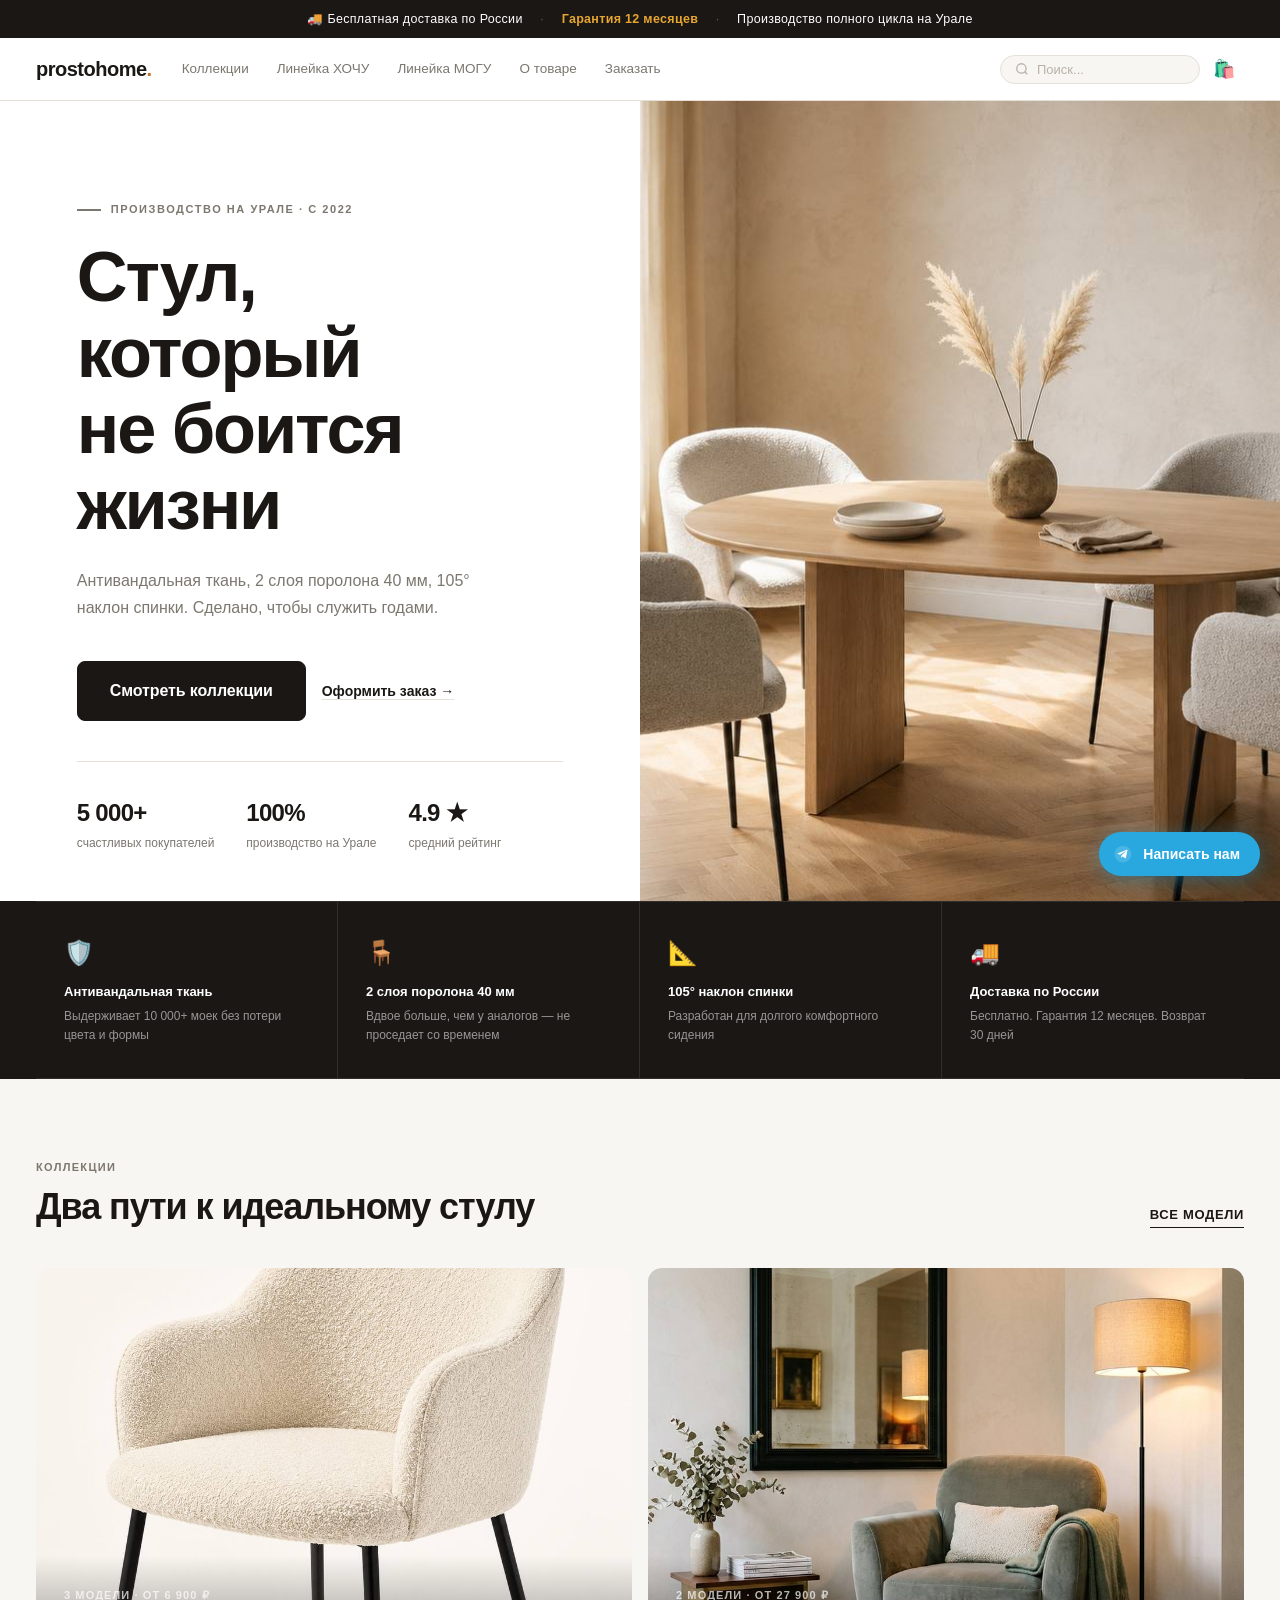
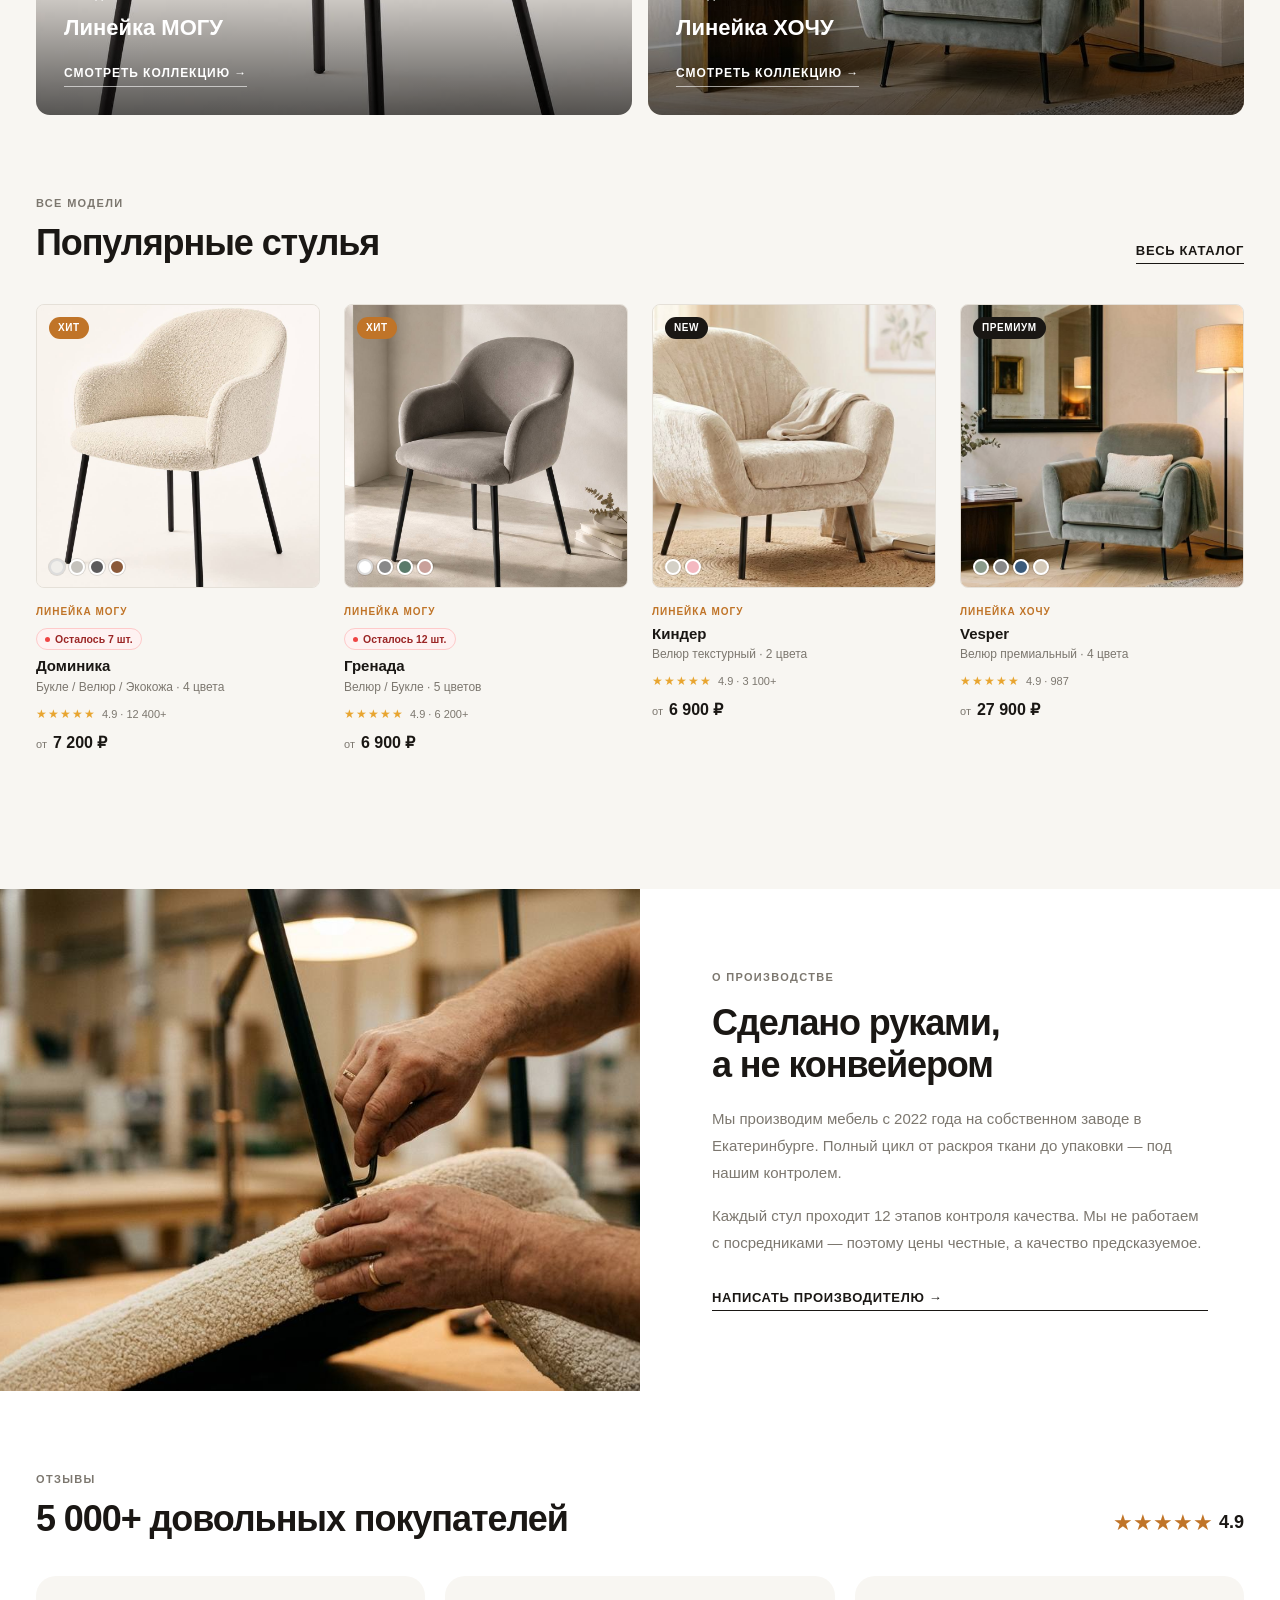
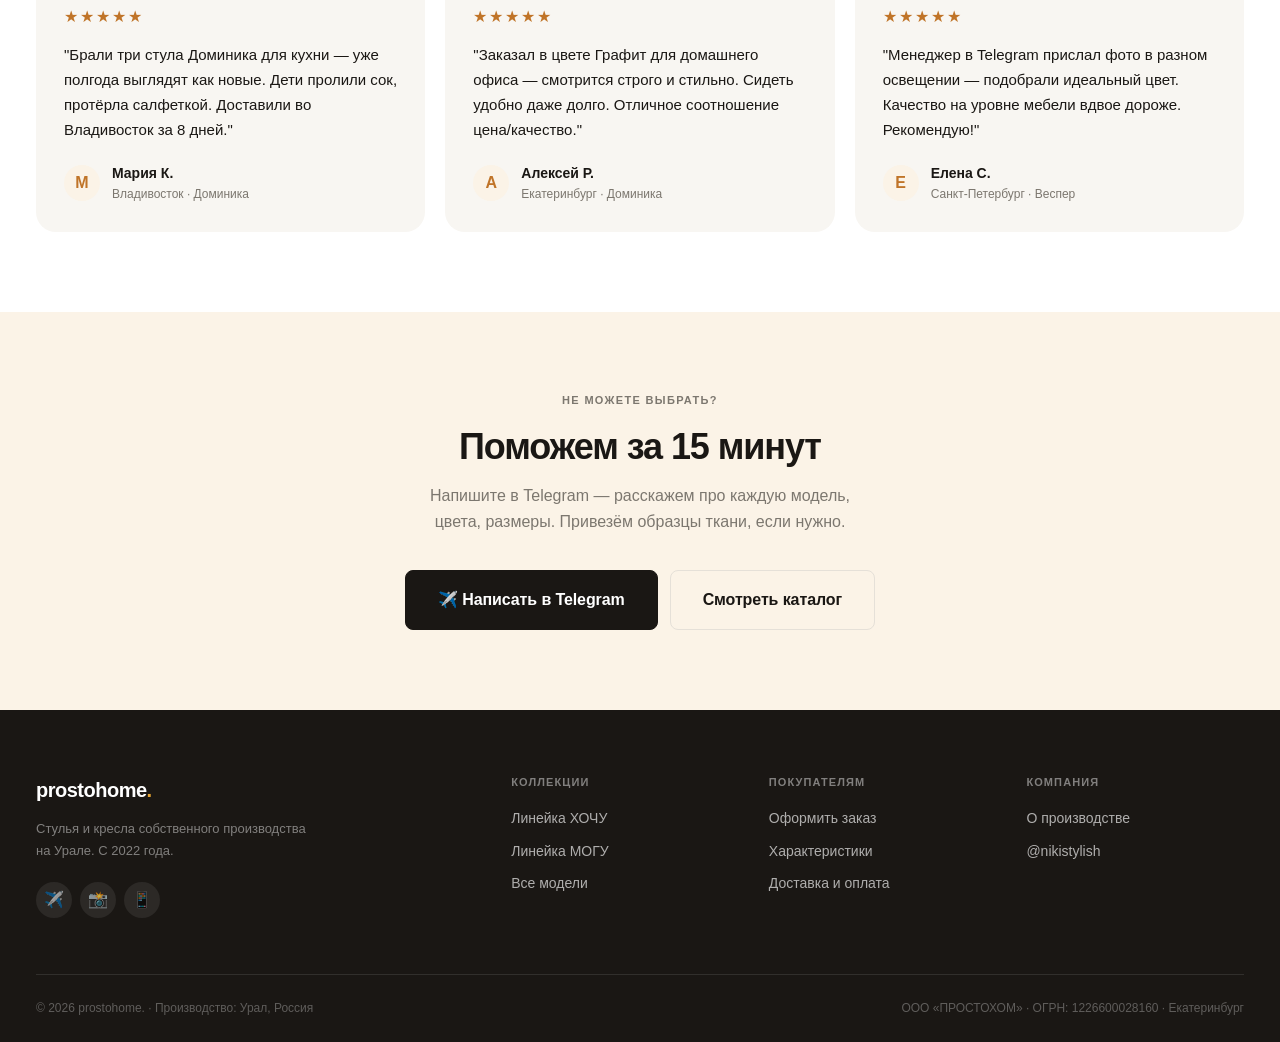
==== commit 18bff9bf: "10/10 design polish: product page, reviews, mobile, CTA hierarchy - product.html: complete rebuild —" ====
--- a/index.html
+++ b/index.html
@@ -73,7 +73,7 @@
     <p class="hero-sub">Антивандальная ткань, 2 слоя поролона 40 мм, 105° наклон спинки. Сделано, чтобы служить годами.</p>
     <div class="hero-actions">
       <a href="catalog.html" class="btn btn-primary btn-lg">Смотреть коллекции</a>
-      <a href="cart.html" class="btn btn-outline btn-lg">Оформить заказ →</a>
+      <a href="cart.html" class="hero-text-link">Оформить заказ →</a>
     </div>
     <div class="hero-proof">
       <div class="hero-stat">
@@ -275,6 +275,61 @@
     <p>Мы производим мебель с 2022 года на собственном заводе в Екатеринбурге. Полный цикл от раскроя ткани до упаковки — под нашим контролем.</p>
     <p>Каждый стул проходит 12 этапов контроля качества. Мы не работаем с посредниками — поэтому цены честные, а качество предсказуемое.</p>
     <a href="https://t.me/nikistylish" target="_blank" class="explore-link">Написать производителю →</a>
+  </div>
+</section>
+
+<!-- REVIEWS -->
+<section class="section" style="background:var(--surface);">
+  <div class="wrap">
+    <div class="section-head" style="margin-bottom:36px;">
+      <div>
+        <div class="section-label">Отзывы</div>
+        <h2 class="section-title">5 000+ довольных покупателей</h2>
+      </div>
+      <div style="display:flex;align-items:center;gap:6px;font-size:22px;">
+        <span style="color:var(--gold);">★★★★★</span>
+        <span style="font-weight:800;font-size:18px;color:var(--ink);">4.9</span>
+      </div>
+    </div>
+    <div style="display:grid;grid-template-columns:repeat(auto-fit,minmax(280px,1fr));gap:20px;">
+
+      <div style="background:var(--bg);border-radius:var(--r-lg);padding:28px;">
+        <div style="color:var(--gold);font-size:16px;letter-spacing:2px;margin-bottom:14px;">★★★★★</div>
+        <p style="font-size:15px;line-height:1.65;color:var(--ink);margin-bottom:20px;">"Брали три стула Доминика для кухни — уже полгода выглядят как новые. Дети пролили сок, протёрла салфеткой. Доставили во Владивосток за 8 дней."</p>
+        <div style="display:flex;align-items:center;gap:12px;">
+          <div style="width:36px;height:36px;border-radius:50%;background:var(--gold-lt);display:flex;align-items:center;justify-content:center;font-weight:700;color:var(--gold);">М</div>
+          <div>
+            <div style="font-size:14px;font-weight:700;color:var(--ink);">Мария К.</div>
+            <div style="font-size:12px;color:var(--muted);">Владивосток · Доминика</div>
+          </div>
+        </div>
+      </div>
+
+      <div style="background:var(--bg);border-radius:var(--r-lg);padding:28px;">
+        <div style="color:var(--gold);font-size:16px;letter-spacing:2px;margin-bottom:14px;">★★★★★</div>
+        <p style="font-size:15px;line-height:1.65;color:var(--ink);margin-bottom:20px;">"Заказал в цвете Графит для домашнего офиса — смотрится строго и стильно. Сидеть удобно даже долго. Отличное соотношение цена/качество."</p>
+        <div style="display:flex;align-items:center;gap:12px;">
+          <div style="width:36px;height:36px;border-radius:50%;background:var(--gold-lt);display:flex;align-items:center;justify-content:center;font-weight:700;color:var(--gold);">А</div>
+          <div>
+            <div style="font-size:14px;font-weight:700;color:var(--ink);">Алексей Р.</div>
+            <div style="font-size:12px;color:var(--muted);">Екатеринбург · Доминика</div>
+          </div>
+        </div>
+      </div>
+
+      <div style="background:var(--bg);border-radius:var(--r-lg);padding:28px;">
+        <div style="color:var(--gold);font-size:16px;letter-spacing:2px;margin-bottom:14px;">★★★★★</div>
+        <p style="font-size:15px;line-height:1.65;color:var(--ink);margin-bottom:20px;">"Менеджер в Telegram прислал фото в разном освещении — подобрали идеальный цвет. Качество на уровне мебели вдвое дороже. Рекомендую!"</p>
+        <div style="display:flex;align-items:center;gap:12px;">
+          <div style="width:36px;height:36px;border-radius:50%;background:var(--gold-lt);display:flex;align-items:center;justify-content:center;font-weight:700;color:var(--gold);">Е</div>
+          <div>
+            <div style="font-size:14px;font-weight:700;color:var(--ink);">Елена С.</div>
+            <div style="font-size:12px;color:var(--muted);">Санкт-Петербург · Веспер</div>
+          </div>
+        </div>
+      </div>
+
+    </div>
   </div>
 </section>
 
@@ -356,6 +411,9 @@
   entries.forEach(e => { if(e.isIntersecting) e.target.classList.add('vis'); });
 }, { threshold: .06 });
 document.querySelectorAll('.fade-up').forEach(el => obs.observe(el));
+setTimeout(() => {
+  document.querySelectorAll('.fade-up').forEach(el => el.classList.add('vis'));
+}, 150);
 </script>
 </body>
 </html>
--- a/style.css
+++ b/style.css
@@ -675,3 +675,104 @@
 
 /* divider */
 .divider { border: none; border-top: 1px solid var(--border); margin: 32px 0; }
+
+/* ── HERO TEXT LINK (secondary CTA) ─────────────── */
+.hero-text-link {
+  display: inline-flex;
+  align-items: center;
+  font-size: 14px;
+  font-weight: 600;
+  color: var(--ink);
+  text-decoration: underline;
+  text-underline-offset: 3px;
+  text-decoration-color: var(--border);
+  padding: 14px 4px;
+  transition: text-decoration-color var(--ease), color var(--ease);
+}
+.hero-text-link:hover {
+  color: var(--gold);
+  text-decoration-color: var(--gold);
+}
+
+/* ── HERO H1 — stronger typography ──────────────── */
+.hero-h1 {
+  font-size: clamp(40px, 5.5vw, 72px) !important;
+}
+
+/* ── MOBILE IMPROVEMENTS (390px) ────────────────── */
+@media (max-width: 480px) {
+  .hero-content {
+    padding: 32px 20px 40px;
+  }
+  .hero-h1 {
+    font-size: clamp(34px, 10vw, 48px) !important;
+    margin-bottom: 16px;
+  }
+  .hero-sub {
+    font-size: 15px;
+    margin-bottom: 28px;
+  }
+  .hero-actions {
+    flex-direction: column;
+    gap: 8px;
+  }
+  .hero-actions .btn {
+    width: 100%;
+    justify-content: center;
+    text-align: center;
+  }
+  .hero-text-link { padding: 10px 0; }
+  .hero-proof {
+    gap: 20px;
+    margin-top: 24px;
+    padding-top: 20px;
+  }
+  .hero-stat-num { font-size: 20px; }
+
+  .features-grid {
+    grid-template-columns: 1fr 1fr;
+    gap: 16px;
+  }
+  .feature-item { padding: 16px; }
+  .feature-icon { font-size: 22px; margin-bottom: 6px; }
+  .feature-name { font-size: 13px; }
+  .feature-desc { font-size: 12px; }
+
+  .prod-grid {
+    grid-template-columns: 1fr 1fr;
+    gap: 12px;
+  }
+
+  .pcard-name { font-size: 13px; }
+  .pcard-price { font-size: 15px; }
+
+  .brand-strip {
+    grid-template-columns: 1fr;
+    gap: 0;
+  }
+  .brand-img { aspect-ratio: 3/2; }
+
+  .cta-section { padding: 48px 20px; }
+  .cta-section .btn-row { flex-direction: column; gap: 10px; }
+  .cta-section .btn { width: 100%; justify-content: center; }
+}
+
+/* Footer responsive on mobile */
+@media (max-width: 600px) {
+  .footer-grid {
+    grid-template-columns: 1fr 1fr;
+    gap: 28px 20px;
+  }
+  .footer-brand { grid-column: 1 / -1; }
+}
+@media (max-width: 380px) {
+  .footer-grid { grid-template-columns: 1fr; }
+}
+
+/* ── PRODUCT GRID — mobile 2-col always ─────────── */
+@media (max-width: 480px) {
+  .catalog-grid {
+    grid-template-columns: 1fr 1fr !important;
+    gap: 12px;
+  }
+}
